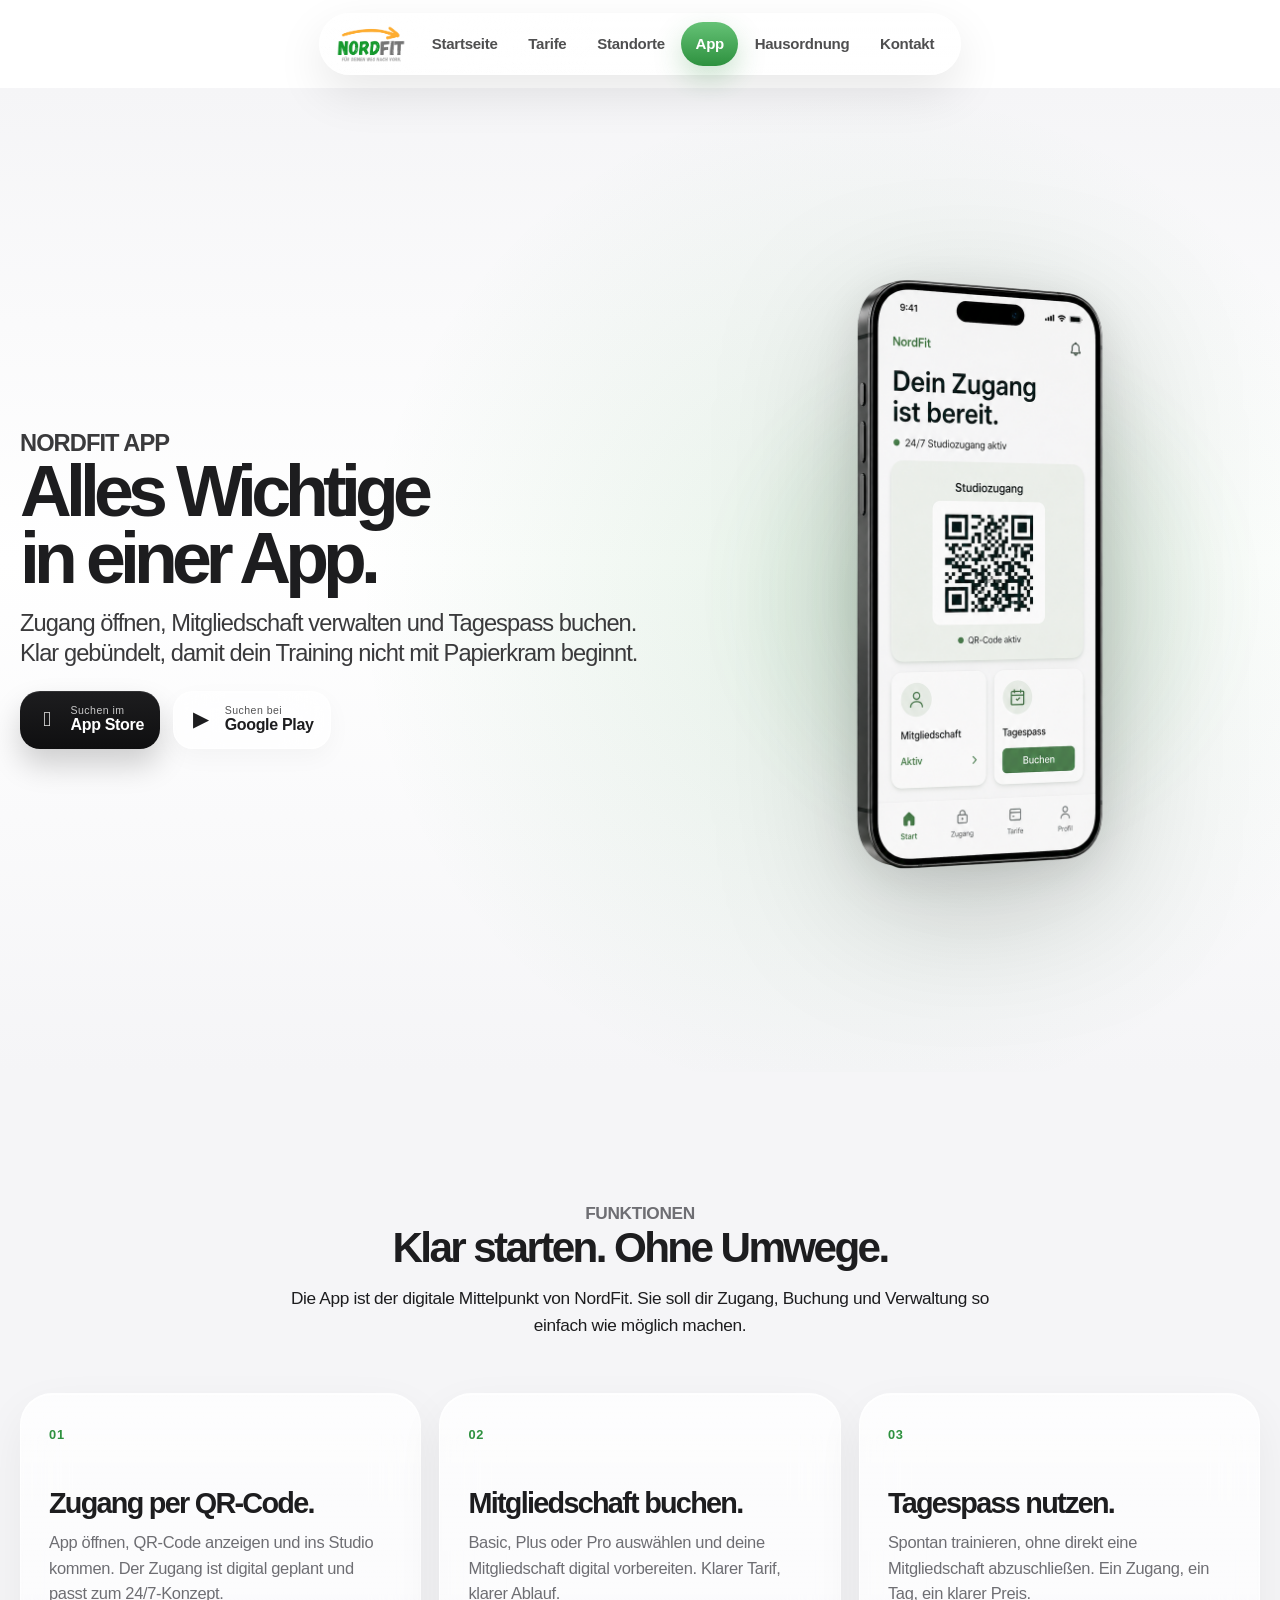
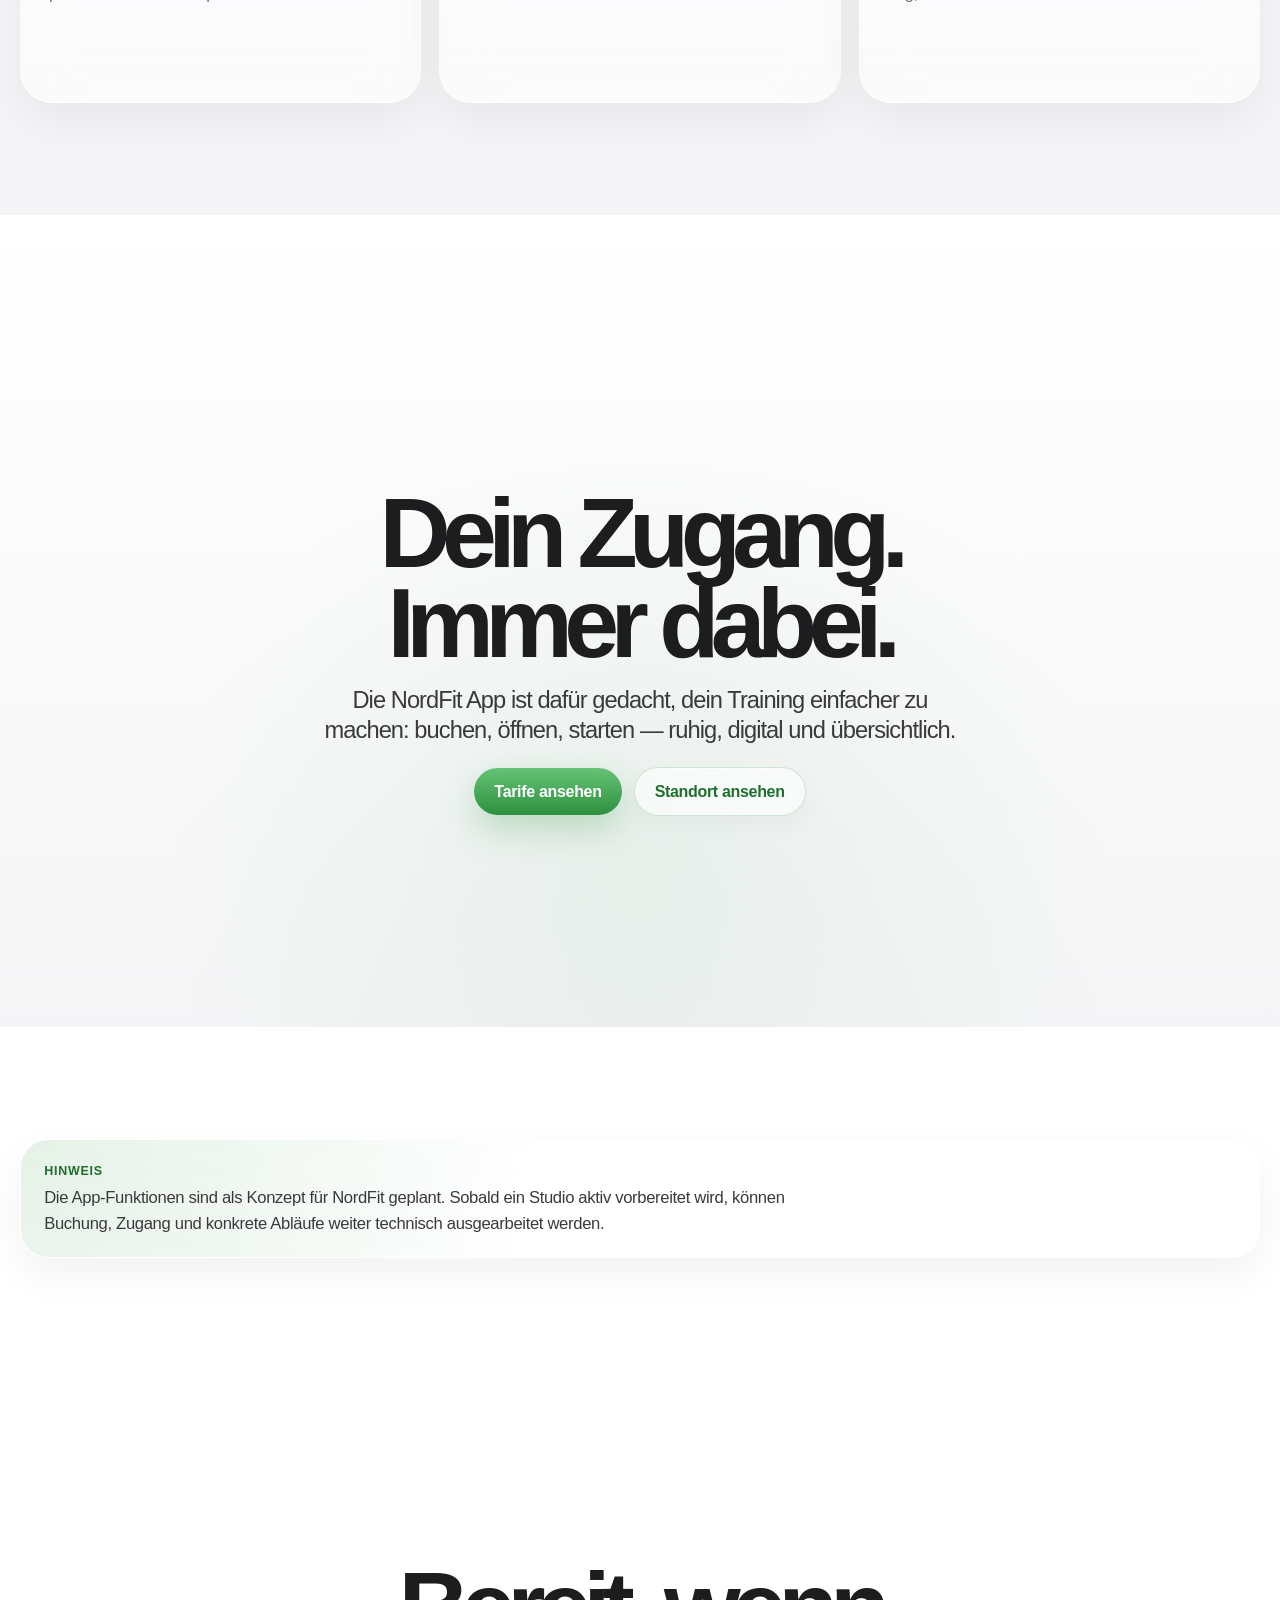
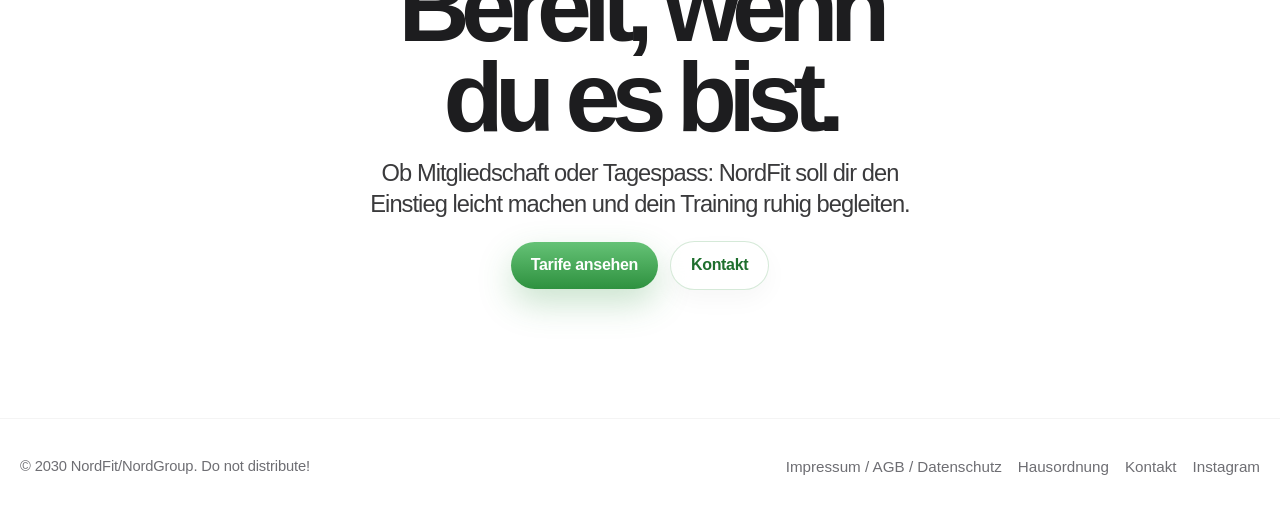
==== app.html @ 8d9a8891 "Update app.html" ====
<!DOCTYPE html>
<html lang="de">
<head>
  <meta charset="UTF-8" />
  <meta name="viewport" content="width=device-width, initial-scale=1.0" />

  <title>NordFit – App</title>
  <meta
    name="description"
    content="Die NordFit App bündelt Zugang, Mitgliedschaften und Tagespass. QR-Code öffnen, Studio betreten und Training starten."
  />

  <link rel="stylesheet" href="css/style.css" />
</head>

<body>
  <header class="site-header">
    <div class="container">
      <div class="site-header-inner">
        <a href="index.html" class="logo" aria-label="NordFit Startseite">
          <img src="images/nordfit-logo.png" alt="NordFit Logo" />
        </a>

        <nav class="site-nav" aria-label="Hauptnavigation">
          <ul>
            <li><a href="index.html" class="nav-link">Startseite</a></li>
            <li><a href="mitgliedschaften.html" class="nav-link">Tarife</a></li>
            <li><a href="standorte.html" class="nav-link">Standorte</a></li>
            <li><a href="app.html" class="nav-link active">App</a></li>
            <li><a href="hausordnung.html" class="nav-link">Hausordnung</a></li>
            <li><a href="kontakt.html" class="nav-link">Kontakt</a></li>
          </ul>
        </nav>

        <button
          id="burger"
          class="burger"
          type="button"
          aria-label="Menü öffnen"
          aria-expanded="false"
        >
          <span class="burger-lines" aria-hidden="true">
            <span></span>
            <span></span>
            <span></span>
          </span>
        </button>
      </div>
    </div>
  </header>

  <main>
    <section class="app-showcase-section">
      <div class="container app-showcase-container">
        <div class="app-showcase-copy">
          <p class="eyebrow">NordFit App</p>

          <h1 class="section-title large-title">
            Alles Wichtige in einer App.
          </h1>

          <p>
            Zugang öffnen, Mitgliedschaft verwalten und Tagespass buchen.
            Klar gebündelt, damit dein Training nicht mit Papierkram beginnt.
          </p>

          <div class="app-store-row">
            <a
              class="store-badge store-badge-dark"
              href="https://search.itunes.apple.com/WebObjects/MZSearch.woa/wa/search?media=software&term=NordFit"
              target="_blank"
              rel="noopener noreferrer"
              aria-label="NordFit im App Store suchen"
            >
              <span class="store-badge-icon" aria-hidden="true"></span>
              <span class="store-badge-text">
                <span class="store-badge-small">Suchen im</span>
                <span class="store-badge-big">App Store</span>
              </span>
            </a>

            <a
              class="store-badge store-badge-light"
              href="https://play.google.com/store/search?q=NordFit&c=apps"
              target="_blank"
              rel="noopener noreferrer"
              aria-label="NordFit bei Google Play suchen"
            >
              <span class="store-badge-icon" aria-hidden="true">▶</span>
              <span class="store-badge-text">
                <span class="store-badge-small">Suchen bei</span>
                <span class="store-badge-big">Google Play</span>
              </span>
            </a>
          </div>
        </div>

        <div class="app-showcase-visual" aria-hidden="true">
          <img
            src="images/app-screen.png"
            alt=""
            class="app-showcase-image"
          />
        </div>
      </div>
    </section>

    <section class="section section-light">
      <div class="container">
        <div class="section-intro center">
          <p class="eyebrow">Funktionen</p>

          <h2 class="section-title">
            Klar starten. Ohne Umwege.
          </h2>

          <p>
            Die App ist der digitale Mittelpunkt von NordFit. Sie soll dir Zugang,
            Buchung und Verwaltung so einfach wie möglich machen.
          </p>
        </div>

        <div class="feature-grid">
          <article class="card feature-card">
            <div>
              <span class="feature-number">01</span>

              <h3>Zugang per QR-Code.</h3>

              <p>
                App öffnen, QR-Code anzeigen und ins Studio kommen. Der Zugang ist
                digital geplant und passt zum 24/7-Konzept.
              </p>
            </div>
          </article>

          <article class="card feature-card">
            <div>
              <span class="feature-number">02</span>

              <h3>Mitgliedschaft buchen.</h3>

              <p>
                Basic, Plus oder Pro auswählen und deine Mitgliedschaft digital
                vorbereiten. Klarer Tarif, klarer Ablauf.
              </p>
            </div>
          </article>

          <article class="card feature-card">
            <div>
              <span class="feature-number">03</span>

              <h3>Tagespass nutzen.</h3>

              <p>
                Spontan trainieren, ohne direkt eine Mitgliedschaft abzuschließen.
                Ein Zugang, ein Tag, ein klarer Preis.
              </p>
            </div>
          </article>
        </div>
      </div>
    </section>

    <section class="product-hero product-hero-light">
      <div class="product-copy">
        <h2>Dein Zugang. Immer dabei.</h2>

        <p>
          Die NordFit App ist dafür gedacht, dein Training einfacher zu machen:
          buchen, öffnen, starten — ruhig, digital und übersichtlich.
        </p>

        <div class="product-actions">
          <a href="mitgliedschaften.html" class="product-link product-link-primary">
            Tarife ansehen
          </a>

          <a href="standorte.html" class="product-link product-link-secondary">
            Standort ansehen
          </a>
        </div>
      </div>
    </section>

    <section class="section">
      <div class="container">
        <div class="info-note">
          <p class="info-note-label">Hinweis</p>

          <p class="info-note-text">
            Die App-Funktionen sind als Konzept für NordFit geplant. Sobald ein Studio
            aktiv vorbereitet wird, können Buchung, Zugang und konkrete Abläufe weiter
            technisch ausgearbeitet werden.
          </p>
        </div>
      </div>
    </section>

    <section class="product-hero product-hero-final">
      <div class="product-copy">
        <h2>Bereit, wenn du es bist.</h2>

        <p>
          Ob Mitgliedschaft oder Tagespass: NordFit soll dir den Einstieg leicht machen
          und dein Training ruhig begleiten.
        </p>

        <div class="product-actions">
          <a href="mitgliedschaften.html" class="product-link product-link-primary">
            Tarife ansehen
          </a>

          <a href="kontakt.html" class="product-link product-link-secondary">
            Kontakt
          </a>
        </div>
      </div>
    </section>
  </main>

  <footer class="site-footer">
    <div class="container">
      <div class="footer-shell">
        <div class="flex footer-row">
          <p class="muted">© 2030 NordFit/NordGroup. Do not distribute!</p>

          <div class="flex footer-links">
            <a href="impressum.html">Impressum / AGB / Datenschutz</a>
            <a href="hausordnung.html">Hausordnung</a>
            <a href="kontakt.html">Kontakt</a>
            <a href="https://instagram.com/nordfit.business" target="_blank" rel="noopener noreferrer">Instagram</a>
          </div>
        </div>
      </div>
    </div>
  </footer>

  <script src="js/main.js"></script>
</body>
</html>
---- css/style.css ----
:root {
  --nf-green: #2e913f;
  --nf-green-dark: #1f6f2e;
  --nf-green-light: #65c276;

  --bg: #ffffff;
  --bg-soft: #f5f5f7;
  --bg-soft-2: #fbfbfd;

  --text: #1d1d1f;
  --text-soft: #3a3a3c;
  --muted: #6e6e73;
  --white: #ffffff;

  --line: rgba(0, 0, 0, 0.08);
  --line-soft: rgba(0, 0, 0, 0.045);

  --shadow-xs: 0 8px 24px rgba(0, 0, 0, 0.035);
  --shadow-sm: 0 18px 48px rgba(0, 0, 0, 0.06);
  --shadow-md: 0 34px 84px rgba(0, 0, 0, 0.1);

  --radius-xl: 44px;
  --radius-lg: 32px;
  --radius-md: 24px;
  --radius-sm: 18px;
  --radius-pill: 999px;

  --max-width: 1240px;

  --ease: cubic-bezier(0.22, 1, 0.36, 1);
  --fast: 0.18s var(--ease);
  --medium: 0.32s var(--ease);
  --slow: 0.62s var(--ease);
}

*,
*::before,
*::after {
  box-sizing: border-box;
  margin: 0;
  padding: 0;
}

html {
  scroll-behavior: smooth;
  -webkit-text-size-adjust: 100%;
}

html,
body {
  overflow-x: clip;
}

body {
  min-height: 100vh;
  color: var(--text);
  background: var(--bg);
  font-family: -apple-system, BlinkMacSystemFont, "SF Pro Display", "SF Pro Text", "Helvetica Neue", Arial, sans-serif;
  font-size: 16px;
  line-height: 1.52;
  -webkit-font-smoothing: antialiased;
  text-rendering: optimizeLegibility;
}

body.nav-open,
body.modal-open {
  overflow: hidden;
}

img {
  display: block;
  max-width: 100%;
}

a {
  color: inherit;
  text-decoration: none;
}

button,
input,
textarea,
select {
  font: inherit;
}

button {
  border: 0;
  background: none;
  cursor: pointer;
  -webkit-tap-highlight-color: transparent;
}

ul {
  list-style: none;
}

::selection {
  color: var(--text);
  background: rgba(46, 145, 63, 0.16);
}

.container {
  width: min(100% - 2rem, var(--max-width));
  margin-inline: auto;
}

.section {
  padding: 7rem 0;
}

.section-tight {
  padding-top: 1.25rem;
}

.section-no-top {
  padding-top: 0;
}

.section-light {
  background: var(--bg-soft);
}

.section-final-cta {
  padding-top: 5rem;
}

.section-compact-bottom {
  padding-bottom: 2.5rem;
}

.flex {
  display: flex;
}

.grid,
.grid-2 {
  display: grid;
  gap: 1.25rem;
}

.grid-2 {
  grid-template-columns: repeat(2, minmax(0, 1fr));
}

.muted {
  color: var(--muted);
}

.copy-stack {
  display: grid;
  gap: 1rem;
  max-width: 68ch;
  margin-top: 1.1rem;
}

.clean-list-offset {
  margin-top: 1.35rem;
}

/* Header */

.site-header {
  position: sticky;
  top: 0;
  z-index: 9000;
  padding: 0.82rem 0;
}

.site-header-inner {
  position: relative;
  isolation: isolate;
  width: fit-content;
  max-width: min(100%, 980px);
  margin-inline: auto;
  display: flex;
  align-items: center;
  justify-content: center;
  gap: 0.72rem;
  min-height: 62px;
  padding: 0.5rem 0.72rem 0.5rem 0.9rem;
  border-radius: var(--radius-pill);
  background:
    linear-gradient(180deg, rgba(255, 255, 255, 0.72), rgba(255, 255, 255, 0.46));
  border: 1px solid rgba(255, 255, 255, 0.78);
  box-shadow:
    inset 0 1px 0 rgba(255, 255, 255, 0.92),
    inset 0 -1px 0 rgba(255, 255, 255, 0.28),
    0 18px 48px rgba(0, 0, 0, 0.095);
  backdrop-filter: blur(42px) saturate(190%);
  -webkit-backdrop-filter: blur(42px) saturate(190%);
  transition:
    background var(--medium),
    box-shadow var(--medium),
    border-color var(--medium);
}

.site-header-inner::before {
  content: "";
  position: absolute;
  inset: 1px;
  z-index: -1;
  border-radius: inherit;
  background:
    radial-gradient(circle at 18% 0%, rgba(255, 255, 255, 0.82), transparent 30%),
    linear-gradient(180deg, rgba(255, 255, 255, 0.28), rgba(255, 255, 255, 0.04));
  pointer-events: none;
}

.site-header-inner.scrolled {
  background:
    linear-gradient(180deg, rgba(255, 255, 255, 0.86), rgba(255, 255, 255, 0.62));
  border-color: rgba(255, 255, 255, 0.86);
  box-shadow:
    inset 0 1px 0 rgba(255, 255, 255, 0.94),
    inset 0 -1px 0 rgba(255, 255, 255, 0.32),
    0 20px 56px rgba(0, 0, 0, 0.12);
}

.logo {
  display: inline-flex;
  align-items: center;
  justify-content: center;
  flex: 0 0 auto;
  padding-left: 0.12rem;
}

.logo img {
  width: auto;
  height: 38px;
  object-fit: contain;
}

.site-nav,
.burger {
  position: relative;
  z-index: 5;
}

.site-nav ul {
  display: flex;
  align-items: center;
  gap: 0.12rem;
}

.site-nav a {
  display: inline-flex;
  align-items: center;
  min-height: 40px;
  padding: 0.64rem 0.9rem;
  border-radius: var(--radius-pill);
  color: rgba(29, 29, 31, 0.78);
  font-size: 0.94rem;
  font-weight: 620;
  letter-spacing: -0.018em;
  transition:
    background var(--fast),
    color var(--fast),
    border-color var(--fast);
}

.site-nav a:hover {
  color: var(--text);
  background: rgba(255, 255, 255, 0.5);
}

.nav-link.active,
.nav-link.active:hover,
.nav-link.active:focus-visible {
  color: var(--white) !important;
  background: linear-gradient(180deg, var(--nf-green-light), var(--nf-green)) !important;
  box-shadow: 0 12px 28px rgba(46, 145, 63, 0.25) !important;
}

.burger {
  width: 42px;
  height: 42px;
  display: none;
  align-items: center;
  justify-content: center;
  flex: 0 0 auto;
  border-radius: var(--radius-pill);
  background:
    linear-gradient(180deg, rgba(255, 255, 255, 0.78), rgba(255, 255, 255, 0.48));
  border: 1px solid rgba(255, 255, 255, 0.78);
  box-shadow:
    inset 0 1px 0 rgba(255, 255, 255, 0.86),
    0 14px 34px rgba(0, 0, 0, 0.08);
  backdrop-filter: blur(42px) saturate(190%);
  -webkit-backdrop-filter: blur(42px) saturate(190%);
  transition:
    background var(--medium),
    box-shadow var(--medium);
}

.burger:hover {
  background:
    linear-gradient(180deg, rgba(255, 255, 255, 0.92), rgba(255, 255, 255, 0.64));
}

.burger-lines {
  position: relative;
  width: 18px;
  height: 14px;
  display: block;
}

.burger-lines span {
  position: absolute;
  left: 50%;
  width: 18px;
  height: 1.7px;
  border-radius: var(--radius-pill);
  background: rgba(29, 29, 31, 0.9);
  transform: translateX(-50%);
  transform-origin: center;
  transition:
    top 0.36s var(--ease),
    transform 0.36s var(--ease),
    opacity 0.24s var(--ease),
    width 0.36s var(--ease);
}

.burger-lines span:nth-child(1) {
  top: 2px;
}

.burger-lines span:nth-child(2) {
  top: 6.5px;
  width: 18px;
}

.burger-lines span:nth-child(3) {
  top: 11px;
}

.burger.is-active .burger-lines span:nth-child(1) {
  top: 6.5px;
  transform: translateX(-50%) rotate(45deg);
}

.burger.is-active .burger-lines span:nth-child(2) {
  opacity: 0;
  width: 0;
}

.burger.is-active .burger-lines span:nth-child(3) {
  top: 6.5px;
  transform: translateX(-50%) rotate(-45deg);
}

/* Startseite */

.home-product-page {
  display: grid;
  gap: 12px;
  background: #ffffff;
}

.product-hero {
  position: relative;
  overflow: hidden;
  min-height: calc(100vh - 88px);
  display: grid;
  place-items: center;
  padding: 7.5rem 1.5rem 3.5rem;
  text-align: center;
  isolation: isolate;
}

.product-copy {
  position: relative;
  z-index: 3;
  max-width: 880px;
  margin-inline: auto;
}

.product-copy h1,
.product-copy h2,
.app-showcase-copy h2 {
  color: var(--text);
  font-size: clamp(3.15rem, 7.7vw, 7.55rem);
  line-height: 0.91;
  letter-spacing: -0.087em;
  text-wrap: balance;
}

.product-copy p,
.app-showcase-copy p {
  max-width: 760px;
  margin: 1rem auto 0;
  color: var(--text-soft);
  font-size: clamp(1.15rem, 1.85vw, 1.55rem);
  line-height: 1.28;
  letter-spacing: -0.04em;
  text-wrap: balance;
}

.product-actions {
  display: inline-flex;
  align-items: center;
  justify-content: center;
  gap: 0.75rem;
  flex-wrap: wrap;
  margin-top: 1.35rem;
}

.product-link {
  display: inline-flex;
  align-items: center;
  justify-content: center;
  min-height: 44px;
  padding: 0.72rem 1.25rem;
  border-radius: var(--radius-pill);
  font-size: 1rem;
  font-weight: 680;
  letter-spacing: -0.02em;
  transition:
    background-color var(--fast),
    color var(--fast),
    border-color var(--fast),
    opacity var(--fast);
}

.product-link-primary {
  color: #ffffff;
  background: linear-gradient(180deg, var(--nf-green-light), var(--nf-green));
  box-shadow: 0 14px 34px rgba(46, 145, 63, 0.26);
}

.product-link-primary:hover {
  opacity: 0.92;
}

.product-link-secondary {
  color: var(--nf-green-dark);
  background: rgba(255, 255, 255, 0.62);
  border: 1px solid rgba(46, 145, 63, 0.2);
  box-shadow:
    inset 0 1px 0 rgba(255, 255, 255, 0.65),
    0 10px 24px rgba(0, 0, 0, 0.035);
  backdrop-filter: blur(22px) saturate(160%);
  -webkit-backdrop-filter: blur(22px) saturate(160%);
}

.product-link-secondary:hover {
  background: rgba(255, 255, 255, 0.82);
}

.product-link-light {
  color: #ffffff;
  border-color: rgba(255, 255, 255, 0.32);
  background: rgba(255, 255, 255, 0.11);
}

.product-link-light:hover {
  background: rgba(255, 255, 255, 0.18);
}

.product-hero-main {
  min-height: calc(100vh - 88px);
  background:
    radial-gradient(circle at 50% 78%, rgba(46, 145, 63, 0.13), transparent 32rem),
    linear-gradient(180deg, #fbfbfd 0%, #ffffff 50%, #f5f5f7 100%);
}

.product-hero-light {
  background:
    radial-gradient(circle at 50% 82%, rgba(46, 145, 63, 0.08), transparent 30rem),
    linear-gradient(180deg, #ffffff 0%, #f5f5f7 100%);
}

.product-hero-dark {
  background:
    radial-gradient(circle at 50% 78%, rgba(46, 145, 63, 0.28), transparent 34rem),
    linear-gradient(180deg, #111312 0%, #171a18 56%, #0c0d0c 100%);
}

.product-copy-light h1,
.product-copy-light h2 {
  color: #ffffff;
}

.product-copy-light p {
  color: rgba(255, 255, 255, 0.74);
}

.product-hero-final {
  min-height: 72vh;
  background: #ffffff;
}

/* Startseiten-Bild */

.home-hero-image-wrap {
  position: relative;
  z-index: 2;
  width: min(100% - 2rem, 1180px);
  margin: 4.15rem auto 0;
  border-radius: 46px;
  overflow: hidden;
  background: var(--bg-soft);
  border: 1px solid rgba(255, 255, 255, 0.78);
  box-shadow:
    0 34px 90px rgba(0, 0, 0, 0.12),
    0 0 0 1px rgba(0, 0, 0, 0.035);
}

.home-hero-image-wrap::after {
  content: "";
  position: absolute;
  inset: 0;
  pointer-events: none;
  background:
    linear-gradient(180deg, rgba(255, 255, 255, 0.06), transparent 22%),
    radial-gradient(circle at 50% 0%, rgba(255, 255, 255, 0.08), transparent 34rem);
}

.home-hero-image {
  width: 100%;
  height: clamp(360px, 45vw, 620px);
  object-fit: cover;
  object-position: center;
}

/* App Showcase */

.app-showcase-section {
  position: relative;
  overflow: hidden;
  min-height: 92vh;
  display: flex;
  align-items: center;
  padding: 7rem 0;
  background:
    radial-gradient(circle at 68% 52%, rgba(46, 145, 63, 0.12), transparent 32rem),
    linear-gradient(180deg, #f5f5f7 0%, #ffffff 48%, #f5f5f7 100%);
}

.app-showcase-container {
  display: grid;
  grid-template-columns: minmax(0, 0.95fr) minmax(340px, 0.85fr);
  align-items: center;
  gap: clamp(2rem, 5vw, 5.5rem);
}

.app-showcase-copy {
  max-width: 680px;
  text-align: left;
}

.app-showcase-copy p {
  margin-left: 0;
  margin-right: 0;
}

.app-showcase-actions {
  justify-content: flex-start;
}

.app-showcase-visual {
  position: relative;
  min-height: 660px;
  display: flex;
  align-items: center;
  justify-content: center;
}

.app-showcase-visual::before {
  content: "";
  position: absolute;
  left: 50%;
  top: 52%;
  width: min(48vw, 560px);
  height: min(48vw, 560px);
  transform: translate(-50%, -50%);
  border-radius: 999px;
  background:
    radial-gradient(circle, rgba(46, 145, 63, 0.14), transparent 68%);
  filter: blur(18px);
  pointer-events: none;
}

.app-showcase-image {
  position: relative;
  z-index: 1;
  width: min(42vw, 520px);
  max-height: 760px;
  object-fit: contain;
  filter:
    drop-shadow(0 38px 70px rgba(0, 0, 0, 0.18))
    drop-shadow(0 10px 22px rgba(0, 0, 0, 0.1));
}

/* Typo für Unterseiten */

.hero-title {
  font-size: clamp(3.4rem, 8vw, 7.2rem);
  line-height: 0.91;
  letter-spacing: -0.082em;
  text-wrap: balance;
}

.small-hero {
  font-size: clamp(3rem, 6.2vw, 6rem);
}

.hero-subtitle {
  max-width: 760px;
  margin: 1.35rem auto 0;
  color: var(--muted);
  font-size: clamp(1.1rem, 1.55vw, 1.38rem);
  line-height: 1.45;
  letter-spacing: -0.026em;
  text-wrap: balance;
}

.section-title {
  font-size: clamp(2.1rem, 3.3vw, 3.25rem);
  line-height: 1;
  letter-spacing: -0.062em;
  text-wrap: balance;
}

.large-title {
  font-size: clamp(2.65rem, 5.6vw, 5.65rem);
  line-height: 0.93;
  letter-spacing: -0.082em;
}

.eyebrow {
  margin-bottom: 0.85rem;
  color: var(--muted);
  font-size: 0.78rem;
  font-weight: 840;
  letter-spacing: 0.06em;
  text-transform: uppercase;
}

/* Buttons */

.btn {
  display: inline-flex;
  align-items: center;
  justify-content: center;
  min-height: 50px;
  padding: 0.92rem 1.36rem;
  border-radius: var(--radius-pill);
  font-weight: 730;
  letter-spacing: -0.018em;
  transition:
    background-color var(--fast),
    color var(--fast),
    border-color var(--fast),
    opacity var(--fast);
}

.btn-primary {
  color: var(--white);
  background: linear-gradient(180deg, var(--nf-green-light), var(--nf-green));
  box-shadow: 0 16px 34px rgba(46, 145, 63, 0.25);
}

.btn-primary:hover {
  opacity: 0.92;
}

.btn-secondary {
  color: var(--nf-green-dark);
  background: rgba(46, 145, 63, 0.075);
  border: 1px solid rgba(46, 145, 63, 0.15);
}

.btn-secondary:hover {
  color: var(--nf-green-dark);
  background: rgba(46, 145, 63, 0.115);
  border-color: rgba(46, 145, 63, 0.24);
}

/* Unterseiten Layout */

.home-hero-section {
  padding-top: 5rem;
}

.home-hero {
  max-width: 1040px;
  margin: 0 auto;
  padding: 6rem 1rem 3.4rem;
  text-align: center;
}

.hero-actions {
  display: flex;
  flex-wrap: wrap;
  justify-content: center;
  gap: 0.82rem;
  margin-top: 2rem;
}

.section-intro {
  max-width: 940px;
  margin: 0 auto 3.35rem;
}

.section-intro.center {
  text-align: center;
}

.section-intro p {
  max-width: 710px;
  margin: 1rem auto 0;
  font-size: clamp(1.04rem, 1.35vw, 1.19rem);
  line-height: 1.56;
  letter-spacing: -0.02em;
}

/* Glass + Cards */

.glass,
.card {
  position: relative;
  overflow: hidden;
  border-radius: var(--radius-lg);
  border: 1px solid rgba(255, 255, 255, 0.72);
  background:
    linear-gradient(180deg, rgba(255, 255, 255, 0.78), rgba(255, 255, 255, 0.56));
  box-shadow:
    inset 0 1px 0 rgba(255, 255, 255, 0.82),
    0 18px 48px rgba(0, 0, 0, 0.06);
  backdrop-filter: blur(28px) saturate(170%);
  -webkit-backdrop-filter: blur(28px) saturate(170%);
}

.card {
  padding: 1.75rem;
  transition:
    box-shadow var(--medium),
    border-color var(--fast);
}

.section-block,
.contact-form-shell,
.legal-actions-card,
.legal-shell,
.location-card,
.map-card,
.app-detail-card {
  padding: 1.75rem;
}

/* Feature Cards */

.feature-grid {
  display: grid;
  grid-template-columns: repeat(3, minmax(0, 1fr));
  gap: 1.15rem;
}

.feature-card {
  min-height: 310px;
  display: flex;
  flex-direction: column;
  justify-content: space-between;
}

.feature-number {
  display: inline-flex;
  width: fit-content;
  margin-bottom: 2.8rem;
  color: var(--nf-green);
  font-size: 0.8rem;
  font-weight: 850;
  letter-spacing: 0.06em;
}

.feature-card h3 {
  margin-bottom: 0.72rem;
  font-size: clamp(1.65rem, 2.25vw, 2.35rem);
  line-height: 1.02;
  letter-spacing: -0.06em;
}

.feature-card p {
  color: var(--muted);
  font-size: 1.03rem;
  line-height: 1.55;
  letter-spacing: -0.02em;
}

/* Info note */

.info-note {
  position: relative;
  overflow: hidden;
  padding: 1.35rem 1.45rem;
  border-radius: 28px;
  background:
    linear-gradient(180deg, rgba(255, 255, 255, 0.82), rgba(255, 255, 255, 0.58));
  border: 1px solid rgba(255, 255, 255, 0.72);
  box-shadow:
    inset 0 1px 0 rgba(255, 255, 255, 0.86),
    0 16px 42px rgba(0, 0, 0, 0.055);
  backdrop-filter: blur(24px) saturate(160%);
  -webkit-backdrop-filter: blur(24px) saturate(160%);
}

.info-note::before {
  content: "";
  position: absolute;
  inset: 0;
  background:
    radial-gradient(circle at 0% 0%, rgba(46, 145, 63, 0.12), transparent 42%);
  pointer-events: none;
}

.info-note-label,
.info-note-text {
  position: relative;
  z-index: 1;
}

.info-note-label {
  margin-bottom: 0.3rem;
  color: var(--nf-green-dark);
  font-size: 0.78rem;
  font-weight: 850;
  letter-spacing: 0.06em;
  text-transform: uppercase;
}

.info-note-text {
  max-width: 82ch;
  color: var(--text-soft);
  font-size: 1.04rem;
  letter-spacing: -0.02em;
}

/* Mitgliedschaften / Pricing */

.pricing-page-section {
  padding-top: 6.2rem;
  padding-bottom: 4.8rem;
  background:
    radial-gradient(circle at 50% 16%, rgba(46, 145, 63, 0.08), transparent 28rem),
    linear-gradient(180deg, #fbfbfd 0%, #ffffff 55%, #f5f5f7 100%);
}

.pricing-page-intro {
  margin-bottom: clamp(3.2rem, 6vw, 5rem);
}

.pricing-main-title {
  max-width: 760px;
  margin-inline: auto;
}

.pricing-section {
  padding-top: 2rem;
}

.pricing-grid,
.pricing-grid-fixed {
  display: grid;
  grid-template-columns: repeat(3, minmax(0, 1fr));
  align-items: stretch;
  gap: 1.15rem;
}

.pricing-card {
  min-height: 620px;
  display: flex;
  flex-direction: column;
  padding: 1.55rem;
}

.pricing-card-inner {
  min-height: 100%;
  display: flex;
  flex-direction: column;
}

.pricing-card-top {
  display: flex;
  flex-direction: column;
}

.pricing-card-label-row {
  min-height: 31px;
  display: flex;
  align-items: flex-start;
  justify-content: space-between;
  gap: 0.75rem;
  margin-bottom: 0.3rem;
}

.pricing-card-label-row .eyebrow {
  margin-bottom: 0;
}

.plan-tag {
  display: inline-flex;
  align-items: center;
  justify-content: center;
  white-space: nowrap;
  padding: 0.36rem 0.62rem;
  border-radius: var(--radius-pill);
  color: var(--nf-green-dark);
  background: rgba(46, 145, 63, 0.08);
  border: 1px solid rgba(46, 145, 63, 0.15);
  font-size: 0.72rem;
  font-weight: 820;
  letter-spacing: -0.01em;
}

.pricing-card h2,
.pricing-card h3 {
  max-width: 12ch;
  margin-bottom: 1.2rem;
  color: var(--text);
  font-size: clamp(1.85rem, 2.6vw, 2.7rem);
  line-height: 1.02;
  letter-spacing: -0.065em;
  text-wrap: balance;
}

.price-wrap {
  display: grid;
  gap: 0.16rem;
}

.price-line {
  margin: 0.28rem 0 0.2rem;
  color: var(--text);
  font-size: clamp(2.75rem, 4.2vw, 4.25rem);
  line-height: 0.92;
  letter-spacing: -0.08em;
  white-space: nowrap;
}

.duration-pill {
  width: fit-content;
  margin: 1.25rem 0 1.35rem;
  padding: 0.58rem 0.82rem;
  border-radius: var(--radius-pill);
  color: var(--nf-green-dark);
  background: rgba(46, 145, 63, 0.09);
  border: 1px solid rgba(46, 145, 63, 0.22);
  font-size: 0.88rem;
  font-weight: 800;
  letter-spacing: -0.015em;
}

.duration-pill-featured {
  color: #ffffff;
  background: linear-gradient(180deg, var(--nf-green-light), var(--nf-green));
  border-color: rgba(46, 145, 63, 0.16);
  box-shadow: 0 12px 26px rgba(46, 145, 63, 0.22);
}

.pricing-check-list {
  display: grid;
  gap: 0.75rem;
  margin-top: 0.2rem;
}

.pricing-check-list li {
  position: relative;
  padding-left: 1.65rem;
  color: var(--text-soft);
  font-size: 1rem;
  line-height: 1.35;
  letter-spacing: -0.02em;
}

.pricing-check-list li::before {
  content: "✓";
  position: absolute;
  left: 0;
  top: 0.02rem;
  width: 1.05rem;
  height: 1.05rem;
  display: inline-flex;
  align-items: center;
  justify-content: center;
  border-radius: 999px;
  color: #ffffff;
  background: var(--nf-green);
  font-size: 0.7rem;
  font-weight: 900;
}

.pricing-card-bottom {
  display: grid;
  gap: 1.15rem;
  margin-top: auto;
  padding-top: 1.8rem;
}

.pricing-card-bottom .btn,
.pricing-card-action .btn {
  width: 100%;
}

.featured-pricing {
  position: relative;
  border-color: rgba(46, 145, 63, 0.26);
  box-shadow:
    0 24px 64px rgba(46, 145, 63, 0.12),
    inset 0 1px 0 rgba(255, 255, 255, 0.86);
  transform: translateY(-12px);
}

.featured-pricing:hover {
  transform: translateY(-12px);
}

.pricing-badge {
  position: absolute;
  top: 1rem;
  right: 1rem;
  z-index: 2;
  display: inline-flex;
  padding: 0.45rem 0.75rem;
  border-radius: var(--radius-pill);
  color: var(--white);
  font-size: 0.76rem;
  font-weight: 850;
  letter-spacing: 0.02em;
  background: linear-gradient(180deg, var(--nf-green-light), var(--nf-green));
  box-shadow: 0 10px 24px rgba(46, 145, 63, 0.22);
}

.pricing-note {
  margin-top: 2rem;
}

/* Tagespass */

.daypass-section {
  padding-top: 0;
  padding-bottom: 4.8rem;
  background: #f5f5f7;
}

.daypass-shell {
  position: relative;
  display: flex;
  align-items: stretch;
  justify-content: space-between;
  gap: 1.2rem;
  padding: clamp(1.35rem, 3vw, 2rem);
}

.daypass-shell::after {
  display: none;
}

.daypass-copy {
  max-width: 680px;
}

.daypass-copy p.muted {
  margin-top: 0.75rem;
}

.daypass-price-box {
  min-width: 260px;
  display: grid;
  align-content: center;
  gap: 1rem;
  padding: 1.15rem;
  border-radius: 28px;
  background: rgba(255, 255, 255, 0.72);
  border: 1px solid rgba(255, 255, 255, 0.74);
}

.daypass-badge {
  width: fit-content;
  padding: 0.44rem 0.72rem;
  border-radius: var(--radius-pill);
  color: var(--nf-green-dark);
  background: rgba(46, 145, 63, 0.09);
  border: 1px solid rgba(46, 145, 63, 0.16);
  font-size: 0.78rem;
  font-weight: 830;
  letter-spacing: -0.01em;
}

.daypass-price-box .btn {
  width: 100%;
}

.pricing-final-section {
  min-height: 68vh;
}

.pricing-final-section .product-copy h2 {
  max-width: 980px;
  margin-inline: auto;
}

/* Standorte */

.locations-page-section {
  padding-top: 6.2rem;
  padding-bottom: 5.2rem;
  background:
    radial-gradient(circle at 50% 16%, rgba(46, 145, 63, 0.08), transparent 30rem),
    linear-gradient(180deg, #fbfbfd 0%, #ffffff 48%, #f5f5f7 100%);
}

.locations-page-intro {
  margin-bottom: clamp(2.6rem, 5vw, 4.2rem);
}

.locations-main-title {
  max-width: 820px;
  margin-inline: auto;
}

.location-picker {
  display: flex;
  gap: 0.75rem;
  overflow-x: auto;
  overflow-y: visible;
  padding: 1.15rem max(1rem, calc((100vw - var(--max-width)) / 2 + 1rem)) 1.65rem;
  margin: -1rem calc(50% - 50vw) clamp(2.2rem, 4vw, 3.4rem);
  scroll-snap-type: x proximity;
  scroll-padding-inline: max(1rem, calc((100vw - 220px) / 2));
  scrollbar-width: none;
  -webkit-overflow-scrolling: touch;
}

.location-picker::-webkit-scrollbar {
  display: none;
}

.location-choice {
  flex: 0 0 auto;
  min-width: 220px;
  display: grid;
  gap: 0.28rem;
  text-align: left;
  scroll-snap-align: center;
  padding: 1rem 1.05rem;
  border-radius: 24px;
  color: var(--text);
  background:
    linear-gradient(180deg, rgba(255, 255, 255, 0.76), rgba(255, 255, 255, 0.54));
  border: 1px solid rgba(255, 255, 255, 0.78);
  box-shadow:
    inset 0 1px 0 rgba(255, 255, 255, 0.78),
    0 14px 34px rgba(0, 0, 0, 0.05);
  backdrop-filter: blur(24px) saturate(160%);
  -webkit-backdrop-filter: blur(24px) saturate(160%);
  transition:
    background var(--fast),
    border-color var(--fast),
    box-shadow var(--medium),
    transform var(--fast),
    opacity var(--fast),
    filter var(--fast);
}

.location-choice:hover {
  transform: translateY(-1px);
  background:
    linear-gradient(180deg, rgba(255, 255, 255, 0.92), rgba(255, 255, 255, 0.68));
  box-shadow:
    inset 0 1px 0 rgba(255, 255, 255, 0.84),
    0 18px 42px rgba(0, 0, 0, 0.07);
}

.location-choice.is-active {
  color: #ffffff;
  background: linear-gradient(180deg, var(--nf-green-light), var(--nf-green));
  border-color: rgba(46, 145, 63, 0.32);
  box-shadow:
    inset 0 1px 0 rgba(255, 255, 255, 0.24),
    0 20px 46px rgba(46, 145, 63, 0.22);
}

.location-choice.is-planned,
.location-choice[aria-disabled="true"] {
  cursor: not-allowed;
  opacity: 0.48;
  filter: grayscale(1);
  transform: none;
  box-shadow:
    inset 0 1px 0 rgba(255, 255, 255, 0.68),
    0 10px 26px rgba(0, 0, 0, 0.035);
}

.location-choice.is-planned:hover,
.location-choice[aria-disabled="true"]:hover {
  transform: none;
  background:
    linear-gradient(180deg, rgba(255, 255, 255, 0.76), rgba(255, 255, 255, 0.54));
  box-shadow:
    inset 0 1px 0 rgba(255, 255, 255, 0.68),
    0 10px 26px rgba(0, 0, 0, 0.035);
}

.location-choice span {
  font-size: 1.02rem;
  font-weight: 760;
  letter-spacing: -0.028em;
}

.location-choice small {
  color: var(--muted);
  font-size: 0.82rem;
  font-weight: 650;
  letter-spacing: -0.01em;
}

.location-choice.is-active small {
  color: rgba(255, 255, 255, 0.78);
}

.location-choice.is-planned span,
.location-choice.is-planned small,
.location-choice[aria-disabled="true"] span,
.location-choice[aria-disabled="true"] small {
  color: rgba(29, 29, 31, 0.42);
}

.location-showcase {
  display: grid;
  grid-template-columns: minmax(0, 1.02fr) minmax(360px, 0.88fr);
  gap: 1.25rem;
  align-items: stretch;
}

.location-image-panel {
  position: relative;
  min-height: 610px;
  overflow: hidden;
  border-radius: 40px;
  background:
    radial-gradient(circle at 50% 0%, rgba(46, 145, 63, 0.12), transparent 28rem),
    linear-gradient(180deg, #f5f5f7, #ffffff);
  border: 1px solid rgba(255, 255, 255, 0.78);
  box-shadow:
    0 30px 80px rgba(0, 0, 0, 0.11),
    0 0 0 1px rgba(0, 0, 0, 0.035);
}

.location-image-panel img {
  width: 100%;
  height: 100%;
  min-height: inherit;
  object-fit: cover;
  object-position: center;
}

.location-image-panel::after {
  content: "";
  position: absolute;
  inset: 0;
  pointer-events: none;
  background:
    linear-gradient(180deg, rgba(255, 255, 255, 0.05), transparent 24%),
    linear-gradient(0deg, rgba(0, 0, 0, 0.22), transparent 34%);
}

.location-image-label {
  position: absolute;
  left: 1.15rem;
  bottom: 1.15rem;
  z-index: 2;
  display: inline-flex;
  padding: 0.58rem 0.9rem;
  border-radius: var(--radius-pill);
  color: var(--text);
  background: rgba(255, 255, 255, 0.72);
  border: 1px solid rgba(255, 255, 255, 0.78);
  box-shadow: 0 12px 30px rgba(0, 0, 0, 0.11);
  backdrop-filter: blur(20px) saturate(160%);
  -webkit-backdrop-filter: blur(20px) saturate(160%);
  font-size: 0.84rem;
  font-weight: 780;
  letter-spacing: -0.015em;
}

.location-info-panel {
  min-height: 610px;
  display: flex;
  flex-direction: column;
  justify-content: center;
  padding: clamp(1.35rem, 3vw, 2.1rem);
}

.location-info-head {
  display: flex;
  align-items: center;
  justify-content: space-between;
  gap: 1rem;
  margin-bottom: 1.3rem;
}

.location-status-pill {
  width: fit-content;
  display: inline-flex;
  align-items: center;
  justify-content: center;
  white-space: nowrap;
  padding: 0.48rem 0.78rem;
  border-radius: var(--radius-pill);
  color: var(--nf-green-dark);
  background: rgba(46, 145, 63, 0.09);
  border: 1px solid rgba(46, 145, 63, 0.18);
  font-size: 0.78rem;
  font-weight: 830;
  letter-spacing: -0.01em;
}

.location-info-panel h2 {
  color: var(--text);
  font-size: clamp(2.5rem, 4.8vw, 4.85rem);
  line-height: 0.94;
  letter-spacing: -0.082em;
  text-wrap: balance;
}

.location-info-panel h3 {
  max-width: 12ch;
  margin-top: 1.05rem;
  color: var(--text);
  font-size: clamp(1.6rem, 2.4vw, 2.2rem);
  line-height: 1.05;
  letter-spacing: -0.06em;
  text-wrap: balance;
}

.location-info-panel > p {
  margin-top: 1rem;
  color: var(--text-soft);
  font-size: 1.04rem;
  line-height: 1.55;
  letter-spacing: -0.02em;
}

.location-facts {
  display: grid;
  gap: 0.65rem;
  margin-top: 1.6rem;
}

.location-facts div {
  display: grid;
  gap: 0.22rem;
  padding: 0.9rem 1rem;
  border-radius: 20px;
  background: rgba(255, 255, 255, 0.66);
  border: 1px solid rgba(0, 0, 0, 0.04);
}

.location-facts span {
  color: var(--muted);
  font-size: 0.76rem;
  font-weight: 820;
  letter-spacing: 0.055em;
  text-transform: uppercase;
}

.location-facts strong {
  color: var(--text);
  font-size: 0.99rem;
  line-height: 1.32;
  letter-spacing: -0.02em;
}

.location-actions {
  justify-content: flex-start;
  margin-top: 1.6rem;
}

.location-map-section {
  margin-top: 1.25rem;
}

.map-card {
  padding: clamp(1.25rem, 2.6vw, 1.75rem);
}

.map-card-head {
  display: flex;
  align-items: flex-start;
  justify-content: space-between;
  gap: 1rem;
  margin-bottom: 1rem;
}

.map-card-head .eyebrow {
  margin-bottom: 0.45rem;
}

.map-card-head h2 {
  color: var(--text);
  font-size: clamp(1.8rem, 3vw, 2.7rem);
  line-height: 1;
  letter-spacing: -0.06em;
}

.location-map-frame {
  height: clamp(360px, 42vw, 560px);
  border-radius: 30px;
}

.location-map-frame iframe {
  height: 100%;
  min-height: inherit;
}

.locations-final-section {
  min-height: 68vh;
}

/* Location / images / map */

.location-content-grid,
.contact-hero-grid,
.legal-grid,
.app-page-hero-grid,
.app-content-grid {
  align-items: start;
}

.image-frame {
  position: relative;
  width: 100%;
  min-height: 300px;
  overflow: hidden;
  border-radius: var(--radius-lg);
  background:
    radial-gradient(circle at 50% 0%, rgba(46, 145, 63, 0.12), transparent 28rem),
    linear-gradient(180deg, #f5f5f7, #ffffff);
  border: 1px solid rgba(0, 0, 0, 0.045);
  box-shadow: var(--shadow-xs);
}

.image-frame-large {
  min-height: 560px;
}

.image-frame img {
  width: 100%;
  height: 100%;
  min-height: inherit;
  object-fit: cover;
}

.image-frame-label {
  position: absolute;
  left: 1rem;
  bottom: 1rem;
  z-index: 2;
  display: inline-flex;
  padding: 0.48rem 0.82rem;
  border-radius: var(--radius-pill);
  color: var(--nf-green-dark);
  font-size: 0.78rem;
  font-weight: 840;
  letter-spacing: 0.025em;
  background: rgba(255, 255, 255, 0.76);
  border: 1px solid rgba(255, 255, 255, 0.76);
  backdrop-filter: blur(20px);
  -webkit-backdrop-filter: blur(20px);
}

.map-frame {
  overflow: hidden;
  border-radius: 28px;
  border: 1px solid rgba(255, 255, 255, 0.72);
  box-shadow: var(--shadow-xs);
  background: var(--bg-soft);
}

iframe {
  width: 100%;
  border: 0;
  display: block;
}

/* Store badges */

.app-store-row {
  display: flex;
  flex-wrap: wrap;
  gap: 0.82rem;
  margin-top: 1.4rem;
}

.app-store-row.centered {
  justify-content: center;
  margin-top: 2rem;
}

.store-badge {
  display: inline-flex;
  align-items: center;
  gap: 0.78rem;
  min-height: 58px;
  padding: 0.78rem 1rem;
  border-radius: 20px;
  transition:
    background-color var(--fast),
    border-color var(--fast),
    opacity var(--fast);
}

.store-badge-dark {
  color: var(--white);
  background: linear-gradient(180deg, #1d1d1f, #0f0f10);
  box-shadow:
    inset 0 1px 0 rgba(255, 255, 255, 0.09),
    0 16px 30px rgba(0, 0, 0, 0.18);
}

.store-badge-light {
  color: var(--text);
  background: rgba(255, 255, 255, 0.74);
  border: 1px solid rgba(255, 255, 255, 0.76);
  box-shadow: var(--shadow-xs);
  backdrop-filter: blur(22px) saturate(160%);
  -webkit-backdrop-filter: blur(22px) saturate(160%);
}

.store-badge-light:hover {
  border-color: rgba(46, 145, 63, 0.22);
}

.store-badge-icon {
  width: 22px;
  flex-shrink: 0;
  display: inline-flex;
  justify-content: center;
  font-size: 1.3rem;
  line-height: 1;
}

.store-badge-text {
  display: flex;
  flex-direction: column;
  line-height: 1.04;
}

.store-badge-small {
  color: inherit;
  font-size: 0.66rem;
  letter-spacing: 0.045em;
  opacity: 0.76;
}

.store-badge-big {
  margin-top: 0.08rem;
  font-size: 1rem;
  font-weight: 780;
  letter-spacing: -0.02em;
}

.app-screen-stage {
  position: relative;
  z-index: 2;
  min-height: 620px;
  display: flex;
  align-items: center;
  justify-content: center;
  padding: 2rem;
}

/* Contact */

.contact-form-shell {
  max-width: 930px;
  margin-inline: auto;
}

.contact-info-stack,
.legal-info-list,
.house-rules-stack {
  display: grid;
  gap: 0.9rem;
}

.contact-info-item,
.legal-info-row {
  padding: 1rem 1.05rem;
  border-radius: 20px;
  background: rgba(255, 255, 255, 0.72);
  border: 1px solid rgba(0, 0, 0, 0.045);
}

.contact-info-label,
.legal-label {
  display: block;
  margin-bottom: 0.38rem;
  color: var(--muted);
  font-size: 0.78rem;
  font-weight: 840;
  letter-spacing: 0.058em;
  text-transform: uppercase;
}

.contact-info-item a,
.legal-info-row a,
.feature-card a {
  color: var(--nf-green-dark);
  font-weight: 730;
  word-break: break-word;
}

.contact-info-item a:hover,
.legal-info-row a:hover,
.feature-card a:hover,
.footer-links a:hover {
  color: var(--nf-green);
}

.form-grid {
  display: grid;
  grid-template-columns: repeat(2, minmax(0, 1fr));
  gap: 1rem;
}

.form-field {
  min-width: 0;
  display: flex;
  flex-direction: column;
}

.form-field-full {
  grid-column: 1 / -1;
}

.form-field label {
  margin-bottom: 0.45rem;
  font-weight: 710;
  letter-spacing: -0.02em;
}

input,
textarea,
select {
  width: 100%;
  min-width: 0;
  color: var(--text);
  background: rgba(255, 255, 255, 0.82);
  border: 1px solid rgba(0, 0, 0, 0.13);
  border-radius: 18px;
  padding: 1rem;
  transition:
    border-color var(--fast),
    box-shadow var(--fast),
    background var(--fast);
}

textarea {
  resize: vertical;
  min-height: 150px;
}

input:focus,
textarea:focus,
select:focus {
  outline: none;
  border-color: rgba(46, 145, 63, 0.42);
  box-shadow: 0 0 0 4px rgba(46, 145, 63, 0.12);
  background: #ffffff;
}

.required-star,
.required-note {
  color: #b42318;
  font-weight: 760;
}

.required-note {
  margin-top: 0.38rem;
  font-size: 0.92rem;
}

.contact-form-footer {
  display: flex;
  align-items: center;
  justify-content: space-between;
  gap: 1rem;
  flex-wrap: wrap;
  margin-top: 1.25rem;
}

/* Legal */

.legal-grid {
  display: grid;
  grid-template-columns: minmax(0, 1.25fr) minmax(280px, 0.75fr);
  gap: 1.25rem;
}

.legal-action-buttons {
  display: flex;
  flex-direction: column;
  gap: 0.85rem;
  margin-top: 1.3rem;
}

.legal-action-buttons .btn {
  width: 100%;
}

.legal-missing-info {
  margin-top: 1rem;
}

/* Rules */

.rules-layout {
  display: grid;
  gap: 1.25rem;
}

.rules-intro-card {
  padding: 1.75rem;
}

.rules-grid {
  display: grid;
  grid-template-columns: repeat(2, minmax(0, 1fr));
  gap: 1.05rem;
}

.rule-card {
  padding: 1.35rem;
  min-height: 260px;
  display: flex;
  flex-direction: column;
}

.rule-number {
  width: fit-content;
  display: inline-flex;
  margin-bottom: 2.1rem;
  color: var(--nf-green);
  font-size: 0.8rem;
  font-weight: 860;
  letter-spacing: 0.06em;
}

.rule-card h3 {
  margin-bottom: 0.8rem;
  font-size: clamp(1.45rem, 2.2vw, 2rem);
  line-height: 1.05;
  letter-spacing: -0.055em;
}

.rule-card ul {
  display: grid;
  gap: 0.58rem;
  margin-top: auto;
}

.rule-card li {
  position: relative;
  padding-left: 1rem;
  color: var(--muted);
  font-size: 0.98rem;
  line-height: 1.48;
  letter-spacing: -0.015em;
}

.rule-card li::before {
  content: "";
  position: absolute;
  left: 0;
  top: 0.68em;
  width: 5px;
  height: 5px;
  border-radius: 999px;
  background: var(--nf-green);
}

/* Modal */

.modal {
  position: fixed;
  inset: 0;
  z-index: 10000;
  display: none;
  align-items: center;
  justify-content: center;
  padding: 1rem;
  background: rgba(10, 14, 20, 0.38);
  backdrop-filter: blur(14px);
  -webkit-backdrop-filter: blur(14px);
}

.modal.show {
  display: flex;
}

.modal-box {
  position: relative;
  width: min(100%, 760px);
  max-height: min(86vh, 820px);
  overflow-y: auto;
  padding: 2rem;
  border-radius: 30px;
  background: #ffffff;
  border: 1px solid var(--line);
  box-shadow: 0 44px 120px rgba(0, 0, 0, 0.18);
}

.modal-close {
  position: sticky;
  top: 0;
  float: right;
  z-index: 10;
  width: 42px;
  height: 42px;
  margin-left: auto;
  border-radius: var(--radius-pill);
  color: var(--text);
  background: #ffffff;
  box-shadow: var(--shadow-xs);
}

.modal-text-stack {
  display: grid;
  gap: 1rem;
  margin-top: 1rem;
  color: var(--text);
}

.modal-text-stack ol,
.modal-text-stack ul {
  display: grid;
  gap: 0.55rem;
  padding-left: 1.2rem;
}

.modal-text-stack ol {
  list-style: decimal;
}

.modal-text-stack ul {
  list-style: disc;
}

/* Gallery legacy support */

.area-stack {
  display: grid;
  gap: 3.3rem;
}

.area-section {
  display: grid;
  gap: 0.9rem;
}

.area-copy h3 {
  font-size: clamp(1.8rem, 2.8vw, 2.6rem);
  line-height: 1.04;
  letter-spacing: -0.045em;
}

.gallery-shell {
  display: grid;
  grid-template-columns: auto auto 1fr;
  align-items: center;
  gap: 0.85rem;
}

.gallery-shell .gallery-arrow-left {
  order: 1;
}

.gallery-shell .gallery-arrow-right {
  order: 2;
}

.gallery-shell .gallery-row {
  order: 3;
  grid-column: 1 / -1;
}

.gallery-row {
  display: flex;
  gap: 1.2rem;
  overflow-x: auto;
  padding: 0.15rem 0.5rem 1.2rem;
  scroll-snap-type: x mandatory;
  scroll-behavior: smooth;
  scrollbar-width: none;
  -webkit-overflow-scrolling: touch;
  cursor: grab;
  user-select: none;
}

.gallery-row.is-dragging {
  cursor: grabbing;
  scroll-snap-type: none;
  scroll-behavior: auto;
}

.gallery-row::-webkit-scrollbar {
  display: none;
}

.gallery-card {
  flex: 0 0 min(36vw, 430px);
  min-width: 310px;
  scroll-snap-align: start;
  scroll-snap-stop: always;
  transition: none;
}

.gallery-button {
  width: 100%;
  display: block;
  text-align: left;
}

.gallery-image {
  position: relative;
  min-height: 340px;
  overflow: hidden;
  border-radius: 30px;
  background: var(--bg-soft);
  border: 1px solid var(--line-soft);
  box-shadow: var(--shadow-sm);
}

.gallery-image img {
  width: 100%;
  height: 100%;
  min-height: inherit;
  object-fit: cover;
}

.gallery-placeholder {
  position: absolute;
  inset: 0;
  display: grid;
  place-items: center;
  padding: 1.1rem;
  text-align: center;
  color: var(--muted);
  font-weight: 740;
  line-height: 1.45;
  letter-spacing: -0.01em;
}

.gallery-arrow {
  width: 46px;
  height: 46px;
  display: inline-flex;
  align-items: center;
  justify-content: center;
  border-radius: var(--radius-pill);
  color: var(--nf-green-dark);
  font-size: 1.35rem;
  line-height: 1;
  background: rgba(255, 255, 255, 0.72);
  border: 1px solid rgba(255, 255, 255, 0.72);
  box-shadow:
    inset 0 1px 0 rgba(255, 255, 255, 0.78),
    0 14px 28px rgba(0, 0, 0, 0.1);
  backdrop-filter: blur(22px) saturate(170%);
  -webkit-backdrop-filter: blur(22px) saturate(170%);
  transition:
    background-color var(--fast),
    opacity var(--fast);
}

.gallery-arrow:hover {
  background: rgba(255, 255, 255, 0.9);
}

.gallery-arrow:disabled,
.gallery-arrow.is-disabled {
  opacity: 0.34;
  pointer-events: none;
}

/* Footer */

.site-footer {
  margin-top: 0;
  padding: 2.25rem 0 2.75rem;
  border-top: 1px solid var(--line-soft);
  background: #ffffff;
}

.footer-row {
  align-items: center;
  justify-content: space-between;
  gap: 1rem;
  flex-wrap: wrap;
}

.footer-row > .muted {
  max-width: 460px;
  font-size: 0.92rem;
  line-height: 1.45;
  letter-spacing: -0.01em;
}

.footer-links {
  gap: 1rem;
  flex-wrap: wrap;
  row-gap: 0.6rem;
}

.footer-links a {
  color: var(--muted);
  font-size: 0.95rem;
}

/* Reveal */

.reveal,
.reveal.visible {
  opacity: 1;
  transform: none;
}

/* Animation */

@keyframes mobileMenuBackdropIn {
  from {
    opacity: 0;
    filter: blur(4px);
  }

  to {
    opacity: 1;
    filter: blur(0);
  }
}

@keyframes mobileNavIn {
  from {
    opacity: 0;
    transform: translateY(-10px);
  }

  to {
    opacity: 1;
    transform: translateY(0);
  }
}

@keyframes mobileLinkIn {
  from {
    opacity: 0;
    transform: translateY(12px);
  }

  to {
    opacity: 1;
    transform: translateY(0);
  }
}

/* Responsive */

@media (max-width: 1100px) {
  .pricing-grid,
  .pricing-grid-fixed {
    grid-template-columns: 1fr;
    max-width: 640px;
    margin-inline: auto;
  }

  .pricing-card,
  .featured-pricing,
  .featured-pricing:hover {
    min-height: auto;
    transform: none;
  }

  .pricing-card h2,
  .pricing-card h3 {
    max-width: 16ch;
  }

  .feature-grid {
    grid-template-columns: 1fr;
  }

  .feature-card {
    min-height: 240px;
  }

  .legal-grid {
    grid-template-columns: 1fr;
  }

  .location-showcase {
    grid-template-columns: 1fr;
  }

  .location-image-panel,
  .location-info-panel {
    min-height: 520px;
  }

  .product-copy h1,
  .product-copy h2,
  .app-showcase-copy h2 {
    font-size: clamp(3rem, 9vw, 6.4rem);
  }

  .app-showcase-container {
    grid-template-columns: 1fr;
    text-align: center;
  }

  .app-showcase-copy {
    margin-inline: auto;
    text-align: center;
  }

  .app-showcase-copy p {
    margin-left: auto;
    margin-right: auto;
  }

  .app-showcase-actions {
    justify-content: center;
  }

  .app-showcase-visual {
    min-height: 620px;
  }

  .app-showcase-image {
    width: min(70vw, 520px);
  }
}

/* Apple-artiges Mobile-Menü */

@media (max-width: 980px) {
  body.nav-open::before {
    content: "";
    position: fixed;
    inset: 0;
    z-index: 8998;
    background: rgba(251, 251, 253, 0.86);
    backdrop-filter: blur(22px) saturate(160%);
    -webkit-backdrop-filter: blur(22px) saturate(160%);
    animation: mobileMenuBackdropIn 0.34s var(--ease) both;
  }

  .grid-2,
  .contact-hero-grid,
  .app-page-hero-grid,
  .location-content-grid,
  .app-content-grid {
    grid-template-columns: 1fr;
  }

  .site-header {
    position: sticky;
    top: 0;
    z-index: 10000;
    padding: 0.72rem 0;
  }

  .site-header-inner {
    width: 100%;
    max-width: 100%;
    min-height: 58px;
    display: flex;
    align-items: center;
    justify-content: space-between;
    flex-wrap: nowrap;
    gap: 0.7rem;
    padding: 0.55rem 0.66rem 0.55rem 0.78rem;
    border-radius: 24px;
    background:
      linear-gradient(180deg, rgba(255, 255, 255, 0.78), rgba(255, 255, 255, 0.54));
    border: 1px solid rgba(255, 255, 255, 0.76);
    box-shadow:
      inset 0 1px 0 rgba(255, 255, 255, 0.88),
      0 16px 40px rgba(0, 0, 0, 0.065);
    backdrop-filter: blur(28px) saturate(175%);
    -webkit-backdrop-filter: blur(28px) saturate(175%);
  }

  .site-header-inner::before {
    display: none;
  }

  .logo {
    position: relative;
    z-index: 10004;
    padding-left: 0;
  }

  .logo img {
    height: 32px;
  }

  .burger {
    position: relative;
    z-index: 10004;
    width: 42px;
    height: 42px;
    display: inline-flex;
    border-radius: 50%;
    background:
      linear-gradient(180deg, rgba(255, 255, 255, 0.88), rgba(255, 255, 255, 0.62));
    border: 1px solid rgba(255, 255, 255, 0.76);
    box-shadow:
      inset 0 1px 0 rgba(255, 255, 255, 0.9),
      0 12px 26px rgba(0, 0, 0, 0.075);
    backdrop-filter: blur(24px) saturate(170%);
    -webkit-backdrop-filter: blur(24px) saturate(170%);
  }

  .burger:hover,
  .burger.is-active {
    background:
      linear-gradient(180deg, rgba(255, 255, 255, 0.96), rgba(255, 255, 255, 0.74));
    box-shadow:
      inset 0 1px 0 rgba(255, 255, 255, 0.95),
      0 14px 30px rgba(0, 0, 0, 0.09);
  }

  .burger-lines {
    width: 18px;
    height: 14px;
  }

  .burger-lines span {
    height: 1.65px;
    width: 17px;
    background: rgba(29, 29, 31, 0.86);
  }

  .burger-lines span:nth-child(1) {
    top: 2px;
  }

  .burger-lines span:nth-child(2) {
    top: 6.5px;
    width: 17px;
  }

  .burger-lines span:nth-child(3) {
    top: 11px;
  }

  .burger.is-active .burger-lines span:nth-child(1) {
    top: 6.5px;
    transform: translateX(-50%) rotate(45deg);
  }

  .burger.is-active .burger-lines span:nth-child(2) {
    opacity: 0;
    width: 0;
    transform: translateX(-50%) scaleX(0);
  }

  .burger.is-active .burger-lines span:nth-child(3) {
    top: 6.5px;
    transform: translateX(-50%) rotate(-45deg);
  }

  .site-nav {
    position: fixed;
    inset: 0;
    z-index: 9999;
    width: 100%;
    height: 100vh;
    max-height: none;
    display: block;
    margin: 0;
    padding: 7.2rem 2rem 2.4rem;
    opacity: 0;
    visibility: hidden;
    pointer-events: none;
    transform: translateY(-12px);
    transition:
      opacity 0.34s var(--ease),
      visibility 0.34s var(--ease),
      transform 0.34s var(--ease);
    background: rgba(251, 251, 253, 0.9);
    backdrop-filter: blur(28px) saturate(165%);
    -webkit-backdrop-filter: blur(28px) saturate(165%);
  }

  .site-nav.open {
    opacity: 1;
    visibility: visible;
    pointer-events: auto;
    transform: translateY(0);
    animation: mobileNavIn 0.34s var(--ease) both;
  }

  .site-nav ul {
    width: min(100%, 430px);
    display: flex;
    flex-direction: column;
    align-items: stretch;
    gap: 0.1rem;
    padding: 0;
    margin: 0 auto;
    border: 0;
    border-radius: 0;
    background: transparent;
    box-shadow: none;
    backdrop-filter: none;
    -webkit-backdrop-filter: none;
    overflow: visible;
  }

  .site-nav ul::before {
    display: none;
  }

  .site-nav li {
    display: block;
    opacity: 0;
    transform: translateY(12px);
  }

  .site-nav.open li {
    animation: mobileLinkIn 0.46s var(--ease) forwards;
  }

  .site-nav.open li:nth-child(1) { animation-delay: 0.03s; }
  .site-nav.open li:nth-child(2) { animation-delay: 0.06s; }
  .site-nav.open li:nth-child(3) { animation-delay: 0.09s; }
  .site-nav.open li:nth-child(4) { animation-delay: 0.12s; }
  .site-nav.open li:nth-child(5) { animation-delay: 0.15s; }
  .site-nav.open li:nth-child(6) { animation-delay: 0.18s; }

  .site-nav a {
    position: relative;
    width: 100%;
    min-height: auto;
    display: flex;
    align-items: center;
    justify-content: flex-start;
    padding: 0.42rem 0;
    border-radius: 0;
    color: #1d1d1f;
    background: transparent;
    box-shadow: none;
    font-size: clamp(1.85rem, 7vw, 2.55rem);
    font-weight: 760;
    line-height: 1.16;
    letter-spacing: -0.06em;
    transition:
      color 0.22s var(--ease),
      transform 0.22s var(--ease),
      opacity 0.22s var(--ease);
  }

  .site-nav a:hover,
  .site-nav a:focus-visible {
    color: var(--nf-green-dark);
    background: transparent;
    outline: none;
    transform: translateX(6px);
  }

  .site-nav a::after {
    content: "";
    position: absolute;
    right: 0.1rem;
    top: 50%;
    width: 8px;
    height: 8px;
    border-top: 2px solid currentColor;
    border-right: 2px solid currentColor;
    opacity: 0;
    transform: translateY(-50%) rotate(45deg) translateX(-6px);
    transition:
      opacity 0.22s var(--ease),
      transform 0.22s var(--ease);
  }

  .site-nav a:hover::after,
  .site-nav a:focus-visible::after {
    opacity: 0.45;
    transform: translateY(-50%) rotate(45deg) translateX(0);
  }

  .site-nav .nav-link.active,
  .site-nav .nav-link.active:hover,
  .site-nav .nav-link.active:focus-visible {
    color: var(--nf-green-dark) !important;
    background: transparent !important;
    box-shadow: none !important;
  }

  .site-nav .nav-link.active::before {
    content: "";
    position: absolute;
    left: -1rem;
    top: 50%;
    width: 5px;
    height: 5px;
    border-radius: 999px;
    background: var(--nf-green);
    transform: translateY(-50%);
  }
}

@media (max-width: 768px) {
  .container {
    width: min(100% - 1.2rem, var(--max-width));
  }

  .product-hero {
    min-height: 86vh;
    padding: 6.5rem 1rem 3rem;
  }

  .product-hero-main {
    min-height: 88vh;
  }

  .product-copy h1,
  .product-copy h2,
  .app-showcase-copy h2 {
    font-size: clamp(2.85rem, 13vw, 4.35rem);
    letter-spacing: -0.08em;
  }

  .product-copy p,
  .app-showcase-copy p {
    max-width: 36ch;
    font-size: clamp(1.06rem, 4.2vw, 1.28rem);
    line-height: 1.34;
  }

  .product-actions {
    width: 100%;
    gap: 0.65rem;
  }

  .product-link {
    min-height: 42px;
    padding: 0.7rem 1.08rem;
    font-size: 0.96rem;
  }

  .home-hero-image-wrap {
    width: min(100%, 1180px);
    margin-top: 2.7rem;
    border-radius: 32px;
  }

  .home-hero-image {
    height: 330px;
  }

  .app-showcase-section {
    min-height: auto;
    padding: 6.5rem 0 5.5rem;
  }

  .app-showcase-container {
    gap: 2.4rem;
  }

  .app-showcase-visual {
    min-height: 520px;
  }

  .app-showcase-image {
    width: min(88vw, 390px);
  }

  .section {
    padding-top: 5.8rem;
    padding-bottom: 5.8rem;
  }

  .section-tight {
    padding-top: 1rem;
  }

  .section-no-top {
    padding-top: 0;
  }

  .home-hero {
    padding: 4rem 0 2.4rem;
  }

  .hero-title {
    font-size: clamp(2.65rem, 13.5vw, 3.9rem);
    letter-spacing: -0.075em;
  }

  .small-hero {
    font-size: clamp(2.38rem, 11vw, 3.48rem);
  }

  .hero-subtitle {
    max-width: 39ch;
  }

  .hero-actions {
    gap: 0.8rem;
    margin-top: 1.75rem;
  }

  .hero-actions .btn,
  .contact-form-footer .btn,
  .legal-action-buttons .btn {
    width: 100%;
  }

  .card,
  .section-block,
  .contact-form-shell,
  .legal-actions-card,
  .pricing-card,
  .daypass-shell,
  .location-card,
  .map-card,
  .app-detail-card,
  .legal-shell,
  .rule-card,
  .rules-intro-card {
    border-radius: 28px;
  }

  .card,
  .section-block,
  .contact-form-shell,
  .legal-actions-card,
  .pricing-card,
  .location-card,
  .map-card,
  .app-detail-card,
  .legal-shell,
  .rules-intro-card {
    padding: 1.25rem;
  }

  .pricing-page-section {
    padding-top: 4.8rem;
    padding-bottom: 3.4rem;
  }

  .pricing-page-intro {
    margin-bottom: 2.7rem;
  }

  .pricing-card {
    min-height: auto;
  }

  .pricing-card-label-row {
    min-height: auto;
    margin-bottom: 0.5rem;
  }

  .pricing-card h2,
  .pricing-card h3 {
    max-width: 15ch;
    font-size: clamp(1.65rem, 8vw, 2.25rem);
  }

  .price-line {
    font-size: clamp(2.8rem, 14vw, 4rem);
  }

  .duration-pill {
    margin-top: 1rem;
    margin-bottom: 1.15rem;
  }

  .pricing-check-list {
    gap: 0.7rem;
  }

  .pricing-card-bottom {
    padding-top: 1.45rem;
  }

  .locations-page-section {
    padding-top: 4.8rem;
    padding-bottom: 3.8rem;
  }

  .locations-page-intro {
    margin-bottom: 2.35rem;
  }

  .location-picker {
    width: auto;
    margin: -0.8rem calc(50% - 50vw) 2rem;
    padding: 1rem max(1.2rem, calc((100vw - 205px) / 2)) 1.45rem;
    scroll-padding-inline: max(1.2rem, calc((100vw - 205px) / 2));
  }

  .location-choice {
    min-width: 205px;
    padding: 0.92rem;
    border-radius: 22px;
  }

  .location-showcase {
    gap: 1rem;
  }

  .location-image-panel {
    min-height: 360px;
    border-radius: 30px;
  }

  .location-info-panel {
    min-height: auto;
    padding: 1.25rem;
  }

  .location-info-head {
    align-items: flex-start;
    flex-direction: column;
    gap: 0.55rem;
  }

  .location-info-panel h2 {
    font-size: clamp(2.25rem, 12vw, 3.65rem);
  }

  .location-info-panel h3 {
    max-width: 14ch;
    font-size: clamp(1.45rem, 7vw, 2rem);
  }

  .location-facts {
    margin-top: 1.35rem;
  }

  .location-actions {
    width: 100%;
  }

  .location-actions .product-link {
    flex: 1 1 100%;
  }

  .map-card-head {
    flex-direction: column;
    gap: 0.65rem;
  }

  .location-map-frame {
    height: 360px;
    border-radius: 24px;
  }

  .locations-final-section {
    min-height: 58vh;
  }

  .daypass-shell,
  .contact-form-footer,
  .footer-row {
    flex-direction: column;
    align-items: flex-start;
  }

  .daypass-shell {
    gap: 1rem;
  }

  .daypass-price-box {
    width: 100%;
    min-width: 0;
  }

  .pricing-final-section {
    min-height: 58vh;
  }

  .form-grid {
    grid-template-columns: 1fr;
  }

  .form-field-full {
    grid-column: auto;
  }

  .image-frame-large {
    min-height: 350px;
  }

  .app-screen-stage {
    min-height: 430px;
    padding: 1rem;
  }

  .store-badge {
    width: 100%;
    justify-content: flex-start;
  }

  .gallery-row {
    gap: 0.9rem;
    padding: 0.15rem 0.5rem 0.85rem;
  }

  .gallery-card {
    flex: 0 0 78vw;
    min-width: 78vw;
  }

  .gallery-image {
    min-height: 230px;
    border-radius: 24px;
  }

  .modal-box {
    padding: 1.35rem;
    border-radius: 24px;
  }

  .site-footer {
    padding-bottom: 2.3rem;
  }

  .footer-row > .muted {
    max-width: 100%;
  }
}

@media (max-width: 480px) {
  .container {
    width: min(100% - 1rem, var(--max-width));
  }

  .site-header-inner {
    min-height: 56px;
    padding: 0.52rem 0.62rem 0.52rem 0.7rem;
    border-radius: 22px;
  }

  .logo img {
    height: 31px;
  }

  .burger {
    width: 40px;
    height: 40px;
  }

  .site-nav {
    padding: 6.8rem 1.75rem 2.25rem;
  }

  .site-nav ul {
    width: 100%;
  }

  .site-nav a {
    font-size: clamp(1.72rem, 8.4vw, 2.25rem);
    padding: 0.44rem 0;
  }

  .product-hero {
    min-height: 82vh;
  }

  .product-copy h1,
  .product-copy h2,
  .app-showcase-copy h2 {
    font-size: clamp(2.52rem, 13.5vw, 3.55rem);
  }

  .home-hero-image {
    height: 275px;
  }

  .app-showcase-visual {
    min-height: 460px;
  }

  .app-showcase-image {
    width: min(92vw, 330px);
  }

  .pricing-card {
    padding: 1.12rem;
  }

  .pricing-badge {
    top: 0.82rem;
    right: 0.82rem;
  }

  .plan-tag {
    padding: 0.32rem 0.54rem;
    font-size: 0.68rem;
  }

  .locations-main-title,
  .section-title,
  .large-title {
    font-size: clamp(1.95rem, 9.5vw, 2.7rem);
  }

  .location-choice {
    min-width: 190px;
  }

  .location-choice span {
    font-size: 0.96rem;
  }

  .location-choice small {
    font-size: 0.78rem;
  }

  .location-image-panel {
    min-height: 300px;
    border-radius: 28px;
  }

  .location-image-label {
    left: 0.85rem;
    bottom: 0.85rem;
  }

  .location-info-panel h2 {
    font-size: clamp(2rem, 12vw, 3.1rem);
  }

  .location-info-panel h3 {
    font-size: clamp(1.35rem, 7.4vw, 1.85rem);
  }

  .location-facts div {
    padding: 0.82rem 0.9rem;
  }

  .map-card {
    padding: 1rem;
  }

  .location-map-frame {
    height: 320px;
  }

  .daypass-price-box {
    border-radius: 24px;
  }

  .image-frame {
    min-height: 230px;
  }

  .image-frame-large {
    min-height: 310px;
  }

  .gallery-card {
    flex: 0 0 84vw;
    min-width: 84vw;
  }

  .gallery-image {
    min-height: 210px;
  }

  .gallery-placeholder {
    font-size: 0.94rem;
  }
}
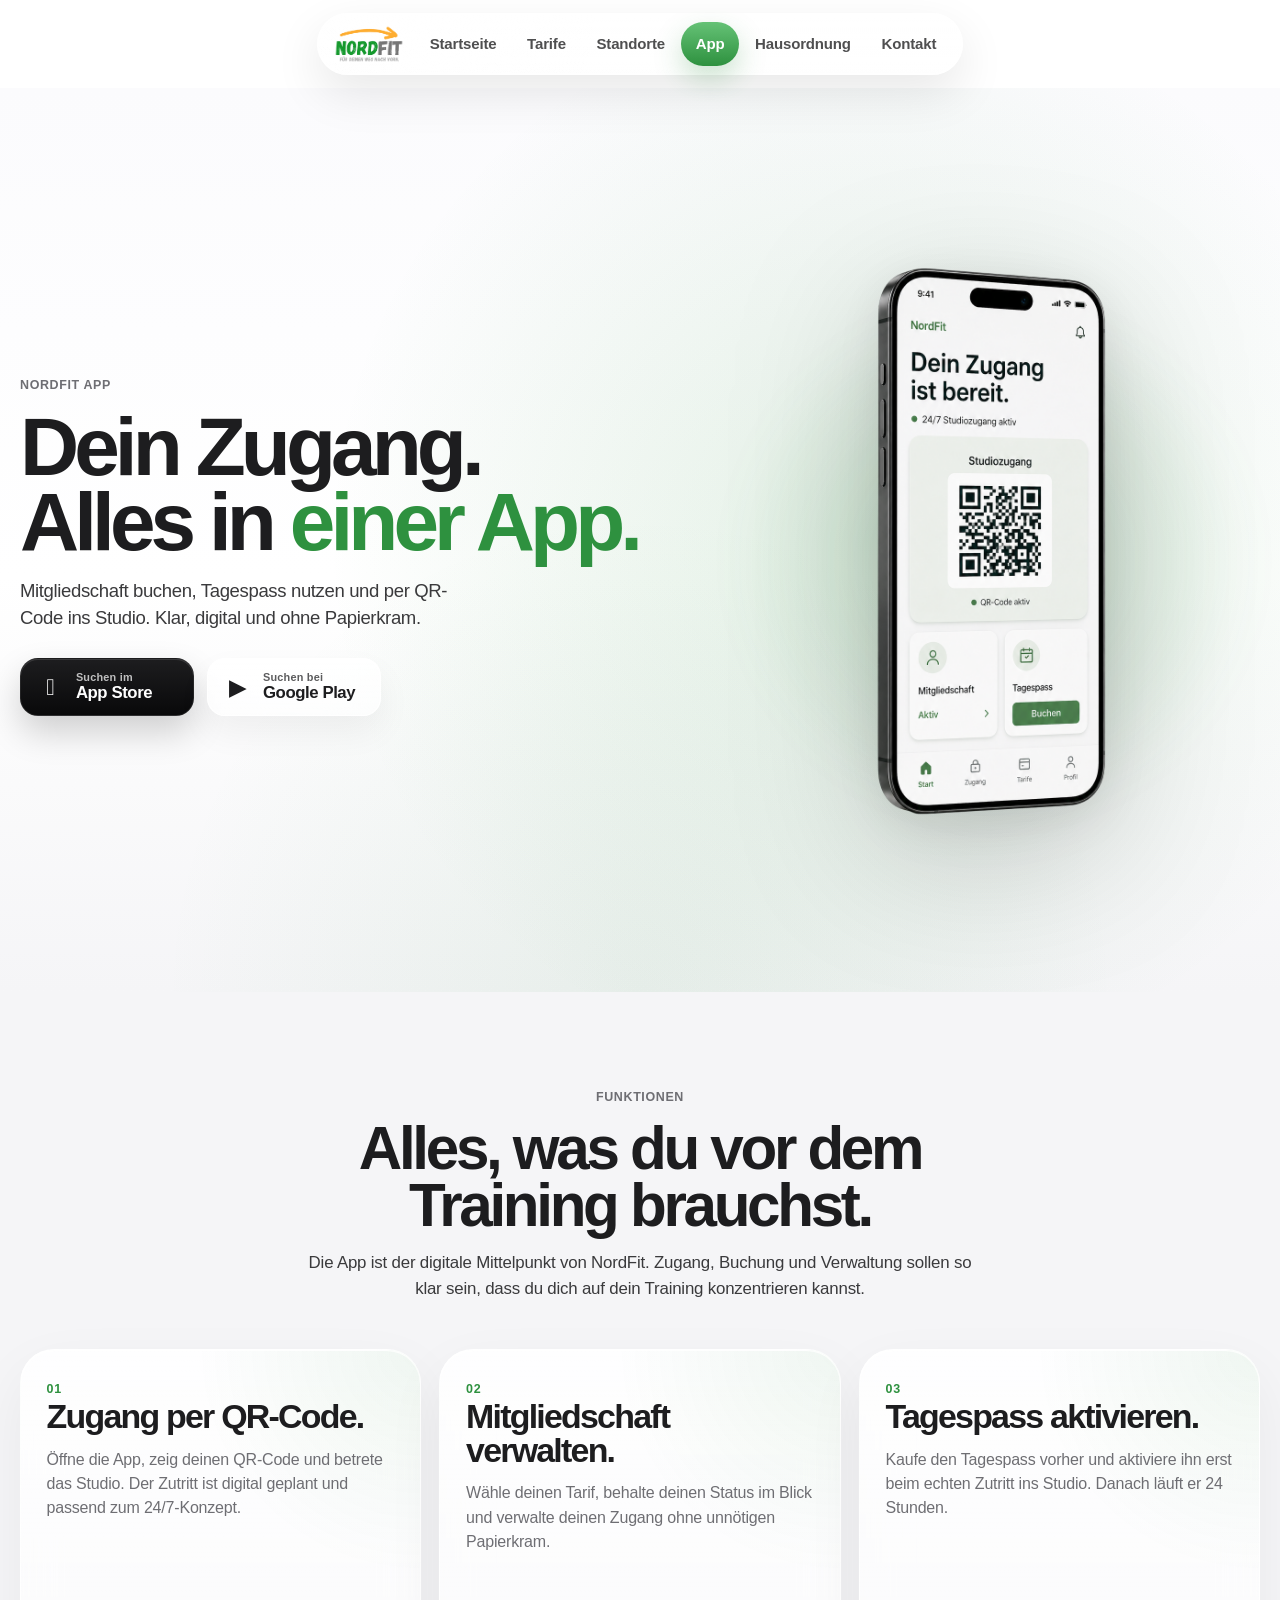
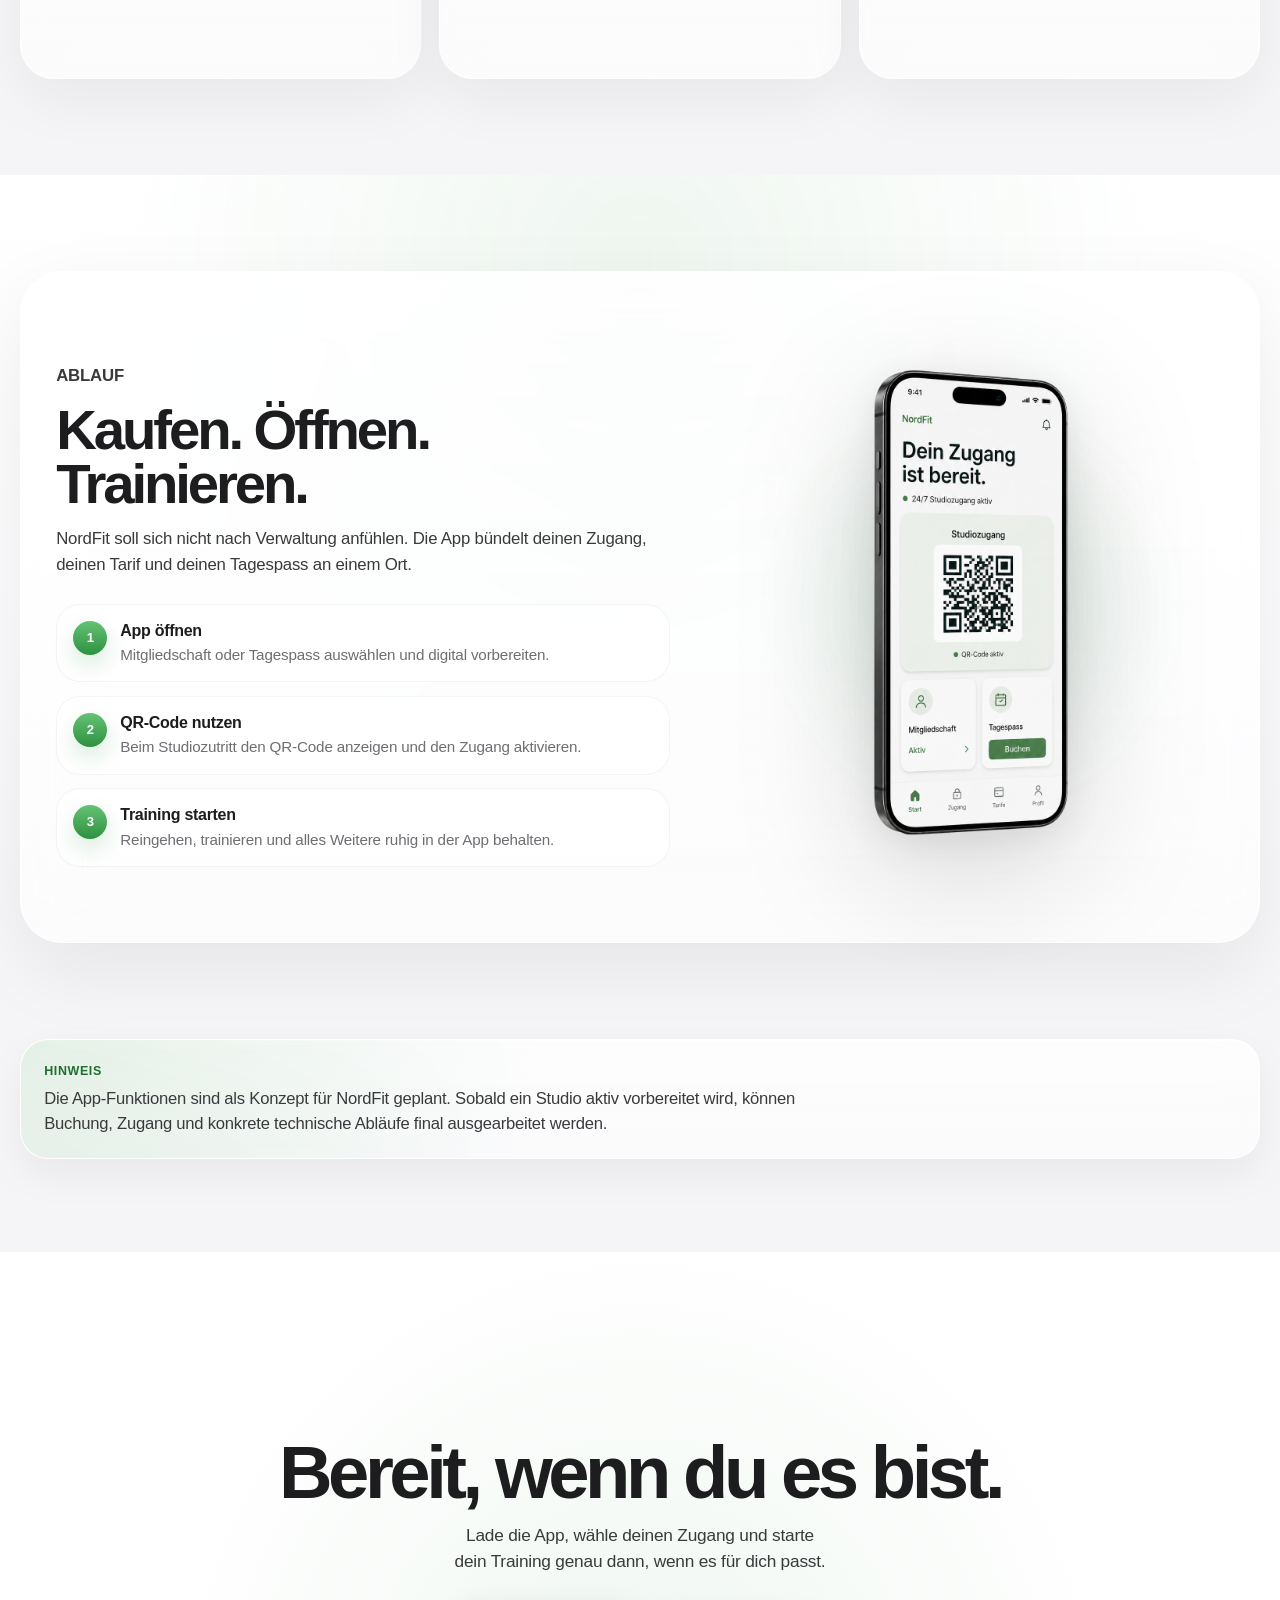
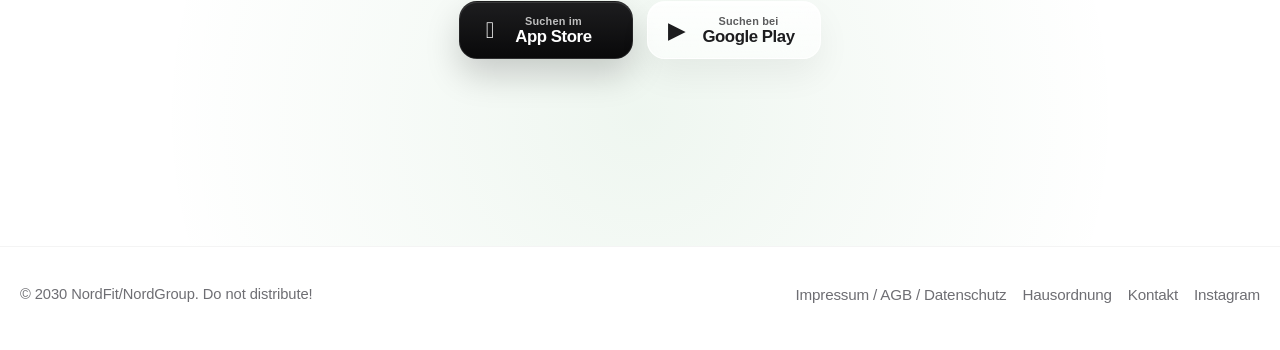
==== commit d0ed1581: "Update app.html" ====
--- a/app.html
+++ b/app.html
@@ -11,6 +11,583 @@
   />
 
   <link rel="stylesheet" href="css/style.css" />
+
+  <style>
+    .app-page {
+      background: #ffffff;
+    }
+
+    .app-hero {
+      position: relative;
+      overflow: hidden;
+      padding: 6.6rem 0 5.8rem;
+      min-height: calc(100vh - 88px);
+      display: flex;
+      align-items: center;
+      background:
+        radial-gradient(circle at 68% 50%, rgba(46, 145, 63, 0.13), transparent 34rem),
+        radial-gradient(circle at 50% 100%, rgba(46, 145, 63, 0.07), transparent 30rem),
+        linear-gradient(180deg, #fbfbfd 0%, #ffffff 54%, #f5f5f7 100%);
+    }
+
+    .app-hero-grid {
+      display: grid;
+      grid-template-columns: minmax(0, 0.95fr) minmax(340px, 0.8fr);
+      align-items: center;
+      gap: clamp(2.2rem, 6vw, 6rem);
+    }
+
+    .app-hero-copy {
+      max-width: 710px;
+    }
+
+    .app-hero-title {
+      color: var(--text);
+      font-size: clamp(3.1rem, 6.4vw, 6.7rem);
+      line-height: 0.92;
+      letter-spacing: -0.06em;
+      font-weight: 760;
+      text-wrap: balance;
+    }
+
+    .app-hero-title span {
+      color: var(--nf-green);
+    }
+
+    .app-hero-text {
+      max-width: 620px;
+      margin-top: 1.15rem;
+      color: var(--text-soft);
+      font-size: clamp(1.08rem, 1.45vw, 1.28rem);
+      line-height: 1.45;
+      letter-spacing: -0.02em;
+      text-wrap: balance;
+    }
+
+    .app-store-row-clean {
+      display: flex;
+      flex-wrap: wrap;
+      gap: 0.82rem;
+      margin-top: 1.65rem;
+    }
+
+    .store-badge-clean {
+      min-width: 174px;
+      min-height: 58px;
+      display: inline-flex;
+      align-items: center;
+      gap: 0.72rem;
+      padding: 0.72rem 0.96rem;
+      border-radius: 18px;
+      transition:
+        transform var(--fast),
+        opacity var(--fast),
+        box-shadow var(--fast),
+        border-color var(--fast);
+    }
+
+    .store-badge-clean:hover {
+      transform: translateY(-1px);
+    }
+
+    .store-badge-clean-dark {
+      color: #ffffff;
+      background:
+        linear-gradient(180deg, #1d1d1f, #09090a);
+      border: 1px solid rgba(255, 255, 255, 0.08);
+      box-shadow:
+        inset 0 1px 0 rgba(255, 255, 255, 0.12),
+        0 16px 34px rgba(0, 0, 0, 0.18);
+    }
+
+    .store-badge-clean-light {
+      color: var(--text);
+      background:
+        linear-gradient(180deg, rgba(255, 255, 255, 0.88), rgba(255, 255, 255, 0.62));
+      border: 1px solid rgba(255, 255, 255, 0.78);
+      box-shadow:
+        inset 0 1px 0 rgba(255, 255, 255, 0.9),
+        0 16px 34px rgba(0, 0, 0, 0.055);
+      backdrop-filter: blur(24px) saturate(170%);
+      -webkit-backdrop-filter: blur(24px) saturate(170%);
+    }
+
+    .store-badge-clean-icon {
+      width: 28px;
+      flex: 0 0 28px;
+      display: inline-flex;
+      align-items: center;
+      justify-content: center;
+      font-size: 1.45rem;
+      line-height: 1;
+    }
+
+    .store-badge-clean-text {
+      display: grid;
+      gap: 0.04rem;
+      line-height: 1.05;
+    }
+
+    .store-badge-clean-small {
+      font-size: 0.68rem;
+      font-weight: 650;
+      letter-spacing: 0.02em;
+      opacity: 0.72;
+    }
+
+    .store-badge-clean-big {
+      font-size: 1.05rem;
+      font-weight: 820;
+      letter-spacing: -0.026em;
+    }
+
+    .app-hero-visual {
+      position: relative;
+      min-height: 620px;
+      display: grid;
+      place-items: center;
+      isolation: isolate;
+    }
+
+    .app-hero-visual::before {
+      content: "";
+      position: absolute;
+      left: 50%;
+      top: 52%;
+      width: min(42vw, 540px);
+      height: min(42vw, 540px);
+      transform: translate(-50%, -50%);
+      border-radius: 999px;
+      background:
+        radial-gradient(circle, rgba(46, 145, 63, 0.16), rgba(46, 145, 63, 0.08) 42%, transparent 70%);
+      filter: blur(18px);
+      z-index: -1;
+    }
+
+    .app-phone {
+      width: min(38vw, 470px);
+      max-height: 720px;
+      object-fit: contain;
+      filter:
+        drop-shadow(0 38px 72px rgba(0, 0, 0, 0.18))
+        drop-shadow(0 10px 22px rgba(0, 0, 0, 0.08));
+    }
+
+    .app-feature-section {
+      position: relative;
+      padding: 6rem 0;
+      background: #f5f5f7;
+    }
+
+    .app-section-intro {
+      max-width: 860px;
+      margin: 0 auto 3rem;
+      text-align: center;
+    }
+
+    .app-section-title {
+      color: var(--text);
+      font-size: clamp(2.45rem, 4.7vw, 5rem);
+      line-height: 0.95;
+      letter-spacing: -0.055em;
+      font-weight: 760;
+      text-wrap: balance;
+    }
+
+    .app-section-intro p:not(.eyebrow) {
+      max-width: 690px;
+      margin: 1rem auto 0;
+      color: var(--text-soft);
+      font-size: clamp(1.02rem, 1.32vw, 1.16rem);
+      line-height: 1.5;
+      letter-spacing: -0.012em;
+    }
+
+    .app-feature-grid {
+      display: grid;
+      grid-template-columns: repeat(3, minmax(0, 1fr));
+      gap: 1.15rem;
+    }
+
+    .app-feature-card {
+      min-height: 330px;
+      display: flex;
+      flex-direction: column;
+      justify-content: space-between;
+      padding: clamp(1.35rem, 2vw, 1.75rem);
+      border-radius: 34px;
+      background:
+        radial-gradient(circle at 100% 0%, rgba(46, 145, 63, 0.07), transparent 14rem),
+        linear-gradient(180deg, rgba(255, 255, 255, 0.9), rgba(255, 255, 255, 0.64));
+      border: 1px solid rgba(255, 255, 255, 0.76);
+      box-shadow:
+        inset 0 1px 0 rgba(255, 255, 255, 0.88),
+        0 22px 60px rgba(0, 0, 0, 0.055);
+      backdrop-filter: blur(24px) saturate(170%);
+      -webkit-backdrop-filter: blur(24px) saturate(170%);
+    }
+
+    .app-feature-number {
+      width: fit-content;
+      margin-bottom: 2.4rem;
+      color: var(--nf-green);
+      font-size: 0.78rem;
+      font-weight: 860;
+      letter-spacing: 0.06em;
+    }
+
+    .app-feature-card h3 {
+      color: var(--text);
+      font-size: clamp(1.85rem, 2.65vw, 2.65rem);
+      line-height: 1;
+      letter-spacing: -0.052em;
+      font-weight: 760;
+      text-wrap: balance;
+    }
+
+    .app-feature-card p {
+      margin-top: 0.85rem;
+      color: var(--muted);
+      font-size: 1rem;
+      line-height: 1.52;
+      letter-spacing: -0.012em;
+    }
+
+    .app-flow-section {
+      padding: 6rem 0;
+      background:
+        radial-gradient(circle at 50% 10%, rgba(46, 145, 63, 0.075), transparent 32rem),
+        linear-gradient(180deg, #ffffff 0%, #fbfbfd 52%, #f5f5f7 100%);
+    }
+
+    .app-flow-shell {
+      display: grid;
+      grid-template-columns: minmax(0, 0.88fr) minmax(340px, 0.72fr);
+      gap: clamp(1.25rem, 4vw, 4rem);
+      align-items: center;
+      padding: clamp(1.35rem, 3vw, 2.2rem);
+      border-radius: 42px;
+      background:
+        linear-gradient(180deg, rgba(255, 255, 255, 0.86), rgba(255, 255, 255, 0.62));
+      border: 1px solid rgba(255, 255, 255, 0.78);
+      box-shadow:
+        inset 0 1px 0 rgba(255, 255, 255, 0.9),
+        0 28px 80px rgba(0, 0, 0, 0.07);
+      backdrop-filter: blur(28px) saturate(170%);
+      -webkit-backdrop-filter: blur(28px) saturate(170%);
+    }
+
+    .app-flow-copy h2 {
+      color: var(--text);
+      font-size: clamp(2.35rem, 4.4vw, 4.8rem);
+      line-height: 0.95;
+      letter-spacing: -0.055em;
+      font-weight: 760;
+      text-wrap: balance;
+    }
+
+    .app-flow-copy > p {
+      max-width: 650px;
+      margin-top: 1rem;
+      color: var(--text-soft);
+      font-size: 1.05rem;
+      line-height: 1.55;
+      letter-spacing: -0.012em;
+    }
+
+    .app-flow-list {
+      display: grid;
+      gap: 0.85rem;
+      margin-top: 1.6rem;
+    }
+
+    .app-flow-item {
+      display: grid;
+      grid-template-columns: 34px 1fr;
+      gap: 0.82rem;
+      align-items: start;
+      padding: 1rem;
+      border-radius: 24px;
+      background: rgba(255, 255, 255, 0.68);
+      border: 1px solid rgba(0, 0, 0, 0.045);
+    }
+
+    .app-flow-dot {
+      width: 34px;
+      height: 34px;
+      display: inline-flex;
+      align-items: center;
+      justify-content: center;
+      border-radius: 999px;
+      color: #ffffff;
+      background: linear-gradient(180deg, var(--nf-green-light), var(--nf-green));
+      box-shadow: 0 10px 22px rgba(46, 145, 63, 0.18);
+      font-size: 0.82rem;
+      font-weight: 850;
+    }
+
+    .app-flow-item strong {
+      display: block;
+      color: var(--text);
+      font-size: 1rem;
+      line-height: 1.25;
+      letter-spacing: -0.018em;
+      font-weight: 760;
+    }
+
+    .app-flow-item span:not(.app-flow-dot) {
+      display: block;
+      margin-top: 0.2rem;
+      color: var(--muted);
+      font-size: 0.95rem;
+      line-height: 1.42;
+      letter-spacing: -0.01em;
+    }
+
+    .app-flow-visual {
+      min-height: 520px;
+      display: grid;
+      place-items: center;
+      position: relative;
+    }
+
+    .app-flow-visual::before {
+      content: "";
+      position: absolute;
+      width: min(100%, 420px);
+      height: min(100%, 420px);
+      border-radius: 999px;
+      background: radial-gradient(circle, rgba(46, 145, 63, 0.13), transparent 70%);
+      filter: blur(14px);
+    }
+
+    .app-flow-visual img {
+      position: relative;
+      z-index: 1;
+      width: min(82%, 400px);
+      max-height: 600px;
+      object-fit: contain;
+      filter:
+        drop-shadow(0 34px 68px rgba(0, 0, 0, 0.16))
+        drop-shadow(0 8px 18px rgba(0, 0, 0, 0.08));
+    }
+
+    .app-note-section {
+      padding: 0 0 5.8rem;
+      background: #f5f5f7;
+    }
+
+    .app-final-cta {
+      min-height: 66vh;
+      padding: 6rem 1.2rem;
+      display: grid;
+      place-items: center;
+      text-align: center;
+      background:
+        radial-gradient(circle at 50% 78%, rgba(46, 145, 63, 0.08), transparent 30rem),
+        #ffffff;
+    }
+
+    .app-final-copy {
+      max-width: 900px;
+      margin-inline: auto;
+    }
+
+    .app-final-copy h2 {
+      color: var(--text);
+      font-size: clamp(2.8rem, 5.8vw, 6rem);
+      line-height: 0.93;
+      letter-spacing: -0.06em;
+      font-weight: 760;
+      text-wrap: balance;
+    }
+
+    .app-final-copy p {
+      max-width: 650px;
+      margin: 1rem auto 0;
+      color: var(--text-soft);
+      font-size: clamp(1.04rem, 1.35vw, 1.2rem);
+      line-height: 1.5;
+      letter-spacing: -0.012em;
+      text-wrap: balance;
+    }
+
+    .app-final-copy .app-store-row-clean {
+      justify-content: center;
+    }
+
+    @media (max-width: 1100px) {
+      .app-hero-grid,
+      .app-flow-shell {
+        grid-template-columns: 1fr;
+        text-align: center;
+      }
+
+      .app-hero-copy,
+      .app-flow-copy {
+        margin-inline: auto;
+      }
+
+      .app-hero-text,
+      .app-flow-copy > p {
+        margin-left: auto;
+        margin-right: auto;
+      }
+
+      .app-store-row-clean {
+        justify-content: center;
+      }
+
+      .app-hero-visual {
+        min-height: 540px;
+      }
+
+      .app-phone {
+        width: min(70vw, 440px);
+      }
+
+      .app-feature-grid {
+        grid-template-columns: 1fr;
+        max-width: 680px;
+        margin-inline: auto;
+      }
+
+      .app-feature-card {
+        min-height: 260px;
+      }
+    }
+
+    @media (max-width: 768px) {
+      .app-hero {
+        min-height: auto;
+        padding: 5.2rem 0 4.4rem;
+      }
+
+      .app-hero-grid {
+        gap: 2.4rem;
+      }
+
+      .app-hero-title {
+        font-size: clamp(2.55rem, 12vw, 4.1rem);
+        letter-spacing: -0.055em;
+      }
+
+      .app-hero-text {
+        max-width: 34ch;
+        font-size: 1.04rem;
+      }
+
+      .app-store-row-clean {
+        width: 100%;
+        display: grid;
+        gap: 0.7rem;
+        margin-top: 1.45rem;
+      }
+
+      .store-badge-clean {
+        width: min(100%, 420px);
+        min-height: 58px;
+        margin-inline: auto;
+        border-radius: 18px;
+      }
+
+      .store-badge-clean-big {
+        font-size: 1.02rem;
+      }
+
+      .app-hero-visual {
+        min-height: 455px;
+        overflow: hidden;
+      }
+
+      .app-hero-visual::before {
+        width: 430px;
+        height: 430px;
+      }
+
+      .app-phone {
+        width: min(88vw, 350px);
+        transform: translateY(0.5rem);
+      }
+
+      .app-feature-section,
+      .app-flow-section {
+        padding: 4.6rem 0;
+      }
+
+      .app-section-title,
+      .app-flow-copy h2 {
+        font-size: clamp(2.25rem, 10vw, 3.55rem);
+      }
+
+      .app-section-intro {
+        margin-bottom: 2.2rem;
+      }
+
+      .app-feature-card,
+      .app-flow-shell {
+        border-radius: 30px;
+      }
+
+      .app-flow-shell {
+        padding: 1.15rem;
+      }
+
+      .app-flow-list {
+        text-align: left;
+      }
+
+      .app-flow-visual {
+        min-height: 430px;
+      }
+
+      .app-flow-visual img {
+        width: min(88vw, 330px);
+      }
+
+      .app-note-section {
+        padding-bottom: 4.6rem;
+      }
+
+      .app-final-cta {
+        min-height: 58vh;
+        padding: 4.8rem 1rem;
+      }
+
+      .app-final-copy h2 {
+        font-size: clamp(2.55rem, 12vw, 4.1rem);
+      }
+    }
+
+    @media (max-width: 480px) {
+      .app-hero {
+        padding-top: 4.8rem;
+      }
+
+      .store-badge-clean {
+        min-height: 56px;
+        padding: 0.68rem 0.9rem;
+      }
+
+      .store-badge-clean-icon {
+        width: 26px;
+        flex-basis: 26px;
+        font-size: 1.35rem;
+      }
+
+      .app-hero-visual {
+        min-height: 410px;
+      }
+
+      .app-phone {
+        width: min(92vw, 315px);
+      }
+
+      .app-feature-card {
+        min-height: 240px;
+      }
+    }
+  </style>
 </head>
 
 <body>
@@ -49,113 +626,114 @@
     </div>
   </header>
 
-  <main>
-    <section class="app-showcase-section">
-      <div class="container app-showcase-container">
-        <div class="app-showcase-copy">
+  <main class="app-page">
+    <section class="app-hero">
+      <div class="container app-hero-grid">
+        <div class="app-hero-copy">
           <p class="eyebrow">NordFit App</p>
 
-          <h1 class="section-title large-title">
-            Alles Wichtige in einer App.
+          <h1 class="app-hero-title">
+            Dein Zugang.<br />
+            Alles in <span>einer App.</span>
           </h1>
 
-          <p>
-            Zugang öffnen, Mitgliedschaft verwalten und Tagespass buchen.
-            Klar gebündelt, damit dein Training nicht mit Papierkram beginnt.
+          <p class="app-hero-text">
+            Mitgliedschaft buchen, Tagespass nutzen und per QR-Code ins Studio.
+            Klar, digital und ohne Papierkram.
           </p>
 
-          <div class="app-store-row">
+          <div class="app-store-row-clean">
             <a
-              class="store-badge store-badge-dark"
+              class="store-badge-clean store-badge-clean-dark"
               href="https://search.itunes.apple.com/WebObjects/MZSearch.woa/wa/search?media=software&term=NordFit"
               target="_blank"
               rel="noopener noreferrer"
               aria-label="NordFit im App Store suchen"
             >
-              <span class="store-badge-icon" aria-hidden="true"></span>
-              <span class="store-badge-text">
-                <span class="store-badge-small">Suchen im</span>
-                <span class="store-badge-big">App Store</span>
+              <span class="store-badge-clean-icon" aria-hidden="true"></span>
+              <span class="store-badge-clean-text">
+                <span class="store-badge-clean-small">Suchen im</span>
+                <span class="store-badge-clean-big">App Store</span>
               </span>
             </a>
 
             <a
-              class="store-badge store-badge-light"
+              class="store-badge-clean store-badge-clean-light"
               href="https://play.google.com/store/search?q=NordFit&c=apps"
               target="_blank"
               rel="noopener noreferrer"
               aria-label="NordFit bei Google Play suchen"
             >
-              <span class="store-badge-icon" aria-hidden="true">▶</span>
-              <span class="store-badge-text">
-                <span class="store-badge-small">Suchen bei</span>
-                <span class="store-badge-big">Google Play</span>
+              <span class="store-badge-clean-icon" aria-hidden="true">▶</span>
+              <span class="store-badge-clean-text">
+                <span class="store-badge-clean-small">Suchen bei</span>
+                <span class="store-badge-clean-big">Google Play</span>
               </span>
             </a>
           </div>
         </div>
 
-        <div class="app-showcase-visual" aria-hidden="true">
+        <div class="app-hero-visual" aria-hidden="true">
           <img
             src="images/app-screen.png"
             alt=""
-            class="app-showcase-image"
+            class="app-phone"
           />
         </div>
       </div>
     </section>
 
-    <section class="section section-light">
+    <section class="app-feature-section">
       <div class="container">
-        <div class="section-intro center">
+        <div class="app-section-intro">
           <p class="eyebrow">Funktionen</p>
 
-          <h2 class="section-title">
-            Klar starten. Ohne Umwege.
+          <h2 class="app-section-title">
+            Alles, was du vor dem Training brauchst.
           </h2>
 
           <p>
-            Die App ist der digitale Mittelpunkt von NordFit. Sie soll dir Zugang,
-            Buchung und Verwaltung so einfach wie möglich machen.
+            Die App ist der digitale Mittelpunkt von NordFit. Zugang, Buchung und Verwaltung
+            sollen so klar sein, dass du dich auf dein Training konzentrieren kannst.
           </p>
         </div>
 
-        <div class="feature-grid">
-          <article class="card feature-card">
+        <div class="app-feature-grid">
+          <article class="app-feature-card">
             <div>
-              <span class="feature-number">01</span>
+              <span class="app-feature-number">01</span>
 
               <h3>Zugang per QR-Code.</h3>
 
               <p>
-                App öffnen, QR-Code anzeigen und ins Studio kommen. Der Zugang ist
-                digital geplant und passt zum 24/7-Konzept.
+                Öffne die App, zeig deinen QR-Code und betrete das Studio.
+                Der Zutritt ist digital geplant und passend zum 24/7-Konzept.
               </p>
             </div>
           </article>
 
-          <article class="card feature-card">
+          <article class="app-feature-card">
             <div>
-              <span class="feature-number">02</span>
-
-              <h3>Mitgliedschaft buchen.</h3>
+              <span class="app-feature-number">02</span>
+
+              <h3>Mitgliedschaft verwalten.</h3>
 
               <p>
-                Basic, Plus oder Pro auswählen und deine Mitgliedschaft digital
-                vorbereiten. Klarer Tarif, klarer Ablauf.
+                Wähle deinen Tarif, behalte deinen Status im Blick und verwalte
+                deinen Zugang ohne unnötigen Papierkram.
               </p>
             </div>
           </article>
 
-          <article class="card feature-card">
+          <article class="app-feature-card">
             <div>
-              <span class="feature-number">03</span>
-
-              <h3>Tagespass nutzen.</h3>
+              <span class="app-feature-number">03</span>
+
+              <h3>Tagespass aktivieren.</h3>
 
               <p>
-                Spontan trainieren, ohne direkt eine Mitgliedschaft abzuschließen.
-                Ein Zugang, ein Tag, ein klarer Preis.
+                Kaufe den Tagespass vorher und aktiviere ihn erst beim echten Zutritt
+                ins Studio. Danach läuft er 24 Stunden.
               </p>
             </div>
           </article>
@@ -163,57 +741,108 @@
       </div>
     </section>
 
-    <section class="product-hero product-hero-light">
-      <div class="product-copy">
-        <h2>Dein Zugang. Immer dabei.</h2>
-
-        <p>
-          Die NordFit App ist dafür gedacht, dein Training einfacher zu machen:
-          buchen, öffnen, starten — ruhig, digital und übersichtlich.
-        </p>
-
-        <div class="product-actions">
-          <a href="mitgliedschaften.html" class="product-link product-link-primary">
-            Tarife ansehen
-          </a>
-
-          <a href="standorte.html" class="product-link product-link-secondary">
-            Standort ansehen
-          </a>
+    <section class="app-flow-section">
+      <div class="container">
+        <div class="app-flow-shell">
+          <div class="app-flow-copy">
+            <p class="eyebrow">Ablauf</p>
+
+            <h2>
+              Kaufen. Öffnen. Trainieren.
+            </h2>
+
+            <p>
+              NordFit soll sich nicht nach Verwaltung anfühlen. Die App bündelt deinen Zugang,
+              deinen Tarif und deinen Tagespass an einem Ort.
+            </p>
+
+            <div class="app-flow-list">
+              <div class="app-flow-item">
+                <span class="app-flow-dot">1</span>
+                <div>
+                  <strong>App öffnen</strong>
+                  <span>Mitgliedschaft oder Tagespass auswählen und digital vorbereiten.</span>
+                </div>
+              </div>
+
+              <div class="app-flow-item">
+                <span class="app-flow-dot">2</span>
+                <div>
+                  <strong>QR-Code nutzen</strong>
+                  <span>Beim Studiozutritt den QR-Code anzeigen und den Zugang aktivieren.</span>
+                </div>
+              </div>
+
+              <div class="app-flow-item">
+                <span class="app-flow-dot">3</span>
+                <div>
+                  <strong>Training starten</strong>
+                  <span>Reingehen, trainieren und alles Weitere ruhig in der App behalten.</span>
+                </div>
+              </div>
+            </div>
+          </div>
+
+          <div class="app-flow-visual" aria-hidden="true">
+            <img
+              src="images/app-screen.png"
+              alt=""
+            />
+          </div>
         </div>
       </div>
     </section>
 
-    <section class="section">
+    <section class="app-note-section">
       <div class="container">
         <div class="info-note">
           <p class="info-note-label">Hinweis</p>
 
           <p class="info-note-text">
-            Die App-Funktionen sind als Konzept für NordFit geplant. Sobald ein Studio
-            aktiv vorbereitet wird, können Buchung, Zugang und konkrete Abläufe weiter
-            technisch ausgearbeitet werden.
+            Die App-Funktionen sind als Konzept für NordFit geplant. Sobald ein Studio aktiv
+            vorbereitet wird, können Buchung, Zugang und konkrete technische Abläufe final
+            ausgearbeitet werden.
           </p>
         </div>
       </div>
     </section>
 
-    <section class="product-hero product-hero-final">
-      <div class="product-copy">
+    <section class="app-final-cta">
+      <div class="app-final-copy">
         <h2>Bereit, wenn du es bist.</h2>
 
         <p>
-          Ob Mitgliedschaft oder Tagespass: NordFit soll dir den Einstieg leicht machen
-          und dein Training ruhig begleiten.
+          Lade die App, wähle deinen Zugang und starte dein Training genau dann,
+          wenn es für dich passt.
         </p>
 
-        <div class="product-actions">
-          <a href="mitgliedschaften.html" class="product-link product-link-primary">
-            Tarife ansehen
+        <div class="app-store-row-clean">
+          <a
+            class="store-badge-clean store-badge-clean-dark"
+            href="https://search.itunes.apple.com/WebObjects/MZSearch.woa/wa/search?media=software&term=NordFit"
+            target="_blank"
+            rel="noopener noreferrer"
+            aria-label="NordFit im App Store suchen"
+          >
+            <span class="store-badge-clean-icon" aria-hidden="true"></span>
+            <span class="store-badge-clean-text">
+              <span class="store-badge-clean-small">Suchen im</span>
+              <span class="store-badge-clean-big">App Store</span>
+            </span>
           </a>
 
-          <a href="kontakt.html" class="product-link product-link-secondary">
-            Kontakt
+          <a
+            class="store-badge-clean store-badge-clean-light"
+            href="https://play.google.com/store/search?q=NordFit&c=apps"
+            target="_blank"
+            rel="noopener noreferrer"
+            aria-label="NordFit bei Google Play suchen"
+          >
+            <span class="store-badge-clean-icon" aria-hidden="true">▶</span>
+            <span class="store-badge-clean-text">
+              <span class="store-badge-clean-small">Suchen bei</span>
+              <span class="store-badge-clean-big">Google Play</span>
+            </span>
           </a>
         </div>
       </div>
--- a/css/style.css
+++ b/css/style.css
@@ -26,6 +26,8 @@
   --radius-pill: 999px;
 
   --max-width: 1240px;
+
+  --font-main: -apple-system, BlinkMacSystemFont, "Helvetica Neue", Helvetica, Arial, sans-serif;
 
   --ease: cubic-bezier(0.22, 1, 0.36, 1);
   --fast: 0.18s var(--ease);
@@ -55,11 +57,13 @@
   min-height: 100vh;
   color: var(--text);
   background: var(--bg);
-  font-family: -apple-system, BlinkMacSystemFont, "SF Pro Display", "SF Pro Text", "Helvetica Neue", Arial, sans-serif;
+  font-family: var(--font-main);
   font-size: 16px;
   line-height: 1.52;
+  letter-spacing: -0.011em;
   -webkit-font-smoothing: antialiased;
   text-rendering: optimizeLegibility;
+  font-synthesis-weight: none;
 }
 
 body.nav-open,
@@ -252,7 +256,7 @@
   color: rgba(29, 29, 31, 0.78);
   font-size: 0.94rem;
   font-weight: 620;
-  letter-spacing: -0.018em;
+  letter-spacing: -0.012em;
   transition:
     background var(--fast),
     color var(--fast),
@@ -381,7 +385,7 @@
   color: var(--text);
   font-size: clamp(3.15rem, 7.7vw, 7.55rem);
   line-height: 0.91;
-  letter-spacing: -0.087em;
+  letter-spacing: -0.064em;
   text-wrap: balance;
 }
 
@@ -391,8 +395,8 @@
   margin: 1rem auto 0;
   color: var(--text-soft);
   font-size: clamp(1.15rem, 1.85vw, 1.55rem);
-  line-height: 1.28;
-  letter-spacing: -0.04em;
+  line-height: 1.32;
+  letter-spacing: -0.024em;
   text-wrap: balance;
 }
 
@@ -414,7 +418,7 @@
   border-radius: var(--radius-pill);
   font-size: 1rem;
   font-weight: 680;
-  letter-spacing: -0.02em;
+  letter-spacing: -0.014em;
   transition:
     background-color var(--fast),
     color var(--fast),
@@ -597,7 +601,7 @@
 .hero-title {
   font-size: clamp(3.4rem, 8vw, 7.2rem);
   line-height: 0.91;
-  letter-spacing: -0.082em;
+  letter-spacing: -0.062em;
   text-wrap: balance;
 }
 
@@ -611,21 +615,21 @@
   color: var(--muted);
   font-size: clamp(1.1rem, 1.55vw, 1.38rem);
   line-height: 1.45;
-  letter-spacing: -0.026em;
+  letter-spacing: -0.018em;
   text-wrap: balance;
 }
 
 .section-title {
   font-size: clamp(2.1rem, 3.3vw, 3.25rem);
   line-height: 1;
-  letter-spacing: -0.062em;
+  letter-spacing: -0.046em;
   text-wrap: balance;
 }
 
 .large-title {
   font-size: clamp(2.65rem, 5.6vw, 5.65rem);
-  line-height: 0.93;
-  letter-spacing: -0.082em;
+  line-height: 0.94;
+  letter-spacing: -0.06em;
 }
 
 .eyebrow {
@@ -633,7 +637,7 @@
   color: var(--muted);
   font-size: 0.78rem;
   font-weight: 840;
-  letter-spacing: 0.06em;
+  letter-spacing: 0.05em;
   text-transform: uppercase;
 }
 
@@ -647,7 +651,7 @@
   padding: 0.92rem 1.36rem;
   border-radius: var(--radius-pill);
   font-weight: 730;
-  letter-spacing: -0.018em;
+  letter-spacing: -0.012em;
   transition:
     background-color var(--fast),
     color var(--fast),
@@ -712,7 +716,7 @@
   margin: 1rem auto 0;
   font-size: clamp(1.04rem, 1.35vw, 1.19rem);
   line-height: 1.56;
-  letter-spacing: -0.02em;
+  letter-spacing: -0.014em;
 }
 
 /* Glass + Cards */
@@ -771,21 +775,21 @@
   color: var(--nf-green);
   font-size: 0.8rem;
   font-weight: 850;
-  letter-spacing: 0.06em;
+  letter-spacing: 0.05em;
 }
 
 .feature-card h3 {
   margin-bottom: 0.72rem;
   font-size: clamp(1.65rem, 2.25vw, 2.35rem);
-  line-height: 1.02;
-  letter-spacing: -0.06em;
+  line-height: 1.03;
+  letter-spacing: -0.044em;
 }
 
 .feature-card p {
   color: var(--muted);
   font-size: 1.03rem;
   line-height: 1.55;
-  letter-spacing: -0.02em;
+  letter-spacing: -0.014em;
 }
 
 /* Info note */
@@ -825,7 +829,7 @@
   color: var(--nf-green-dark);
   font-size: 0.78rem;
   font-weight: 850;
-  letter-spacing: 0.06em;
+  letter-spacing: 0.05em;
   text-transform: uppercase;
 }
 
@@ -833,7 +837,7 @@
   max-width: 82ch;
   color: var(--text-soft);
   font-size: 1.04rem;
-  letter-spacing: -0.02em;
+  letter-spacing: -0.014em;
 }
 
 /* Mitgliedschaften / Pricing */
@@ -910,7 +914,7 @@
   border: 1px solid rgba(46, 145, 63, 0.15);
   font-size: 0.72rem;
   font-weight: 820;
-  letter-spacing: -0.01em;
+  letter-spacing: -0.006em;
 }
 
 .pricing-card h2,
@@ -919,8 +923,8 @@
   margin-bottom: 1.2rem;
   color: var(--text);
   font-size: clamp(1.85rem, 2.6vw, 2.7rem);
-  line-height: 1.02;
-  letter-spacing: -0.065em;
+  line-height: 1.03;
+  letter-spacing: -0.048em;
   text-wrap: balance;
 }
 
@@ -934,8 +938,9 @@
   color: var(--text);
   font-size: clamp(2.75rem, 4.2vw, 4.25rem);
   line-height: 0.92;
-  letter-spacing: -0.08em;
+  letter-spacing: -0.058em;
   white-space: nowrap;
+  font-variant-numeric: tabular-nums;
 }
 
 .duration-pill {
@@ -948,7 +953,7 @@
   border: 1px solid rgba(46, 145, 63, 0.22);
   font-size: 0.88rem;
   font-weight: 800;
-  letter-spacing: -0.015em;
+  letter-spacing: -0.008em;
 }
 
 .duration-pill-featured {
@@ -970,7 +975,7 @@
   color: var(--text-soft);
   font-size: 1rem;
   line-height: 1.35;
-  letter-spacing: -0.02em;
+  letter-spacing: -0.012em;
 }
 
 .pricing-check-list li::before {
@@ -1026,7 +1031,7 @@
   color: var(--white);
   font-size: 0.76rem;
   font-weight: 850;
-  letter-spacing: 0.02em;
+  letter-spacing: 0.018em;
   background: linear-gradient(180deg, var(--nf-green-light), var(--nf-green));
   box-shadow: 0 10px 24px rgba(46, 145, 63, 0.22);
 }
@@ -1084,7 +1089,7 @@
   border: 1px solid rgba(46, 145, 63, 0.16);
   font-size: 0.78rem;
   font-weight: 830;
-  letter-spacing: -0.01em;
+  letter-spacing: -0.006em;
 }
 
 .daypass-price-box .btn {
@@ -1205,14 +1210,14 @@
 .location-choice span {
   font-size: 1.02rem;
   font-weight: 760;
-  letter-spacing: -0.028em;
+  letter-spacing: -0.018em;
 }
 
 .location-choice small {
   color: var(--muted);
   font-size: 0.82rem;
   font-weight: 650;
-  letter-spacing: -0.01em;
+  letter-spacing: -0.006em;
 }
 
 .location-choice.is-active small {
@@ -1281,7 +1286,7 @@
   -webkit-backdrop-filter: blur(20px) saturate(160%);
   font-size: 0.84rem;
   font-weight: 780;
-  letter-spacing: -0.015em;
+  letter-spacing: -0.01em;
 }
 
 .location-info-panel {
@@ -1313,14 +1318,14 @@
   border: 1px solid rgba(46, 145, 63, 0.18);
   font-size: 0.78rem;
   font-weight: 830;
-  letter-spacing: -0.01em;
+  letter-spacing: -0.006em;
 }
 
 .location-info-panel h2 {
   color: var(--text);
   font-size: clamp(2.5rem, 4.8vw, 4.85rem);
   line-height: 0.94;
-  letter-spacing: -0.082em;
+  letter-spacing: -0.062em;
   text-wrap: balance;
 }
 
@@ -1330,7 +1335,7 @@
   color: var(--text);
   font-size: clamp(1.6rem, 2.4vw, 2.2rem);
   line-height: 1.05;
-  letter-spacing: -0.06em;
+  letter-spacing: -0.044em;
   text-wrap: balance;
 }
 
@@ -1339,7 +1344,7 @@
   color: var(--text-soft);
   font-size: 1.04rem;
   line-height: 1.55;
-  letter-spacing: -0.02em;
+  letter-spacing: -0.014em;
 }
 
 .location-facts {
@@ -1361,7 +1366,7 @@
   color: var(--muted);
   font-size: 0.76rem;
   font-weight: 820;
-  letter-spacing: 0.055em;
+  letter-spacing: 0.045em;
   text-transform: uppercase;
 }
 
@@ -1369,7 +1374,7 @@
   color: var(--text);
   font-size: 0.99rem;
   line-height: 1.32;
-  letter-spacing: -0.02em;
+  letter-spacing: -0.014em;
 }
 
 .location-actions {
@@ -1401,7 +1406,7 @@
   color: var(--text);
   font-size: clamp(1.8rem, 3vw, 2.7rem);
   line-height: 1;
-  letter-spacing: -0.06em;
+  letter-spacing: -0.044em;
 }
 
 .location-map-frame {
@@ -1416,6 +1421,200 @@
 
 .locations-final-section {
   min-height: 68vh;
+}
+
+/* Hausordnung */
+
+.house-hero {
+  min-height: 78vh;
+  padding-top: 8rem;
+  padding-bottom: 7.5rem;
+  background:
+    radial-gradient(circle at 50% 84%, rgba(46, 145, 63, 0.14), transparent 34rem),
+    radial-gradient(circle at 50% 108%, rgba(46, 145, 63, 0.16), transparent 28rem),
+    linear-gradient(180deg, #fbfbfd 0%, #ffffff 48%, #f7f8f7 100%);
+}
+
+.house-hero::after {
+  content: "";
+  position: absolute;
+  left: 50%;
+  bottom: -18rem;
+  width: min(140vw, 1500px);
+  height: 34rem;
+  transform: translateX(-50%);
+  pointer-events: none;
+  background:
+    radial-gradient(ellipse at center, rgba(46, 145, 63, 0.18), rgba(46, 145, 63, 0.09) 34%, transparent 72%);
+  filter: blur(26px);
+  opacity: 0.95;
+  z-index: 1;
+}
+
+.house-hero .product-copy h1 {
+  max-width: 980px;
+  margin-inline: auto;
+}
+
+.house-hero .product-copy p {
+  max-width: 760px;
+}
+
+.house-rules-section {
+  position: relative;
+  isolation: isolate;
+  overflow: hidden;
+  padding-top: 8.2rem;
+  padding-bottom: 6.5rem;
+  background:
+    linear-gradient(180deg, rgba(247, 250, 247, 0.92) 0%, rgba(245, 247, 245, 1) 18%, #ffffff 56%, #f5f5f7 100%);
+}
+
+.house-rules-section::before {
+  content: "";
+  position: absolute;
+  left: 50%;
+  top: -22rem;
+  width: min(150vw, 1600px);
+  height: 48rem;
+  transform: translateX(-50%);
+  z-index: -2;
+  pointer-events: none;
+  background:
+    radial-gradient(ellipse at center, rgba(46, 145, 63, 0.22), rgba(46, 145, 63, 0.12) 35%, rgba(46, 145, 63, 0.04) 58%, transparent 76%);
+  filter: blur(34px);
+}
+
+.house-rules-section::after {
+  content: "";
+  position: absolute;
+  inset: 0;
+  z-index: -1;
+  pointer-events: none;
+  background:
+    radial-gradient(circle at 16% 4%, rgba(46, 145, 63, 0.11), transparent 23rem),
+    radial-gradient(circle at 86% 10%, rgba(46, 145, 63, 0.08), transparent 26rem),
+    linear-gradient(180deg, rgba(255, 255, 255, 0.12), transparent 22rem);
+}
+
+.house-principle-grid {
+  display: grid;
+  grid-template-columns: minmax(0, 1.25fr) minmax(320px, 0.75fr);
+  gap: 1.25rem;
+  align-items: stretch;
+  margin-bottom: 1.25rem;
+}
+
+.house-principle-card,
+.house-applies-card {
+  padding: clamp(1.35rem, 3vw, 2rem);
+  border-radius: 36px;
+}
+
+.house-principle-card {
+  min-height: 340px;
+  display: flex;
+  flex-direction: column;
+  justify-content: flex-end;
+}
+
+.house-principle-card h2 {
+  max-width: 820px;
+  color: var(--text);
+  font-size: clamp(2.2rem, 4.4vw, 4.5rem);
+  line-height: 0.95;
+  letter-spacing: -0.062em;
+  text-wrap: balance;
+}
+
+.house-principle-card p {
+  max-width: 780px;
+  margin-top: 1.15rem;
+  color: var(--text-soft);
+  font-size: 1.08rem;
+  line-height: 1.55;
+  letter-spacing: -0.014em;
+}
+
+.house-applies-card {
+  min-height: 340px;
+  display: flex;
+  flex-direction: column;
+  justify-content: space-between;
+}
+
+.house-applies-list {
+  display: grid;
+  gap: 0.72rem;
+  margin: 1.2rem 0;
+}
+
+.house-applies-list span {
+  display: flex;
+  align-items: center;
+  min-height: 52px;
+  padding: 0.8rem 1rem;
+  border-radius: 18px;
+  color: var(--text);
+  background: rgba(255, 255, 255, 0.68);
+  border: 1px solid rgba(0, 0, 0, 0.045);
+  font-weight: 760;
+  letter-spacing: -0.014em;
+}
+
+.house-applies-card p {
+  color: var(--muted);
+  font-size: 1rem;
+  line-height: 1.55;
+  letter-spacing: -0.01em;
+}
+
+.house-premium-rules {
+  margin-top: 1.25rem;
+}
+
+.house-premium-rules .rule-card {
+  min-height: 390px;
+  overflow: hidden;
+  background:
+    radial-gradient(circle at 100% 0%, rgba(46, 145, 63, 0.07), transparent 14rem),
+    linear-gradient(180deg, rgba(255, 255, 255, 0.86), rgba(255, 255, 255, 0.58));
+}
+
+.house-premium-rules .rule-number {
+  margin-bottom: 2.7rem;
+  color: var(--nf-green);
+  font-size: 0.82rem;
+}
+
+.house-premium-rules .rule-card h3 {
+  max-width: 12ch;
+  font-size: clamp(1.75rem, 2.8vw, 2.5rem);
+}
+
+.house-premium-rules .rule-card li {
+  font-size: 0.98rem;
+}
+
+.house-legal-grid {
+  display: grid;
+  grid-template-columns: repeat(2, minmax(0, 1fr));
+  gap: 1.15rem;
+  margin-top: 1.25rem;
+}
+
+.house-legal-grid .info-note {
+  min-height: 220px;
+  display: flex;
+  flex-direction: column;
+  justify-content: center;
+}
+
+.house-final {
+  min-height: 70vh;
+  background:
+    radial-gradient(circle at 50% 80%, rgba(46, 145, 63, 0.08), transparent 28rem),
+    #ffffff;
 }
 
 /* Location / images / map */
@@ -1463,7 +1662,7 @@
   color: var(--nf-green-dark);
   font-size: 0.78rem;
   font-weight: 840;
-  letter-spacing: 0.025em;
+  letter-spacing: 0.02em;
   background: rgba(255, 255, 255, 0.76);
   border: 1px solid rgba(255, 255, 255, 0.76);
   backdrop-filter: blur(20px);
@@ -1550,7 +1749,7 @@
 .store-badge-small {
   color: inherit;
   font-size: 0.66rem;
-  letter-spacing: 0.045em;
+  letter-spacing: 0.04em;
   opacity: 0.76;
 }
 
@@ -1558,7 +1757,7 @@
   margin-top: 0.08rem;
   font-size: 1rem;
   font-weight: 780;
-  letter-spacing: -0.02em;
+  letter-spacing: -0.014em;
 }
 
 .app-screen-stage {
@@ -1600,7 +1799,7 @@
   color: var(--muted);
   font-size: 0.78rem;
   font-weight: 840;
-  letter-spacing: 0.058em;
+  letter-spacing: 0.048em;
   text-transform: uppercase;
 }
 
@@ -1638,7 +1837,7 @@
 .form-field label {
   margin-bottom: 0.45rem;
   font-weight: 710;
-  letter-spacing: -0.02em;
+  letter-spacing: -0.014em;
 }
 
 input,
@@ -1745,14 +1944,14 @@
   color: var(--nf-green);
   font-size: 0.8rem;
   font-weight: 860;
-  letter-spacing: 0.06em;
+  letter-spacing: 0.05em;
 }
 
 .rule-card h3 {
   margin-bottom: 0.8rem;
   font-size: clamp(1.45rem, 2.2vw, 2rem);
   line-height: 1.05;
-  letter-spacing: -0.055em;
+  letter-spacing: -0.04em;
 }
 
 .rule-card ul {
@@ -1767,7 +1966,7 @@
   color: var(--muted);
   font-size: 0.98rem;
   line-height: 1.48;
-  letter-spacing: -0.015em;
+  letter-spacing: -0.01em;
 }
 
 .rule-card li::before {
@@ -1863,7 +2062,7 @@
 .area-copy h3 {
   font-size: clamp(1.8rem, 2.8vw, 2.6rem);
   line-height: 1.04;
-  letter-spacing: -0.045em;
+  letter-spacing: -0.034em;
 }
 
 .gallery-shell {
@@ -1950,7 +2149,7 @@
   color: var(--muted);
   font-weight: 740;
   line-height: 1.45;
-  letter-spacing: -0.01em;
+  letter-spacing: -0.006em;
 }
 
 .gallery-arrow {
@@ -2005,7 +2204,7 @@
   max-width: 460px;
   font-size: 0.92rem;
   line-height: 1.45;
-  letter-spacing: -0.01em;
+  letter-spacing: -0.006em;
 }
 
 .footer-links {
@@ -2106,6 +2305,16 @@
   .location-image-panel,
   .location-info-panel {
     min-height: 520px;
+  }
+
+  .house-principle-grid,
+  .house-legal-grid {
+    grid-template-columns: 1fr;
+  }
+
+  .house-principle-card,
+  .house-applies-card {
+    min-height: auto;
   }
 
   .product-copy h1,
@@ -2356,7 +2565,7 @@
     font-size: clamp(1.85rem, 7vw, 2.55rem);
     font-weight: 760;
     line-height: 1.16;
-    letter-spacing: -0.06em;
+    letter-spacing: -0.044em;
     transition:
       color 0.22s var(--ease),
       transform 0.22s var(--ease),
@@ -2432,7 +2641,7 @@
   .product-copy h2,
   .app-showcase-copy h2 {
     font-size: clamp(2.85rem, 13vw, 4.35rem);
-    letter-spacing: -0.08em;
+    letter-spacing: -0.056em;
   }
 
   .product-copy p,
@@ -2499,7 +2708,7 @@
 
   .hero-title {
     font-size: clamp(2.65rem, 13.5vw, 3.9rem);
-    letter-spacing: -0.075em;
+    letter-spacing: -0.052em;
   }
 
   .small-hero {
@@ -2667,6 +2876,58 @@
     min-height: 58vh;
   }
 
+  .house-hero {
+    min-height: 72vh;
+    padding-top: 6.2rem;
+    padding-bottom: 6.2rem;
+  }
+
+  .house-hero::after {
+    bottom: -14rem;
+    height: 28rem;
+  }
+
+  .house-rules-section {
+    padding-top: 6.4rem;
+    padding-bottom: 4.8rem;
+  }
+
+  .house-rules-section::before {
+    top: -17rem;
+    height: 38rem;
+    filter: blur(30px);
+  }
+
+  .house-principle-card,
+  .house-applies-card {
+    border-radius: 28px;
+    padding: 1.25rem;
+  }
+
+  .house-principle-card h2 {
+    font-size: clamp(2rem, 11vw, 3.4rem);
+  }
+
+  .house-applies-list span {
+    min-height: 48px;
+  }
+
+  .house-premium-rules .rule-card {
+    min-height: auto;
+  }
+
+  .house-legal-grid {
+    grid-template-columns: 1fr;
+  }
+
+  .house-legal-grid .info-note {
+    min-height: auto;
+  }
+
+  .house-final {
+    min-height: 58vh;
+  }
+
   .daypass-shell,
   .contact-form-footer,
   .footer-row {
@@ -2855,6 +3116,23 @@
     height: 320px;
   }
 
+  .house-principle-card h2 {
+    font-size: clamp(1.9rem, 11.5vw, 2.85rem);
+  }
+
+  .house-principle-card p,
+  .house-applies-card p {
+    font-size: 0.98rem;
+  }
+
+  .house-premium-rules .rule-card h3 {
+    font-size: clamp(1.5rem, 8vw, 2rem);
+  }
+
+  .house-premium-rules .rule-number {
+    margin-bottom: 2rem;
+  }
+
   .daypass-price-box {
     border-radius: 24px;
   }
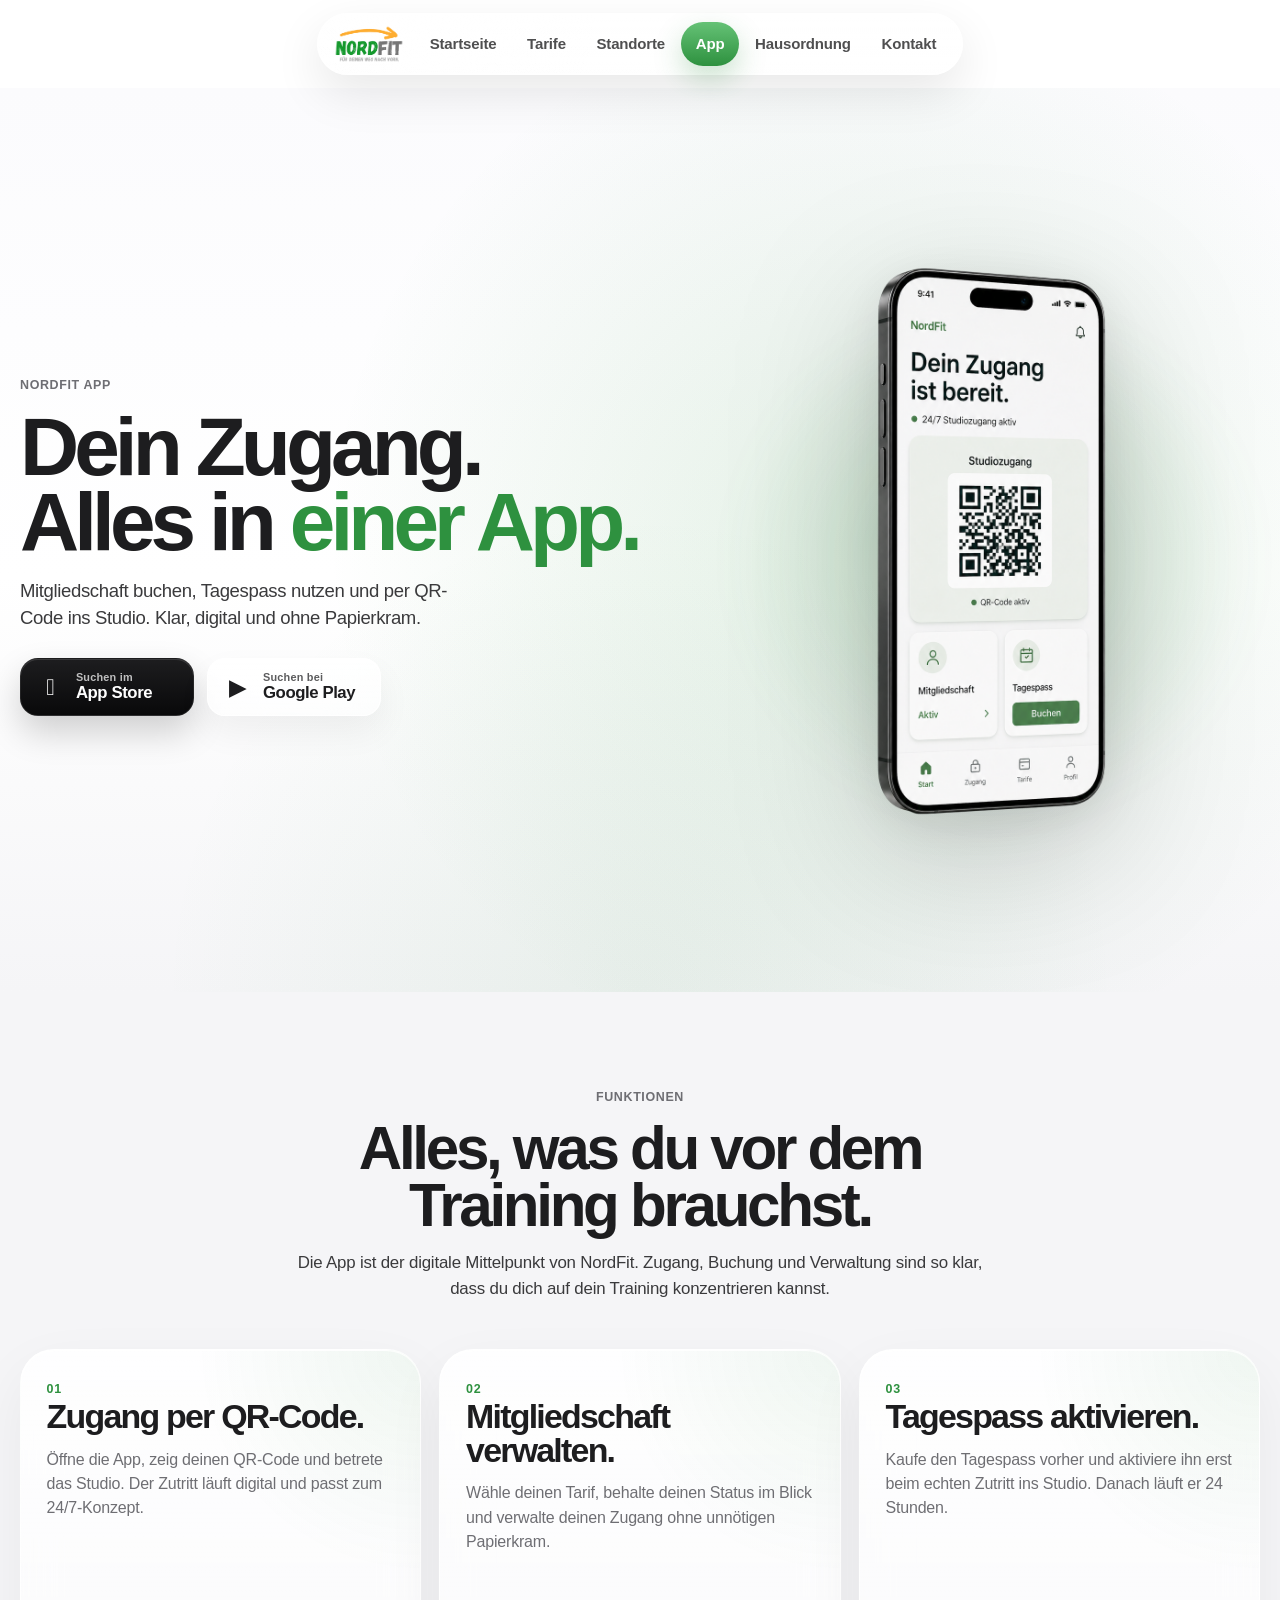
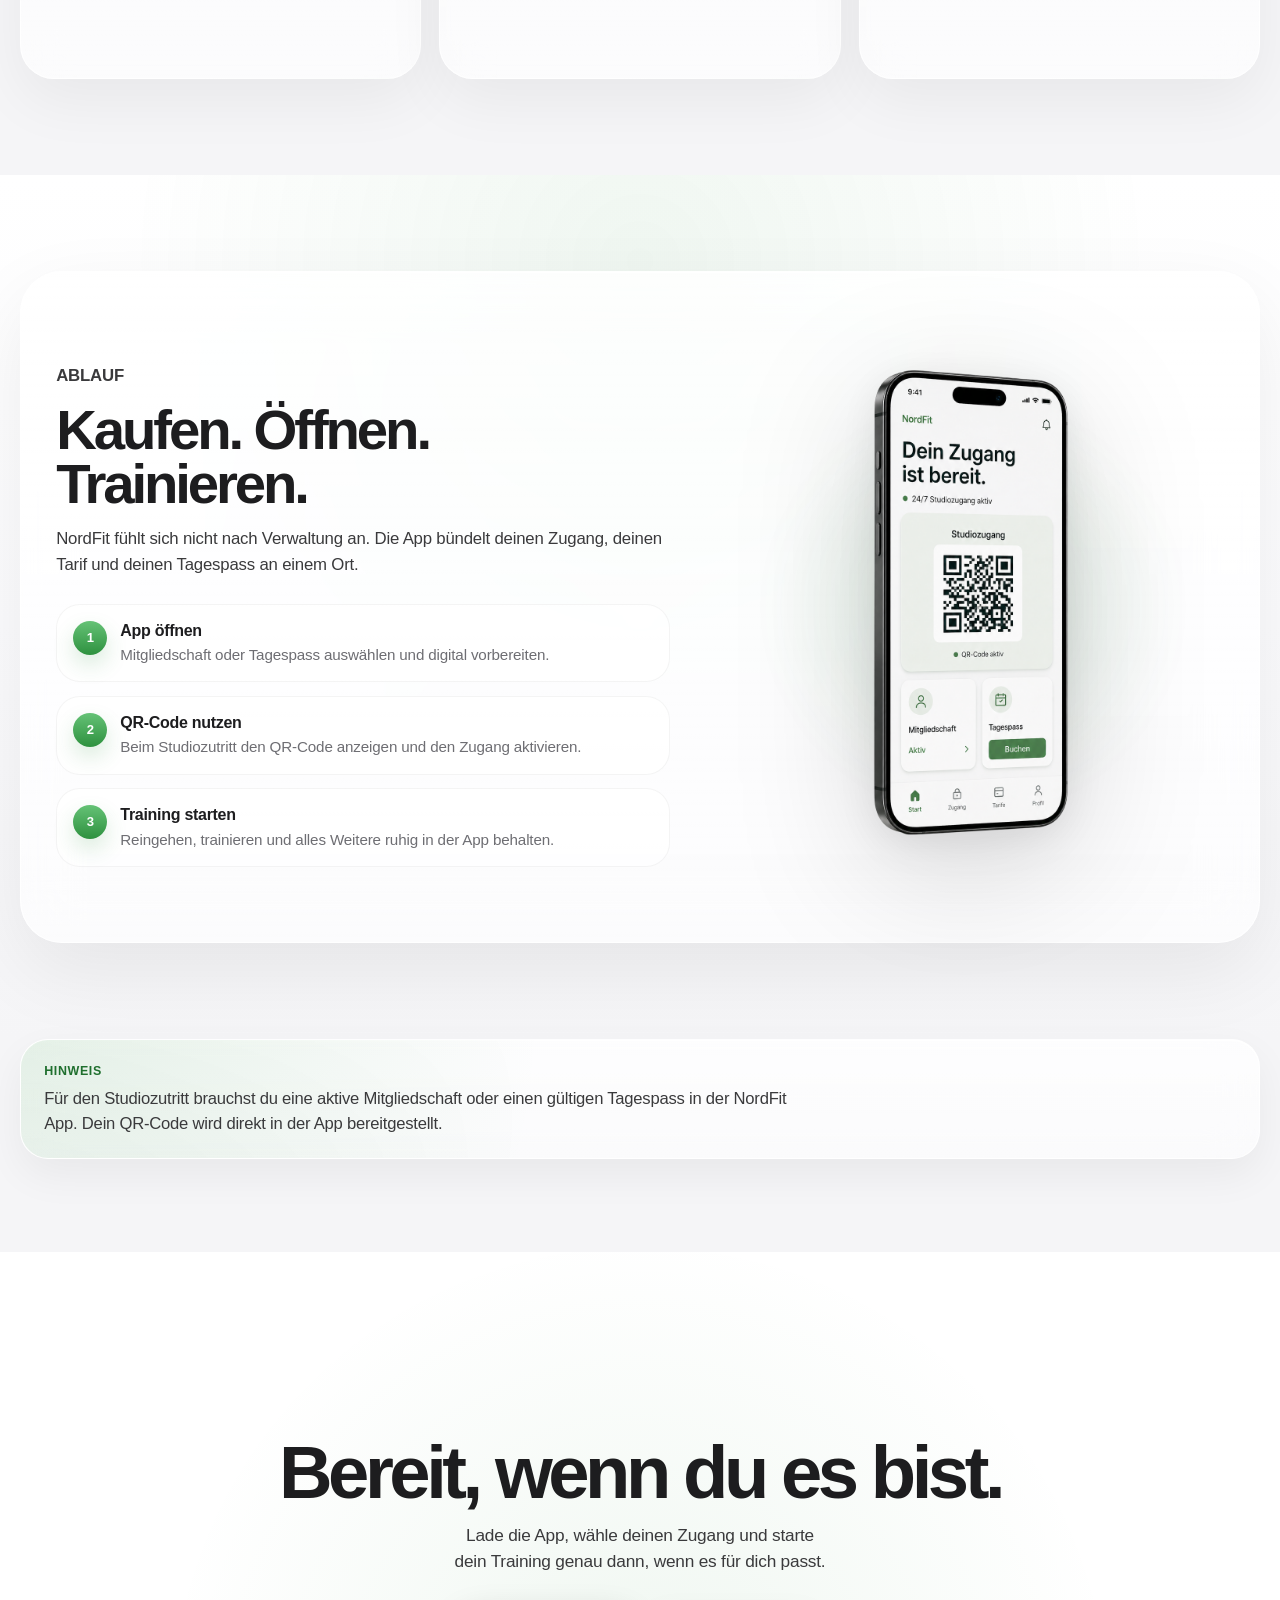
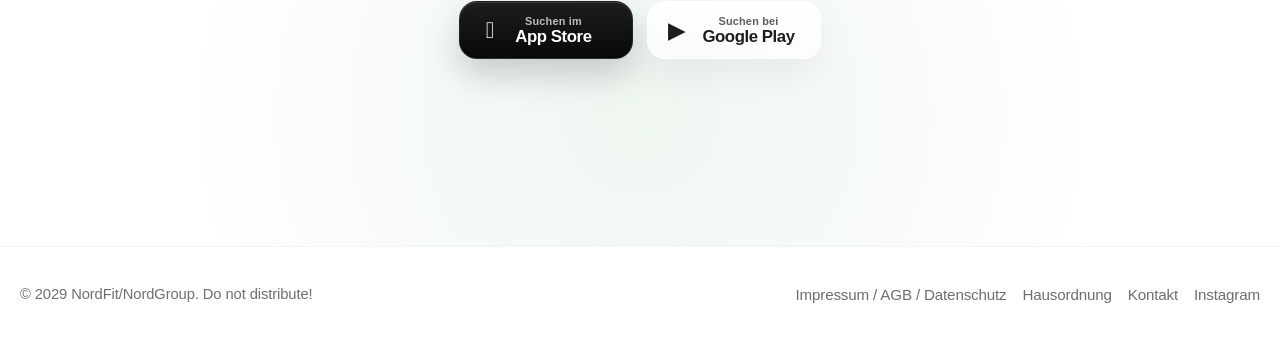
==== commit ee1c14ad: "Update app.html" ====
--- a/app.html
+++ b/app.html
@@ -460,54 +460,93 @@
     @media (max-width: 768px) {
       .app-hero {
         min-height: auto;
-        padding: 5.2rem 0 4.4rem;
+        padding: 5rem 0 0.8rem;
+        align-items: start;
+        overflow: hidden;
+        background:
+          radial-gradient(circle at 50% 76%, rgba(46, 145, 63, 0.14), transparent 22rem),
+          radial-gradient(circle at 50% 100%, rgba(46, 145, 63, 0.12), transparent 28rem),
+          linear-gradient(180deg, #fbfbfd 0%, #ffffff 47%, #eef7ef 100%);
       }
 
       .app-hero-grid {
-        gap: 2.4rem;
+        gap: 0.65rem;
+      }
+
+      .app-hero-copy {
+        text-align: center;
       }
 
       .app-hero-title {
-        font-size: clamp(2.55rem, 12vw, 4.1rem);
-        letter-spacing: -0.055em;
+        max-width: 9.5ch;
+        margin-inline: auto;
+        font-size: clamp(2.72rem, 12.8vw, 4.35rem);
+        line-height: 0.93;
+        letter-spacing: -0.056em;
+      }
+
+      .app-hero-title br {
+        display: none;
       }
 
       .app-hero-text {
         max-width: 34ch;
+        margin-top: 1rem;
         font-size: 1.04rem;
+        line-height: 1.45;
       }
 
       .app-store-row-clean {
+        width: min(100%, 430px);
+        display: grid;
+        grid-template-columns: repeat(2, minmax(0, 1fr));
+        gap: 0.62rem;
+        margin: 1.35rem auto 0;
+      }
+
+      .store-badge-clean {
         width: 100%;
-        display: grid;
-        gap: 0.7rem;
-        margin-top: 1.45rem;
-      }
-
-      .store-badge-clean {
-        width: min(100%, 420px);
-        min-height: 58px;
-        margin-inline: auto;
-        border-radius: 18px;
+        min-width: 0;
+        min-height: 50px;
+        margin-inline: 0;
+        padding: 0.58rem 0.7rem;
+        border-radius: 16px;
+        gap: 0.52rem;
+      }
+
+      .store-badge-clean-icon {
+        width: 22px;
+        flex-basis: 22px;
+        font-size: 1.16rem;
+      }
+
+      .store-badge-clean-small {
+        font-size: 0.58rem;
       }
 
       .store-badge-clean-big {
-        font-size: 1.02rem;
+        font-size: 0.88rem;
       }
 
       .app-hero-visual {
-        min-height: 455px;
-        overflow: hidden;
+        min-height: 355px;
+        margin-top: 1.2rem;
+        overflow: visible;
+        align-items: start;
       }
 
       .app-hero-visual::before {
-        width: 430px;
-        height: 430px;
+        top: 38%;
+        width: 460px;
+        height: 460px;
+        background:
+          radial-gradient(circle, rgba(46, 145, 63, 0.17), rgba(46, 145, 63, 0.09) 44%, transparent 72%);
+        filter: blur(22px);
       }
 
       .app-phone {
-        width: min(88vw, 350px);
-        transform: translateY(0.5rem);
+        width: min(78vw, 310px);
+        transform: translateY(0);
       }
 
       .app-feature-section,
@@ -561,26 +600,45 @@
 
     @media (max-width: 480px) {
       .app-hero {
-        padding-top: 4.8rem;
+        padding-top: 4.5rem;
+      }
+
+      .app-hero-title {
+        font-size: clamp(2.58rem, 12.4vw, 3.9rem);
+      }
+
+      .app-store-row-clean {
+        width: min(100%, 395px);
+        gap: 0.55rem;
       }
 
       .store-badge-clean {
-        min-height: 56px;
-        padding: 0.68rem 0.9rem;
+        min-height: 48px;
+        padding: 0.55rem 0.62rem;
+        border-radius: 15px;
       }
 
       .store-badge-clean-icon {
-        width: 26px;
-        flex-basis: 26px;
-        font-size: 1.35rem;
+        width: 20px;
+        flex-basis: 20px;
+        font-size: 1.05rem;
+      }
+
+      .store-badge-clean-small {
+        font-size: 0.54rem;
+      }
+
+      .store-badge-clean-big {
+        font-size: 0.8rem;
       }
 
       .app-hero-visual {
-        min-height: 410px;
+        min-height: 350px;
+        margin-top: 1.1rem;
       }
 
       .app-phone {
-        width: min(92vw, 315px);
+        width: min(78vw, 295px);
       }
 
       .app-feature-card {
@@ -694,7 +752,7 @@
 
           <p>
             Die App ist der digitale Mittelpunkt von NordFit. Zugang, Buchung und Verwaltung
-            sollen so klar sein, dass du dich auf dein Training konzentrieren kannst.
+            sind so klar, dass du dich auf dein Training konzentrieren kannst.
           </p>
         </div>
 
@@ -707,7 +765,7 @@
 
               <p>
                 Öffne die App, zeig deinen QR-Code und betrete das Studio.
-                Der Zutritt ist digital geplant und passend zum 24/7-Konzept.
+                Der Zutritt läuft digital und passt zum 24/7-Konzept.
               </p>
             </div>
           </article>
@@ -752,7 +810,7 @@
             </h2>
 
             <p>
-              NordFit soll sich nicht nach Verwaltung anfühlen. Die App bündelt deinen Zugang,
+              NordFit fühlt sich nicht nach Verwaltung an. Die App bündelt deinen Zugang,
               deinen Tarif und deinen Tagespass an einem Ort.
             </p>
 
@@ -799,9 +857,8 @@
           <p class="info-note-label">Hinweis</p>
 
           <p class="info-note-text">
-            Die App-Funktionen sind als Konzept für NordFit geplant. Sobald ein Studio aktiv
-            vorbereitet wird, können Buchung, Zugang und konkrete technische Abläufe final
-            ausgearbeitet werden.
+            Für den Studiozutritt brauchst du eine aktive Mitgliedschaft oder einen gültigen
+            Tagespass in der NordFit App. Dein QR-Code wird direkt in der App bereitgestellt.
           </p>
         </div>
       </div>
@@ -853,7 +910,7 @@
     <div class="container">
       <div class="footer-shell">
         <div class="flex footer-row">
-          <p class="muted">© 2030 NordFit/NordGroup. Do not distribute!</p>
+          <p class="muted">© 2029 NordFit/NordGroup. Do not distribute!</p>
 
           <div class="flex footer-links">
             <a href="impressum.html">Impressum / AGB / Datenschutz</a>
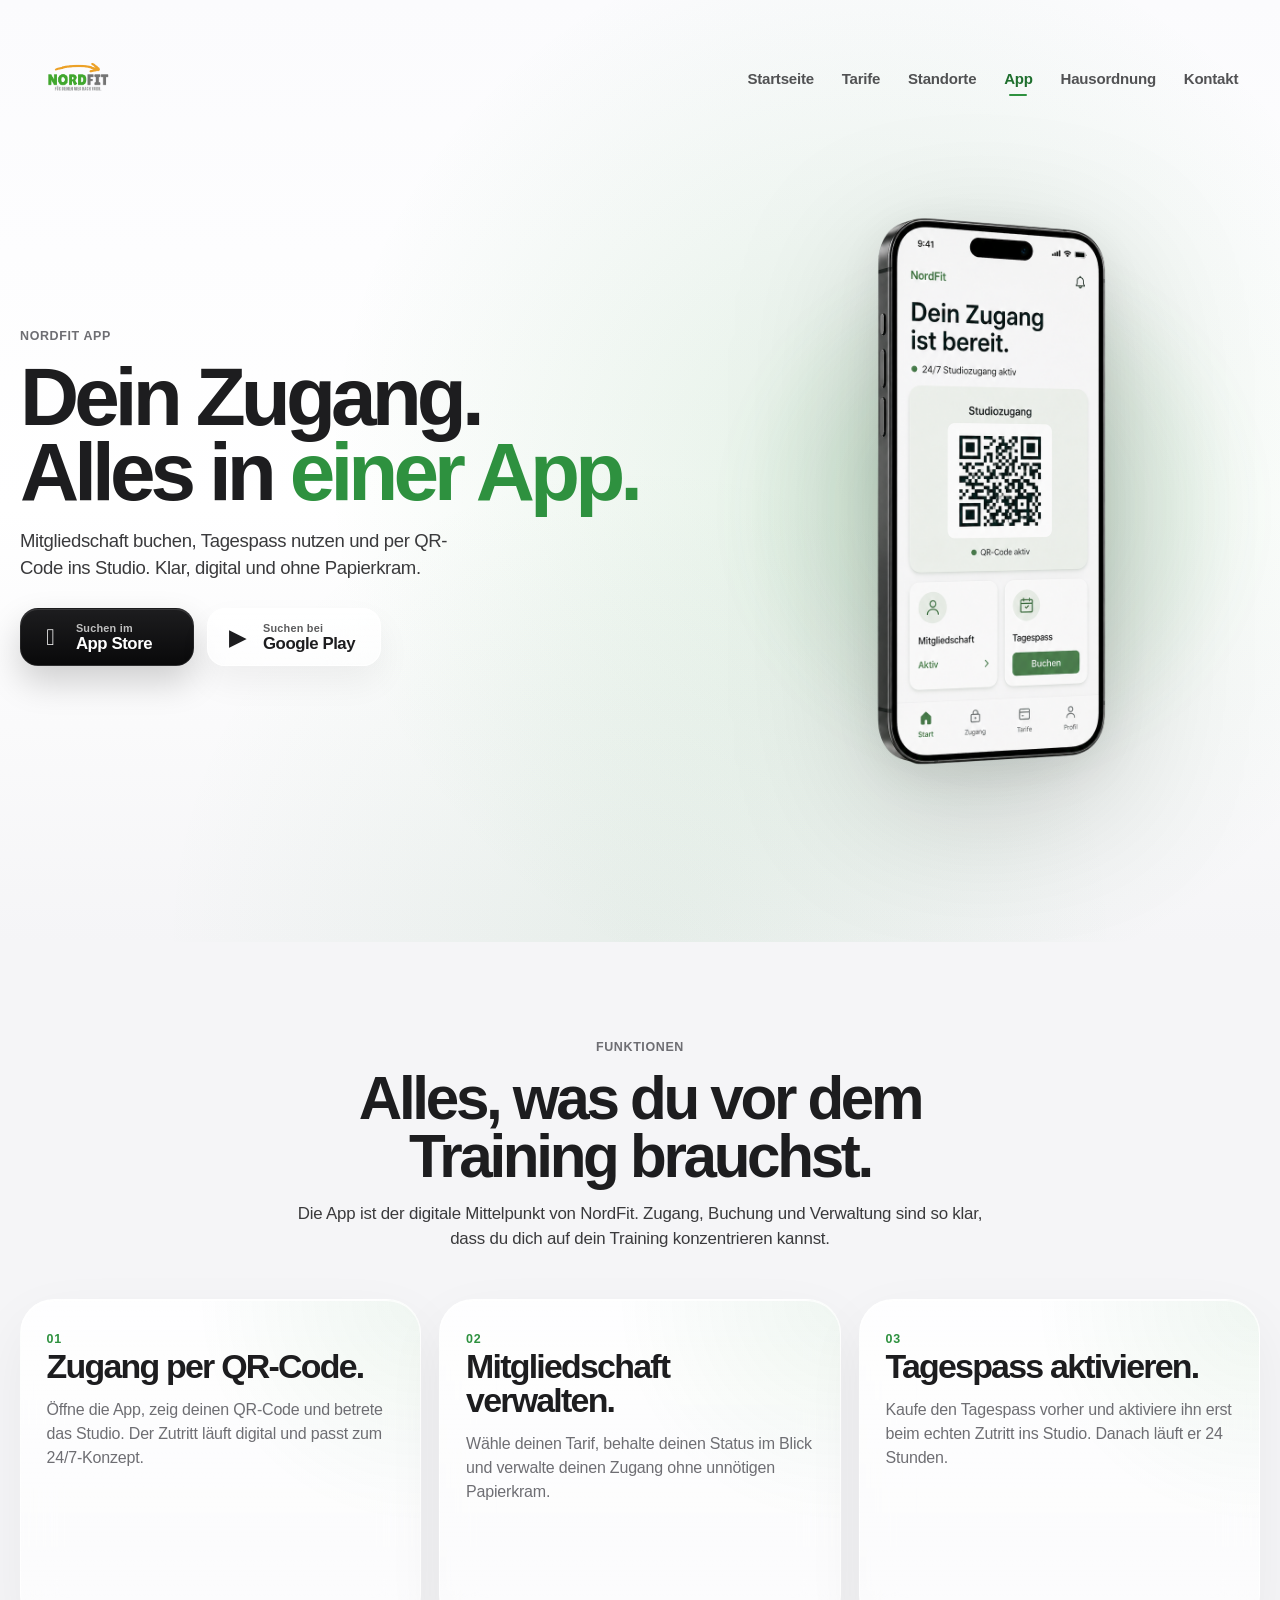
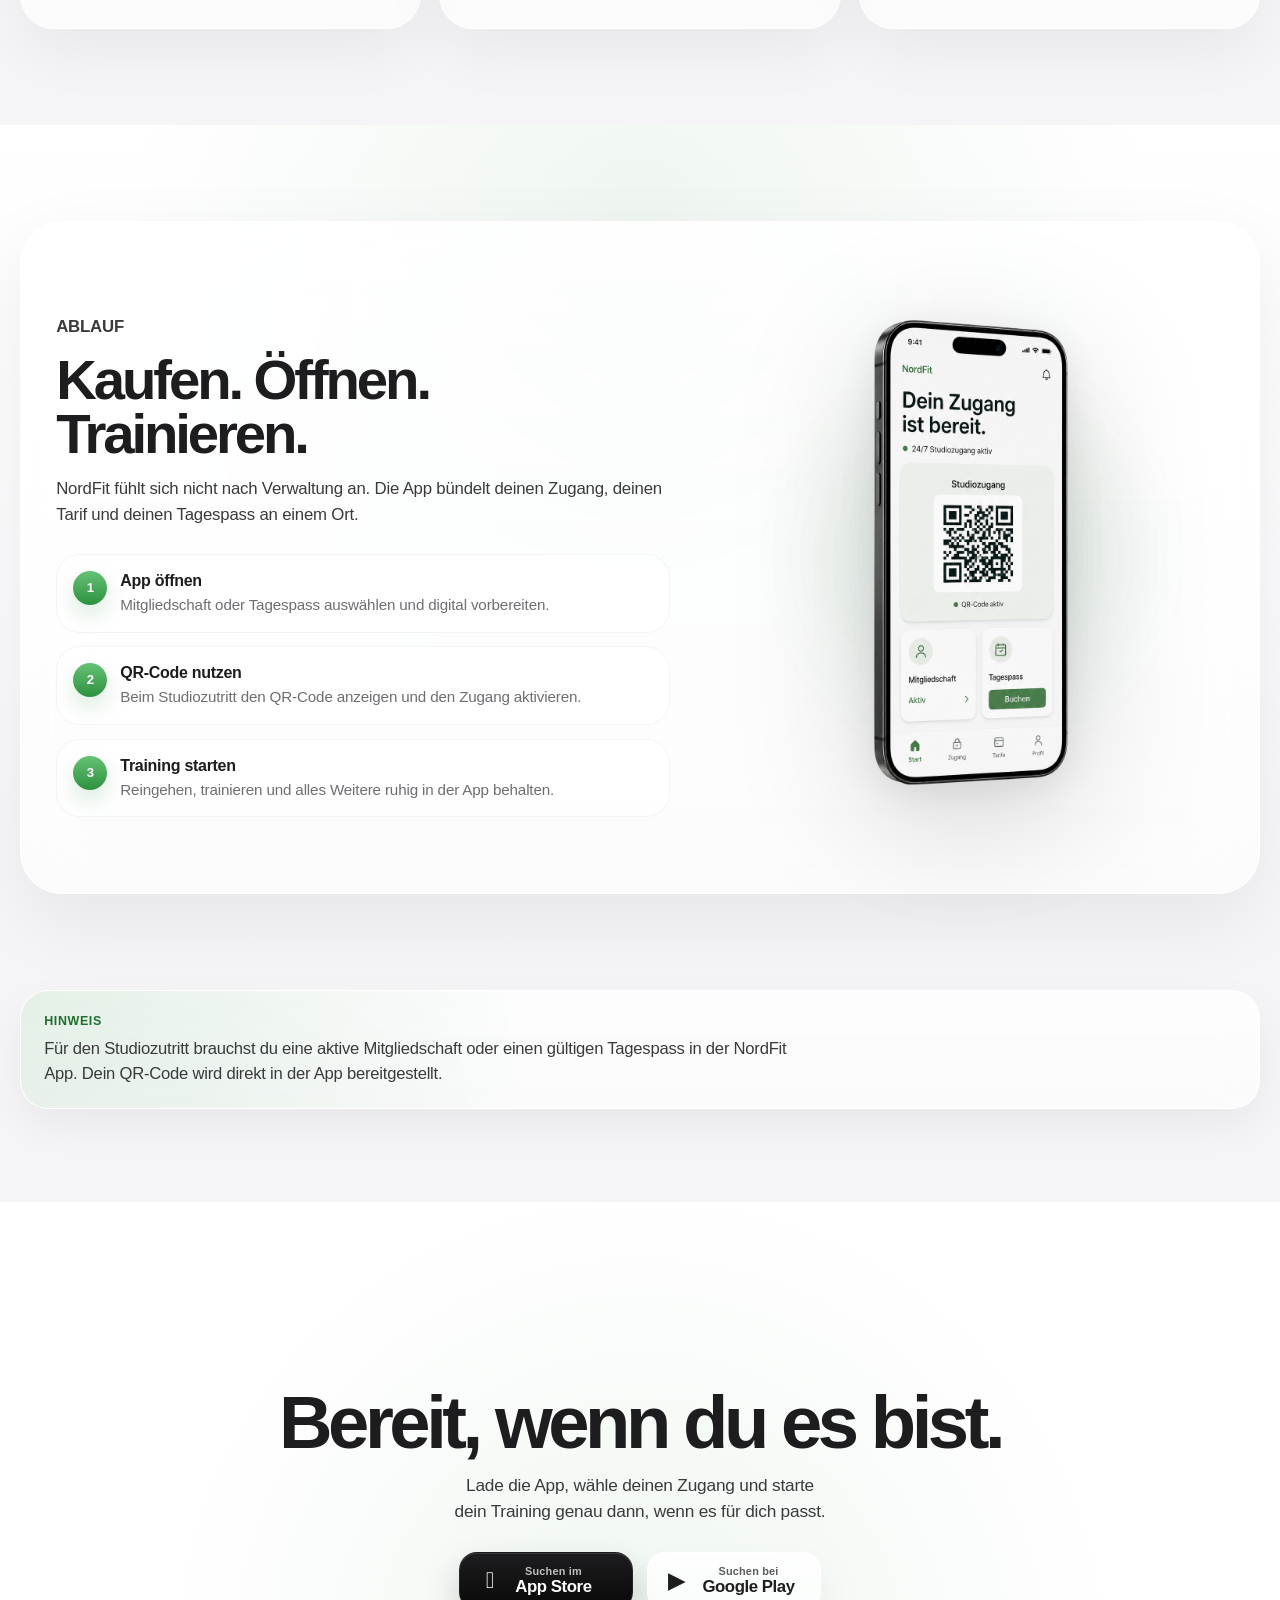
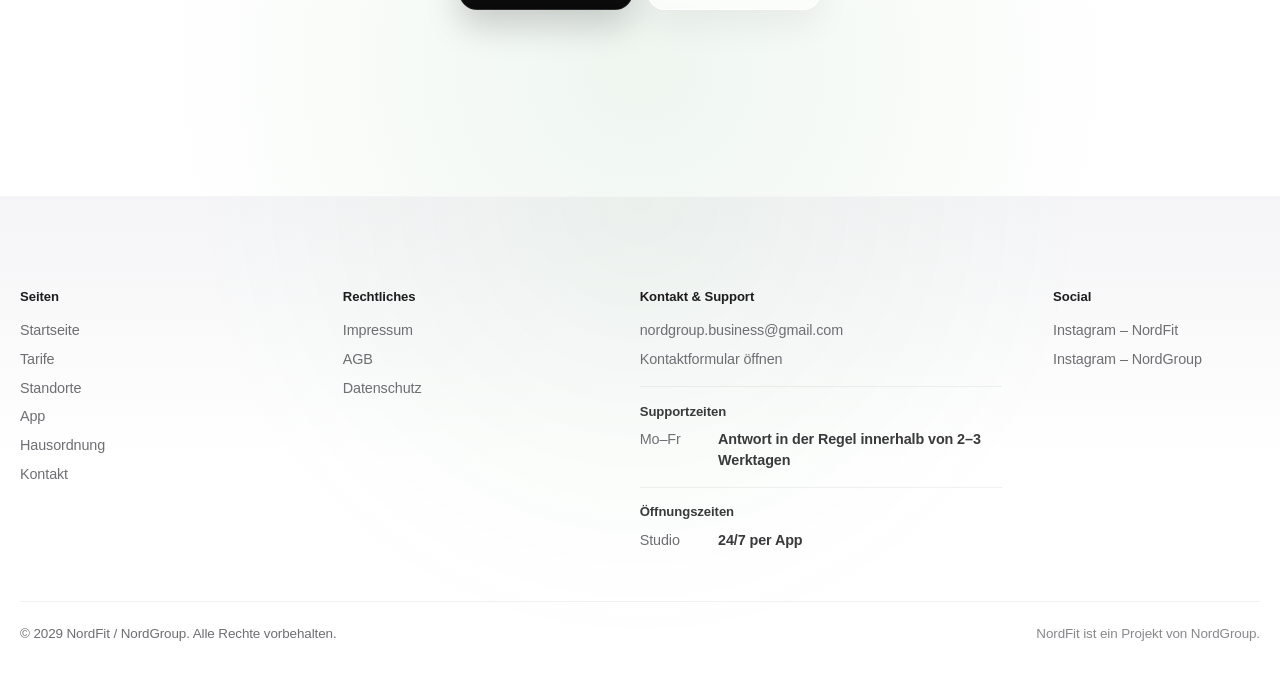
==== commit c55d9b45: "Update app.html" ====
--- a/app.html
+++ b/app.html
@@ -909,15 +909,83 @@
   <footer class="site-footer">
     <div class="container">
       <div class="footer-shell">
-        <div class="flex footer-row">
-          <p class="muted">© 2029 NordFit/NordGroup. Do not distribute!</p>
-
-          <div class="flex footer-links">
-            <a href="impressum.html">Impressum / AGB / Datenschutz</a>
-            <a href="hausordnung.html">Hausordnung</a>
-            <a href="kontakt.html">Kontakt</a>
-            <a href="https://instagram.com/nordfit.business" target="_blank" rel="noopener noreferrer">Instagram</a>
+        <div class="footer-main">
+          <div class="footer-column">
+            <p class="footer-column-title">Seiten</p>
+
+            <nav class="footer-link-list" aria-label="Footer Navigation">
+              <a href="index.html">Startseite</a>
+              <a href="mitgliedschaften.html">Tarife</a>
+              <a href="standorte.html">Standorte</a>
+              <a href="app.html">App</a>
+              <a href="hausordnung.html">Hausordnung</a>
+              <a href="kontakt.html">Kontakt</a>
+            </nav>
           </div>
+
+          <div class="footer-column">
+            <p class="footer-column-title">Rechtliches</p>
+
+            <nav class="footer-link-list" aria-label="Rechtliche Seiten">
+              <a href="impressum.html">Impressum</a>
+              <a href="impressum.html">AGB</a>
+              <a href="impressum.html">Datenschutz</a>
+            </nav>
+          </div>
+
+          <div class="footer-column">
+            <p class="footer-column-title">Kontakt & Support</p>
+
+            <div class="footer-contact-list">
+              <a href="mailto:nordgroup.business@gmail.com">
+                nordgroup.business@gmail.com
+              </a>
+
+              <a href="kontakt.html">
+                Kontaktformular öffnen
+              </a>
+            </div>
+
+            <div class="footer-phone-times" aria-label="Supportzeiten">
+              <p class="footer-phone-title">Supportzeiten</p>
+
+              <div class="footer-phone-row">
+                <span>Mo–Fr</span>
+                <strong>Antwort in der Regel innerhalb von 2–3 Werktagen</strong>
+              </div>
+            </div>
+
+            <div class="footer-phone-times" aria-label="Öffnungszeiten">
+              <p class="footer-phone-title">Öffnungszeiten</p>
+
+              <div class="footer-phone-row">
+                <span>Studio</span>
+                <strong>24/7 per App</strong>
+              </div>
+            </div>
+          </div>
+
+          <div class="footer-column">
+            <p class="footer-column-title">Social</p>
+
+            <nav class="footer-link-list" aria-label="Social Media">
+              <a href="https://instagram.com/nordfit.business" target="_blank" rel="noopener noreferrer">
+                Instagram – NordFit
+              </a>
+
+              <a href="https://instagram.com/nordgroup.business" target="_blank" rel="noopener noreferrer">
+                Instagram – NordGroup
+              </a>
+            </nav>
+          </div>
+        </div>
+
+        <div class="footer-bottom">
+          <p>© 2029 NordFit / NordGroup. Alle Rechte vorbehalten.</p>
+
+          <p class="footer-bottom-note">
+            NordFit ist ein Projekt von NordGroup.
+          </p>
         </div>
       </div>
     </div>
--- a/css/style.css
+++ b/css/style.css
@@ -30,9 +30,9 @@
   --font-main: -apple-system, BlinkMacSystemFont, "Helvetica Neue", Helvetica, Arial, sans-serif;
 
   --ease: cubic-bezier(0.22, 1, 0.36, 1);
-  --fast: 0.18s var(--ease);
-  --medium: 0.32s var(--ease);
-  --slow: 0.62s var(--ease);
+  --fast: 0.16s var(--ease);
+  --medium: 0.22s var(--ease);
+  --slow: 0.42s var(--ease);
 }
 
 *,
@@ -66,6 +66,26 @@
   font-synthesis-weight: none;
 }
 
+body.page-enter {
+  opacity: 0;
+  transform: translateY(6px);
+}
+
+body.page-ready {
+  opacity: 1;
+  transform: none;
+  transition:
+    opacity 0.24s var(--ease);
+}
+
+body.page-leaving {
+  opacity: 0;
+  transform: translateY(5px);
+  transition:
+    opacity 0.16s var(--ease),
+    transform 0.16s var(--ease);
+}
+
 body.nav-open,
 body.modal-open {
   overflow: hidden;
@@ -162,63 +182,66 @@
   margin-top: 1.35rem;
 }
 
+/* Grundabstand wegen festem Header */
+
+main > section:first-child {
+  padding-top: max(9rem, 13vh);
+}
+
 /* Header */
 
 .site-header {
-  position: sticky;
-  top: 0;
+  position: fixed;
+  inset: 0 0 auto;
   z-index: 9000;
-  padding: 0.82rem 0;
+  padding: 1rem 0;
+  background: transparent;
+  pointer-events: none;
+}
+
+.site-header .container {
+  pointer-events: none;
 }
 
 .site-header-inner {
   position: relative;
-  isolation: isolate;
-  width: fit-content;
-  max-width: min(100%, 980px);
+  width: 100%;
+  max-width: var(--max-width);
+  min-height: 64px;
   margin-inline: auto;
   display: flex;
   align-items: center;
-  justify-content: center;
-  gap: 0.72rem;
-  min-height: 62px;
-  padding: 0.5rem 0.72rem 0.5rem 0.9rem;
+  justify-content: space-between;
+  gap: 1.25rem;
+  padding: 0.38rem 0.52rem 0.38rem 0.75rem;
+  border: 1px solid transparent;
   border-radius: var(--radius-pill);
-  background:
-    linear-gradient(180deg, rgba(255, 255, 255, 0.72), rgba(255, 255, 255, 0.46));
-  border: 1px solid rgba(255, 255, 255, 0.78);
-  box-shadow:
-    inset 0 1px 0 rgba(255, 255, 255, 0.92),
-    inset 0 -1px 0 rgba(255, 255, 255, 0.28),
-    0 18px 48px rgba(0, 0, 0, 0.095);
-  backdrop-filter: blur(42px) saturate(190%);
-  -webkit-backdrop-filter: blur(42px) saturate(190%);
+  background: transparent;
+  box-shadow: none;
+  backdrop-filter: blur(0) saturate(100%);
+  -webkit-backdrop-filter: blur(0) saturate(100%);
+  pointer-events: auto;
   transition:
-    background var(--medium),
-    box-shadow var(--medium),
-    border-color var(--medium);
+    background-color 0.16s var(--ease),
+    border-color 0.16s var(--ease),
+    box-shadow 0.16s var(--ease),
+    backdrop-filter 0.16s var(--ease),
+    -webkit-backdrop-filter 0.16s var(--ease);
 }
 
 .site-header-inner::before {
-  content: "";
-  position: absolute;
-  inset: 1px;
-  z-index: -1;
-  border-radius: inherit;
-  background:
-    radial-gradient(circle at 18% 0%, rgba(255, 255, 255, 0.82), transparent 30%),
-    linear-gradient(180deg, rgba(255, 255, 255, 0.28), rgba(255, 255, 255, 0.04));
-  pointer-events: none;
+  display: none;
 }
 
 .site-header-inner.scrolled {
   background:
-    linear-gradient(180deg, rgba(255, 255, 255, 0.86), rgba(255, 255, 255, 0.62));
-  border-color: rgba(255, 255, 255, 0.86);
+    linear-gradient(180deg, rgba(255, 255, 255, 0.82), rgba(255, 255, 255, 0.62));
+  border-color: rgba(255, 255, 255, 0.82);
   box-shadow:
     inset 0 1px 0 rgba(255, 255, 255, 0.94),
-    inset 0 -1px 0 rgba(255, 255, 255, 0.32),
-    0 20px 56px rgba(0, 0, 0, 0.12);
+    0 16px 42px rgba(0, 0, 0, 0.09);
+  backdrop-filter: blur(28px) saturate(175%);
+  -webkit-backdrop-filter: blur(28px) saturate(175%);
 }
 
 .logo {
@@ -226,13 +249,19 @@
   align-items: center;
   justify-content: center;
   flex: 0 0 auto;
-  padding-left: 0.12rem;
+  line-height: 0;
+  transform: translateZ(0);
 }
 
 .logo img {
   width: auto;
-  height: 38px;
+  height: 112px;
+  max-width: none;
   object-fit: contain;
+  image-rendering: auto;
+  transform: translateZ(0);
+  backface-visibility: hidden;
+  -webkit-backface-visibility: hidden;
 }
 
 .site-nav,
@@ -244,36 +273,51 @@
 .site-nav ul {
   display: flex;
   align-items: center;
-  gap: 0.12rem;
+  gap: 0.18rem;
 }
 
 .site-nav a {
+  position: relative;
   display: inline-flex;
   align-items: center;
-  min-height: 40px;
-  padding: 0.64rem 0.9rem;
+  min-height: 38px;
+  padding: 0.54rem 0.78rem;
   border-radius: var(--radius-pill);
-  color: rgba(29, 29, 31, 0.78);
+  color: rgba(29, 29, 31, 0.76);
   font-size: 0.94rem;
-  font-weight: 620;
-  letter-spacing: -0.012em;
+  font-weight: 630;
+  letter-spacing: -0.014em;
   transition:
+    color var(--fast),
     background var(--fast),
-    color var(--fast),
-    border-color var(--fast);
+    opacity var(--fast),
+    transform var(--fast);
 }
 
 .site-nav a:hover {
   color: var(--text);
-  background: rgba(255, 255, 255, 0.5);
+  background: rgba(255, 255, 255, 0.48);
+  transform: translateY(-1px);
 }
 
 .nav-link.active,
 .nav-link.active:hover,
 .nav-link.active:focus-visible {
-  color: var(--white) !important;
-  background: linear-gradient(180deg, var(--nf-green-light), var(--nf-green)) !important;
-  box-shadow: 0 12px 28px rgba(46, 145, 63, 0.25) !important;
+  color: var(--nf-green-dark) !important;
+  background: transparent !important;
+  box-shadow: none !important;
+}
+
+.nav-link.active::after {
+  content: "";
+  position: absolute;
+  left: 50%;
+  bottom: 0.22rem;
+  width: 18px;
+  height: 2px;
+  border-radius: 999px;
+  background: var(--nf-green);
+  transform: translateX(-50%);
 }
 
 .burger {
@@ -283,23 +327,25 @@
   align-items: center;
   justify-content: center;
   flex: 0 0 auto;
-  border-radius: var(--radius-pill);
+  border-radius: 50%;
   background:
-    linear-gradient(180deg, rgba(255, 255, 255, 0.78), rgba(255, 255, 255, 0.48));
+    linear-gradient(180deg, rgba(255, 255, 255, 0.82), rgba(255, 255, 255, 0.6));
   border: 1px solid rgba(255, 255, 255, 0.78);
   box-shadow:
-    inset 0 1px 0 rgba(255, 255, 255, 0.86),
-    0 14px 34px rgba(0, 0, 0, 0.08);
-  backdrop-filter: blur(42px) saturate(190%);
-  -webkit-backdrop-filter: blur(42px) saturate(190%);
+    inset 0 1px 0 rgba(255, 255, 255, 0.9),
+    0 12px 28px rgba(0, 0, 0, 0.07);
+  backdrop-filter: blur(24px) saturate(170%);
+  -webkit-backdrop-filter: blur(24px) saturate(170%);
   transition:
-    background var(--medium),
-    box-shadow var(--medium);
+    background var(--fast),
+    box-shadow var(--fast),
+    transform var(--fast);
 }
 
 .burger:hover {
   background:
-    linear-gradient(180deg, rgba(255, 255, 255, 0.92), rgba(255, 255, 255, 0.64));
+    linear-gradient(180deg, rgba(255, 255, 255, 0.96), rgba(255, 255, 255, 0.72));
+  transform: translateY(-1px);
 }
 
 .burger-lines {
@@ -319,10 +365,10 @@
   transform: translateX(-50%);
   transform-origin: center;
   transition:
-    top 0.36s var(--ease),
-    transform 0.36s var(--ease),
-    opacity 0.24s var(--ease),
-    width 0.36s var(--ease);
+    top 0.22s var(--ease),
+    transform 0.22s var(--ease),
+    opacity 0.16s var(--ease),
+    width 0.22s var(--ease);
 }
 
 .burger-lines span:nth-child(1) {
@@ -370,6 +416,12 @@
   padding: 7.5rem 1.5rem 3.5rem;
   text-align: center;
   isolation: isolate;
+}
+
+.home-first-hero {
+  min-height: 100vh;
+  padding-top: max(10.4rem, 15vh);
+  padding-bottom: 4.5rem;
 }
 
 .product-copy {
@@ -423,7 +475,13 @@
     background-color var(--fast),
     color var(--fast),
     border-color var(--fast),
-    opacity var(--fast);
+    opacity var(--fast),
+    transform var(--fast),
+    box-shadow var(--fast);
+}
+
+.product-link:hover {
+  transform: translateY(-1px);
 }
 
 .product-link-primary {
@@ -434,6 +492,7 @@
 
 .product-link-primary:hover {
   opacity: 0.92;
+  box-shadow: 0 18px 40px rgba(46, 145, 63, 0.3);
 }
 
 .product-link-secondary {
@@ -462,7 +521,7 @@
 }
 
 .product-hero-main {
-  min-height: calc(100vh - 88px);
+  min-height: 100vh;
   background:
     radial-gradient(circle at 50% 78%, rgba(46, 145, 63, 0.13), transparent 32rem),
     linear-gradient(180deg, #fbfbfd 0%, #ffffff 50%, #f5f5f7 100%);
@@ -656,7 +715,13 @@
     background-color var(--fast),
     color var(--fast),
     border-color var(--fast),
-    opacity var(--fast);
+    opacity var(--fast),
+    transform var(--fast),
+    box-shadow var(--fast);
+}
+
+.btn:hover {
+  transform: translateY(-1px);
 }
 
 .btn-primary {
@@ -667,6 +732,7 @@
 
 .btn-primary:hover {
   opacity: 0.92;
+  box-shadow: 0 20px 42px rgba(46, 145, 63, 0.28);
 }
 
 .btn-secondary {
@@ -1707,7 +1773,12 @@
   transition:
     background-color var(--fast),
     border-color var(--fast),
-    opacity var(--fast);
+    opacity var(--fast),
+    transform var(--fast);
+}
+
+.store-badge:hover {
+  transform: translateY(-1px);
 }
 
 .store-badge-dark {
@@ -1813,8 +1884,7 @@
 
 .contact-info-item a:hover,
 .legal-info-row a:hover,
-.feature-card a:hover,
-.footer-links a:hover {
+.feature-card a:hover {
   color: var(--nf-green);
 }
 
@@ -2171,11 +2241,13 @@
   -webkit-backdrop-filter: blur(22px) saturate(170%);
   transition:
     background-color var(--fast),
-    opacity var(--fast);
+    opacity var(--fast),
+    transform var(--fast);
 }
 
 .gallery-arrow:hover {
   background: rgba(255, 255, 255, 0.9);
+  transform: translateY(-1px);
 }
 
 .gallery-arrow:disabled,
@@ -2187,35 +2259,127 @@
 /* Footer */
 
 .site-footer {
+  position: relative;
   margin-top: 0;
-  padding: 2.25rem 0 2.75rem;
-  border-top: 1px solid var(--line-soft);
-  background: #ffffff;
-}
-
-.footer-row {
+  padding: clamp(3.8rem, 7vw, 6.2rem) 0 2.3rem;
+  background:
+    radial-gradient(circle at 50% 0%, rgba(46, 145, 63, 0.055), transparent 28rem),
+    linear-gradient(180deg, #f5f5f7 0%, #ffffff 55%, #ffffff 100%);
+  border-top: 1px solid rgba(0, 0, 0, 0.045);
+}
+
+.footer-shell {
+  display: grid;
+  gap: clamp(2.2rem, 4vw, 3.2rem);
+}
+
+.footer-main {
+  display: grid;
+  grid-template-columns: 1.05fr 0.95fr 1.4fr 0.8fr;
+  gap: clamp(1.8rem, 4vw, 4.2rem);
+  align-items: start;
+}
+
+.footer-column {
+  min-width: 0;
+  display: grid;
+  gap: 0.85rem;
+}
+
+.footer-column-title {
+  color: var(--text);
+  font-size: 0.82rem;
+  font-weight: 760;
+  letter-spacing: -0.006em;
+}
+
+.footer-link-list,
+.footer-contact-list {
+  display: grid;
+  gap: 0.52rem;
+}
+
+.footer-link-list a,
+.footer-contact-list a,
+.footer-contact-list p,
+.footer-bottom p,
+.footer-phone-row,
+.footer-phone-note {
+  color: var(--muted);
+  font-size: 0.9rem;
+  line-height: 1.42;
+  letter-spacing: -0.008em;
+}
+
+.footer-link-list a,
+.footer-contact-list a {
+  width: fit-content;
+  transition:
+    color var(--fast),
+    opacity var(--fast),
+    transform var(--fast);
+}
+
+.footer-link-list a:hover,
+.footer-contact-list a:hover {
+  color: var(--nf-green-dark);
+  transform: translateX(2px);
+}
+
+.footer-phone-times {
+  display: grid;
+  gap: 0.48rem;
+  margin-top: 0.2rem;
+  padding-top: 0.9rem;
+  border-top: 1px solid rgba(0, 0, 0, 0.055);
+}
+
+.footer-phone-title {
+  color: var(--text-soft);
+  font-size: 0.82rem;
+  font-weight: 740;
+  letter-spacing: -0.006em;
+}
+
+.footer-phone-row {
+  display: grid;
+  grid-template-columns: 4.2rem 1fr;
+  gap: 0.7rem;
+  align-items: baseline;
+}
+
+.footer-phone-row span {
+  color: var(--muted);
+}
+
+.footer-phone-row strong {
+  color: var(--text-soft);
+  font-weight: 690;
+}
+
+.footer-phone-note {
+  max-width: 31rem;
+  margin-top: 0.22rem;
+  font-size: 0.84rem;
+  color: rgba(110, 110, 115, 0.86);
+}
+
+.footer-bottom {
+  display: flex;
   align-items: center;
   justify-content: space-between;
   gap: 1rem;
   flex-wrap: wrap;
-}
-
-.footer-row > .muted {
-  max-width: 460px;
-  font-size: 0.92rem;
-  line-height: 1.45;
-  letter-spacing: -0.006em;
-}
-
-.footer-links {
-  gap: 1rem;
-  flex-wrap: wrap;
-  row-gap: 0.6rem;
-}
-
-.footer-links a {
-  color: var(--muted);
-  font-size: 0.95rem;
+  padding-top: 1.35rem;
+  border-top: 1px solid rgba(0, 0, 0, 0.055);
+}
+
+.footer-bottom p {
+  font-size: 0.84rem;
+}
+
+.footer-bottom-note {
+  color: rgba(110, 110, 115, 0.82) !important;
 }
 
 /* Reveal */
@@ -2231,7 +2395,7 @@
 @keyframes mobileMenuBackdropIn {
   from {
     opacity: 0;
-    filter: blur(4px);
+    filter: blur(2px);
   }
 
   to {
@@ -2243,7 +2407,7 @@
 @keyframes mobileNavIn {
   from {
     opacity: 0;
-    transform: translateY(-10px);
+    transform: translateY(-6px);
   }
 
   to {
@@ -2255,7 +2419,7 @@
 @keyframes mobileLinkIn {
   from {
     opacity: 0;
-    transform: translateY(12px);
+    transform: translateY(8px);
   }
 
   to {
@@ -2348,6 +2512,10 @@
 
   .app-showcase-image {
     width: min(70vw, 520px);
+  }
+
+  .footer-main {
+    grid-template-columns: repeat(2, minmax(0, 1fr));
   }
 }
 
@@ -2362,7 +2530,7 @@
     background: rgba(251, 251, 253, 0.86);
     backdrop-filter: blur(22px) saturate(160%);
     -webkit-backdrop-filter: blur(22px) saturate(160%);
-    animation: mobileMenuBackdropIn 0.34s var(--ease) both;
+    animation: mobileMenuBackdropIn 0.2s var(--ease) both;
   }
 
   .grid-2,
@@ -2374,62 +2542,53 @@
   }
 
   .site-header {
-    position: sticky;
-    top: 0;
+    position: fixed;
+    inset: 0 0 auto;
     z-index: 10000;
-    padding: 0.72rem 0;
+    padding: 0.95rem 0;
   }
 
   .site-header-inner {
     width: 100%;
     max-width: 100%;
-    min-height: 58px;
-    display: flex;
-    align-items: center;
-    justify-content: space-between;
-    flex-wrap: nowrap;
-    gap: 0.7rem;
-    padding: 0.55rem 0.66rem 0.55rem 0.78rem;
-    border-radius: 24px;
-    background:
-      linear-gradient(180deg, rgba(255, 255, 255, 0.78), rgba(255, 255, 255, 0.54));
-    border: 1px solid rgba(255, 255, 255, 0.76);
-    box-shadow:
-      inset 0 1px 0 rgba(255, 255, 255, 0.88),
-      0 16px 40px rgba(0, 0, 0, 0.065);
-    backdrop-filter: blur(28px) saturate(175%);
-    -webkit-backdrop-filter: blur(28px) saturate(175%);
-  }
-
-  .site-header-inner::before {
-    display: none;
+    min-height: 54px;
+    padding: 0;
+    border: 0;
+    border-radius: 0;
+    background: transparent;
+    box-shadow: none;
+    backdrop-filter: none;
+    -webkit-backdrop-filter: none;
+  }
+
+  .site-header-inner.scrolled {
+    min-height: 54px;
+    padding: 0;
+    border: 0;
+    border-radius: 0;
+    background: transparent;
+    box-shadow: none;
+    backdrop-filter: none;
+    -webkit-backdrop-filter: none;
   }
 
   .logo {
     position: relative;
     z-index: 10004;
-    padding-left: 0;
   }
 
   .logo img {
-    height: 32px;
+    height: 72px;
+    max-width: none;
+    transform: translateZ(0);
   }
 
   .burger {
     position: relative;
     z-index: 10004;
-    width: 42px;
-    height: 42px;
+    width: 46px;
+    height: 46px;
     display: inline-flex;
-    border-radius: 50%;
-    background:
-      linear-gradient(180deg, rgba(255, 255, 255, 0.88), rgba(255, 255, 255, 0.62));
-    border: 1px solid rgba(255, 255, 255, 0.76);
-    box-shadow:
-      inset 0 1px 0 rgba(255, 255, 255, 0.9),
-      0 12px 26px rgba(0, 0, 0, 0.075);
-    backdrop-filter: blur(24px) saturate(170%);
-    -webkit-backdrop-filter: blur(24px) saturate(170%);
   }
 
   .burger:hover,
@@ -2494,11 +2653,11 @@
     opacity: 0;
     visibility: hidden;
     pointer-events: none;
-    transform: translateY(-12px);
+    transform: translateY(-8px);
     transition:
-      opacity 0.34s var(--ease),
-      visibility 0.34s var(--ease),
-      transform 0.34s var(--ease);
+      opacity 0.2s var(--ease),
+      visibility 0.2s var(--ease),
+      transform 0.2s var(--ease);
     background: rgba(251, 251, 253, 0.9);
     backdrop-filter: blur(28px) saturate(165%);
     -webkit-backdrop-filter: blur(28px) saturate(165%);
@@ -2509,7 +2668,7 @@
     visibility: visible;
     pointer-events: auto;
     transform: translateY(0);
-    animation: mobileNavIn 0.34s var(--ease) both;
+    animation: mobileNavIn 0.2s var(--ease) both;
   }
 
   .site-nav ul {
@@ -2536,19 +2695,19 @@
   .site-nav li {
     display: block;
     opacity: 0;
-    transform: translateY(12px);
+    transform: translateY(8px);
   }
 
   .site-nav.open li {
-    animation: mobileLinkIn 0.46s var(--ease) forwards;
-  }
-
-  .site-nav.open li:nth-child(1) { animation-delay: 0.03s; }
-  .site-nav.open li:nth-child(2) { animation-delay: 0.06s; }
-  .site-nav.open li:nth-child(3) { animation-delay: 0.09s; }
-  .site-nav.open li:nth-child(4) { animation-delay: 0.12s; }
-  .site-nav.open li:nth-child(5) { animation-delay: 0.15s; }
-  .site-nav.open li:nth-child(6) { animation-delay: 0.18s; }
+    animation: mobileLinkIn 0.24s var(--ease) forwards;
+  }
+
+  .site-nav.open li:nth-child(1) { animation-delay: 0.02s; }
+  .site-nav.open li:nth-child(2) { animation-delay: 0.04s; }
+  .site-nav.open li:nth-child(3) { animation-delay: 0.06s; }
+  .site-nav.open li:nth-child(4) { animation-delay: 0.08s; }
+  .site-nav.open li:nth-child(5) { animation-delay: 0.1s; }
+  .site-nav.open li:nth-child(6) { animation-delay: 0.12s; }
 
   .site-nav a {
     position: relative;
@@ -2567,9 +2726,9 @@
     line-height: 1.16;
     letter-spacing: -0.044em;
     transition:
-      color 0.22s var(--ease),
-      transform 0.22s var(--ease),
-      opacity 0.22s var(--ease);
+      color 0.16s var(--ease),
+      transform 0.16s var(--ease),
+      opacity 0.16s var(--ease);
   }
 
   .site-nav a:hover,
@@ -2592,8 +2751,8 @@
     opacity: 0;
     transform: translateY(-50%) rotate(45deg) translateX(-6px);
     transition:
-      opacity 0.22s var(--ease),
-      transform 0.22s var(--ease);
+      opacity 0.16s var(--ease),
+      transform 0.16s var(--ease);
   }
 
   .site-nav a:hover::after,
@@ -2621,9 +2780,17 @@
     background: var(--nf-green);
     transform: translateY(-50%);
   }
+
+  .site-nav .nav-link.active::after {
+    display: none;
+  }
 }
 
 @media (max-width: 768px) {
+  main > section:first-child {
+    padding-top: max(8.6rem, 15vh);
+  }
+
   .container {
     width: min(100% - 1.2rem, var(--max-width));
   }
@@ -2633,8 +2800,14 @@
     padding: 6.5rem 1rem 3rem;
   }
 
+  .home-first-hero {
+    min-height: 100vh;
+    padding-top: max(9.3rem, 16vh);
+    padding-bottom: 3.9rem;
+  }
+
   .product-hero-main {
-    min-height: 88vh;
+    min-height: 100vh;
   }
 
   .product-copy h1,
@@ -2664,7 +2837,7 @@
 
   .home-hero-image-wrap {
     width: min(100%, 1180px);
-    margin-top: 2.7rem;
+    margin-top: 3.2rem;
     border-radius: 32px;
   }
 
@@ -2929,8 +3102,7 @@
   }
 
   .daypass-shell,
-  .contact-form-footer,
-  .footer-row {
+  .contact-form-footer {
     flex-direction: column;
     align-items: flex-start;
   }
@@ -2991,32 +3163,140 @@
   }
 
   .site-footer {
-    padding-bottom: 2.3rem;
-  }
-
-  .footer-row > .muted {
+    padding: 3.4rem 0 2rem;
+    background:
+      radial-gradient(circle at 50% 0%, rgba(46, 145, 63, 0.065), transparent 24rem),
+      linear-gradient(180deg, #f5f5f7 0%, #ffffff 58%, #ffffff 100%);
+  }
+
+  .footer-shell {
+    gap: 1.45rem;
+  }
+
+  .footer-main {
+    grid-template-columns: repeat(2, minmax(0, 1fr));
+    gap: 0.9rem;
+  }
+
+  .footer-column {
+    gap: 0.62rem;
+    padding: 1rem;
+    border-radius: 24px;
+    background:
+      linear-gradient(180deg, rgba(255, 255, 255, 0.76), rgba(255, 255, 255, 0.52));
+    border: 1px solid rgba(255, 255, 255, 0.78);
+    box-shadow:
+      inset 0 1px 0 rgba(255, 255, 255, 0.82),
+      0 12px 34px rgba(0, 0, 0, 0.045);
+    backdrop-filter: blur(22px) saturate(160%);
+    -webkit-backdrop-filter: blur(22px) saturate(160%);
+  }
+
+  .footer-column:nth-child(3) {
+    grid-column: 1 / -1;
+  }
+
+  .footer-column-title {
+    font-size: 0.78rem;
+    font-weight: 820;
+    letter-spacing: 0.035em;
+    text-transform: uppercase;
+  }
+
+  .footer-link-list,
+  .footer-contact-list {
+    gap: 0.34rem;
+  }
+
+  .footer-link-list a,
+  .footer-contact-list a,
+  .footer-contact-list p {
+    font-size: 0.94rem;
+    line-height: 1.35;
+  }
+
+  .footer-phone-times {
     max-width: 100%;
+    gap: 0.52rem;
+    margin-top: 0.35rem;
+    padding: 0.85rem;
+    border-top: 0;
+    border-radius: 20px;
+    background: rgba(46, 145, 63, 0.07);
+    border: 1px solid rgba(46, 145, 63, 0.13);
+  }
+
+  .footer-phone-title {
+    color: var(--nf-green-dark);
+    font-size: 0.76rem;
+    font-weight: 850;
+    letter-spacing: 0.045em;
+    text-transform: uppercase;
+  }
+
+  .footer-phone-row {
+    grid-template-columns: minmax(4.1rem, 0.5fr) minmax(0, 1fr);
+    gap: 0.65rem;
+    font-size: 0.94rem;
+  }
+
+  .footer-phone-row span {
+    color: var(--muted);
+    font-weight: 650;
+  }
+
+  .footer-phone-row strong {
+    color: var(--text);
+    font-weight: 760;
+  }
+
+  .footer-phone-note {
+    display: none;
+  }
+
+  .footer-bottom {
+    align-items: flex-start;
+    flex-direction: column;
+    gap: 0.38rem;
+    padding: 1rem;
+    border-top: 0;
+    border-radius: 24px;
+    background:
+      linear-gradient(180deg, rgba(255, 255, 255, 0.78), rgba(255, 255, 255, 0.56));
+    border: 1px solid rgba(255, 255, 255, 0.78);
+    box-shadow:
+      inset 0 1px 0 rgba(255, 255, 255, 0.82),
+      0 12px 34px rgba(0, 0, 0, 0.04);
+  }
+
+  .footer-bottom p {
+    font-size: 0.88rem;
+    line-height: 1.4;
   }
 }
 
 @media (max-width: 480px) {
+  main > section:first-child {
+    padding-top: max(8.1rem, 14vh);
+  }
+
   .container {
     width: min(100% - 1rem, var(--max-width));
   }
 
-  .site-header-inner {
-    min-height: 56px;
-    padding: 0.52rem 0.62rem 0.52rem 0.7rem;
-    border-radius: 22px;
+  .site-header {
+    padding-top: 0.82rem;
+    padding-bottom: 0.82rem;
   }
 
   .logo img {
-    height: 31px;
+    height: 68px;
+    max-width: none;
   }
 
   .burger {
-    width: 40px;
-    height: 40px;
+    width: 44px;
+    height: 44px;
   }
 
   .site-nav {
@@ -3034,6 +3314,16 @@
 
   .product-hero {
     min-height: 82vh;
+  }
+
+  .home-first-hero {
+    min-height: 100vh;
+    padding-top: max(8.8rem, 15vh);
+    padding-bottom: 3.5rem;
+  }
+
+  .product-hero-main {
+    min-height: 100vh;
   }
 
   .product-copy h1,
@@ -3157,4 +3447,42 @@
   .gallery-placeholder {
     font-size: 0.94rem;
   }
-}
+
+  .site-footer {
+    padding: 3.1rem 0 1.9rem;
+  }
+
+  .footer-main {
+    gap: 0.72rem;
+  }
+
+  .footer-column {
+    padding: 0.92rem;
+    border-radius: 22px;
+  }
+
+  .footer-column-title {
+    font-size: 0.74rem;
+  }
+
+  .footer-link-list a,
+  .footer-contact-list a,
+  .footer-contact-list p {
+    font-size: 0.9rem;
+  }
+
+  .footer-phone-times {
+    padding: 0.78rem;
+    border-radius: 18px;
+  }
+
+  .footer-phone-row {
+    grid-template-columns: 3.9rem 1fr;
+    gap: 0.55rem;
+  }
+
+  .footer-bottom {
+    padding: 0.92rem;
+    border-radius: 22px;
+  }
+}
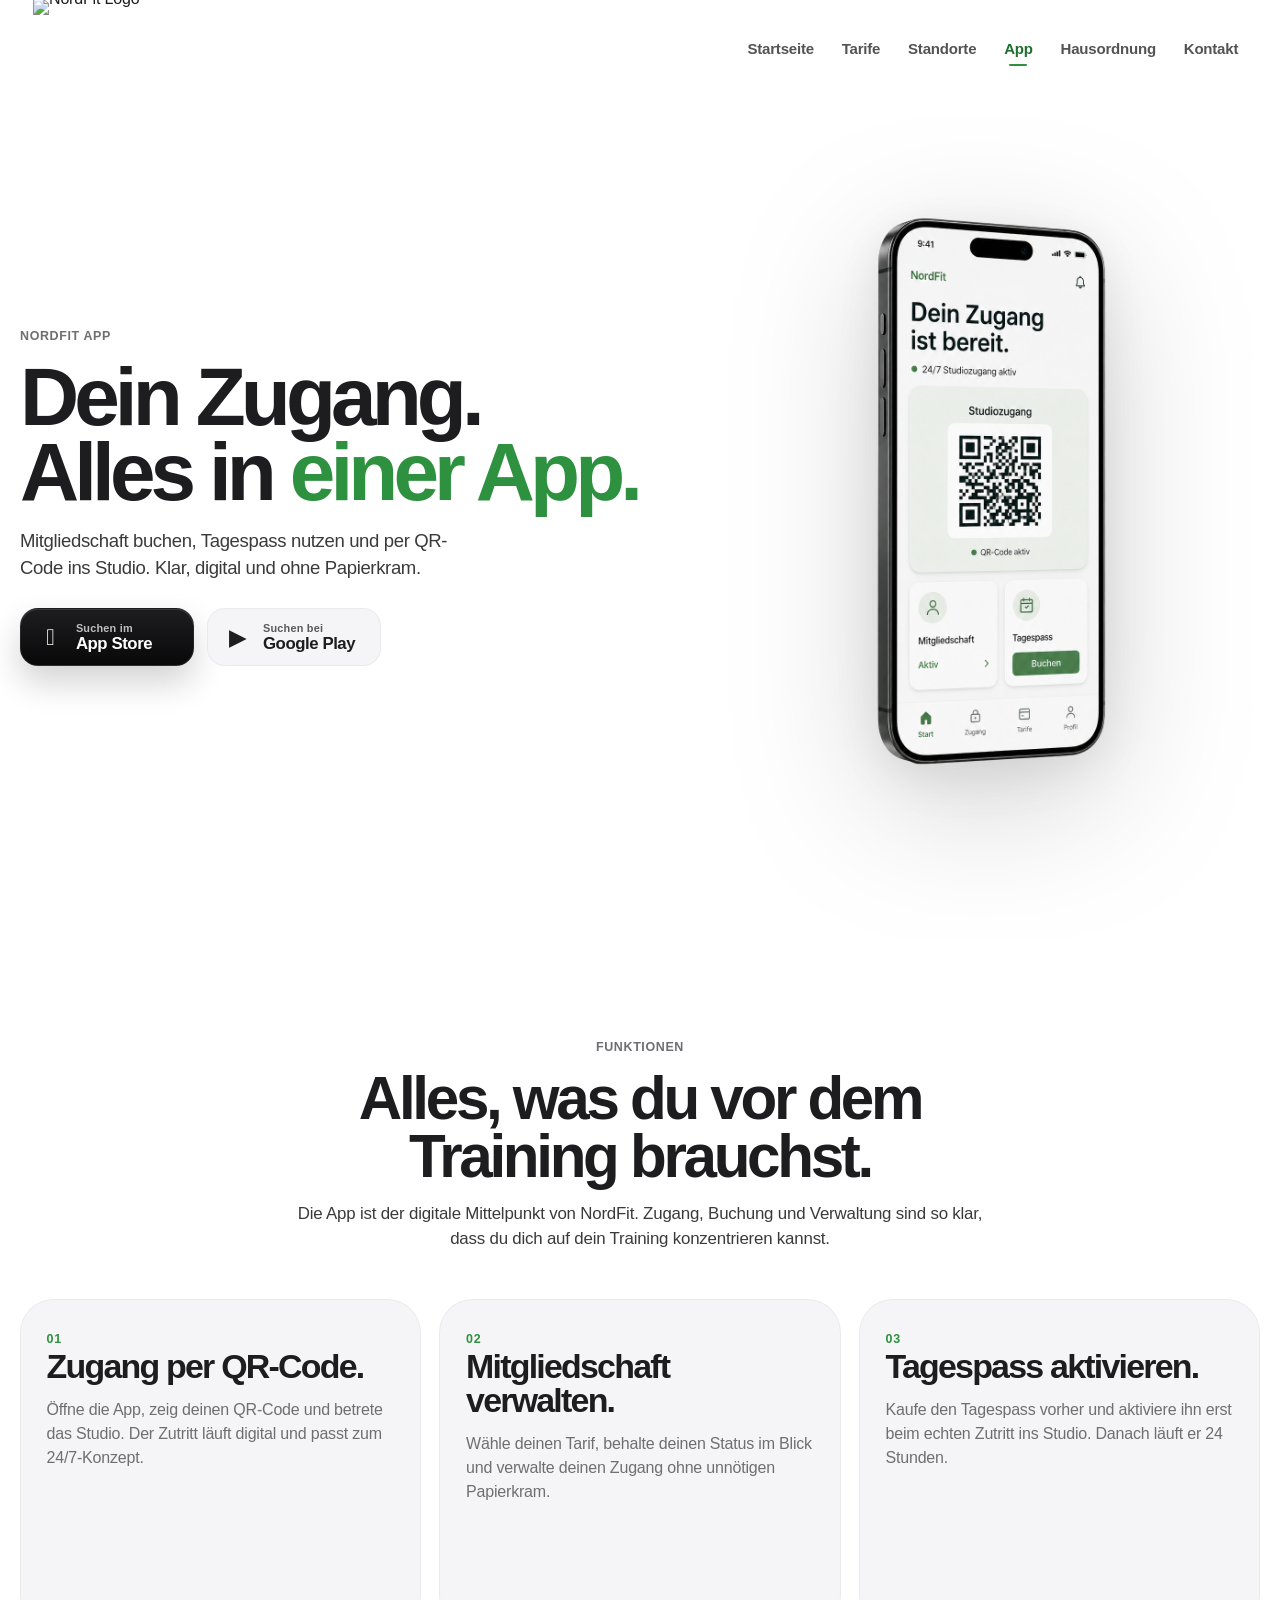
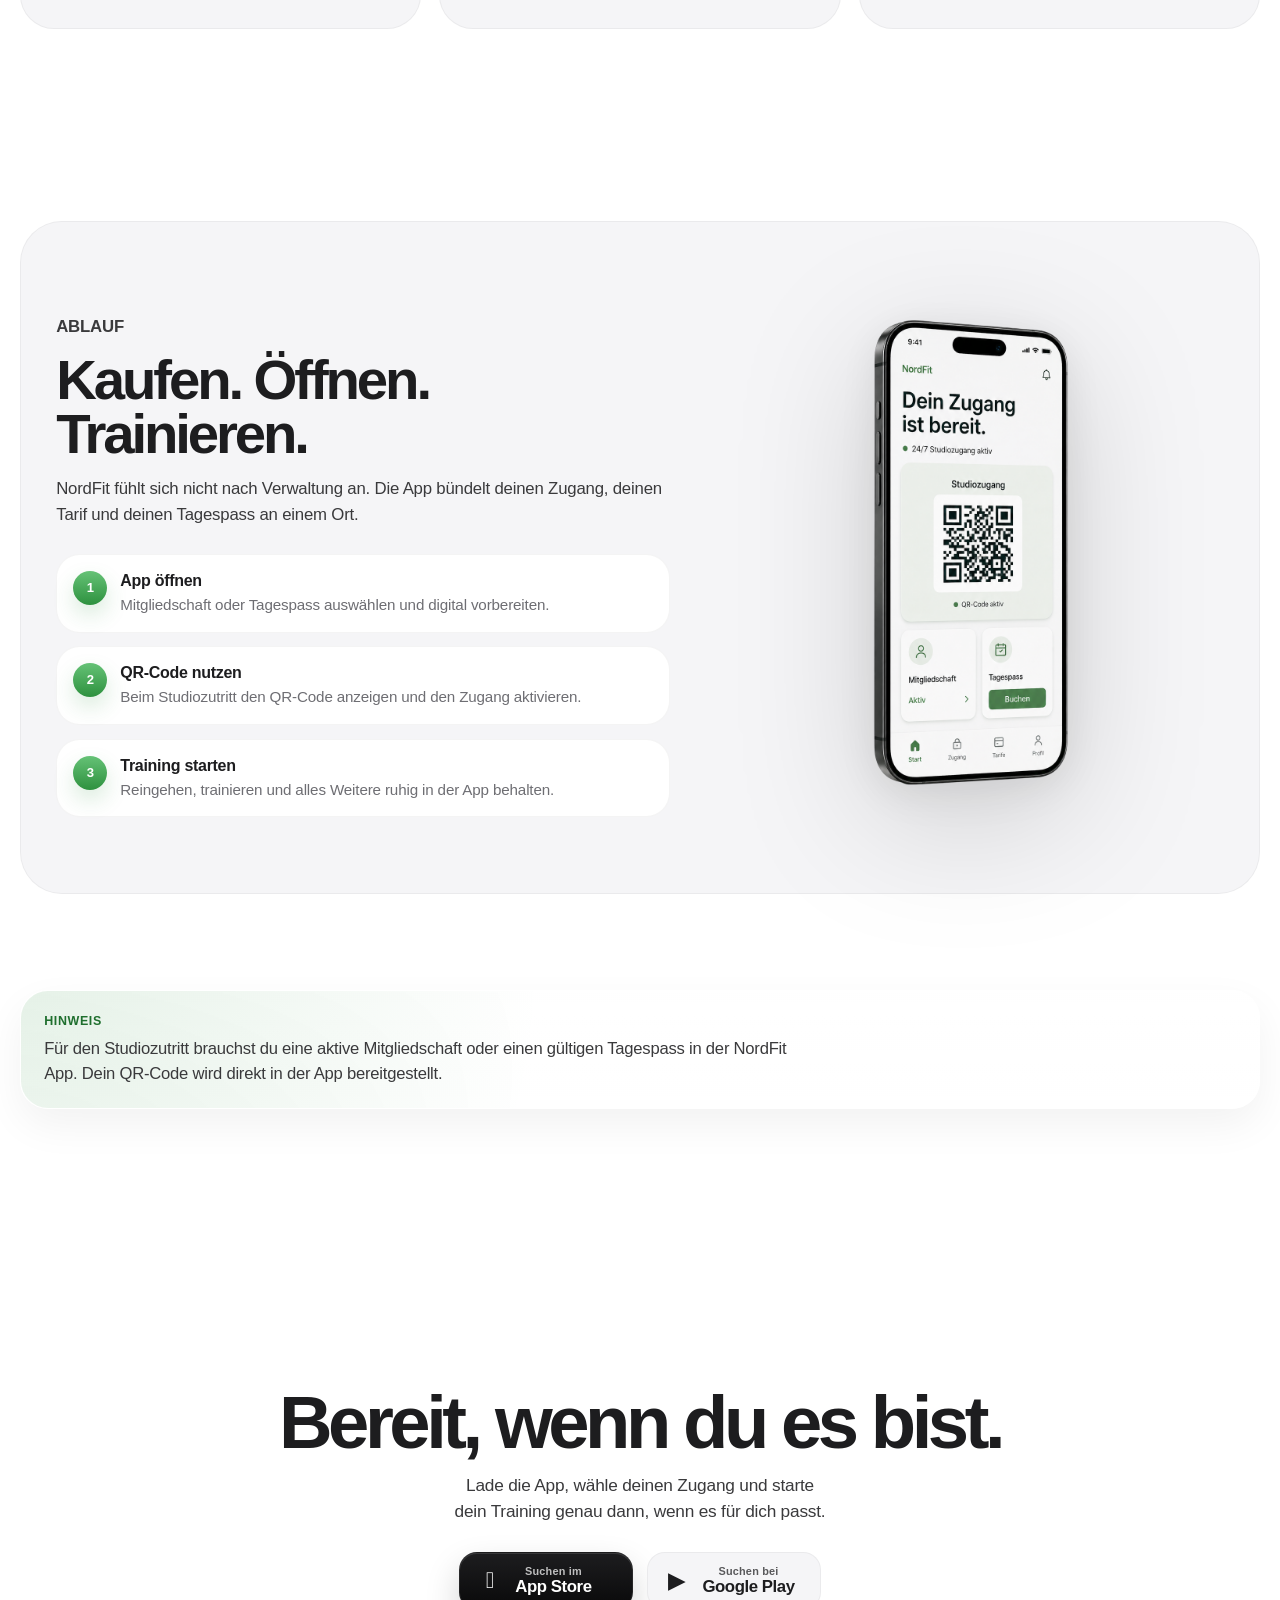
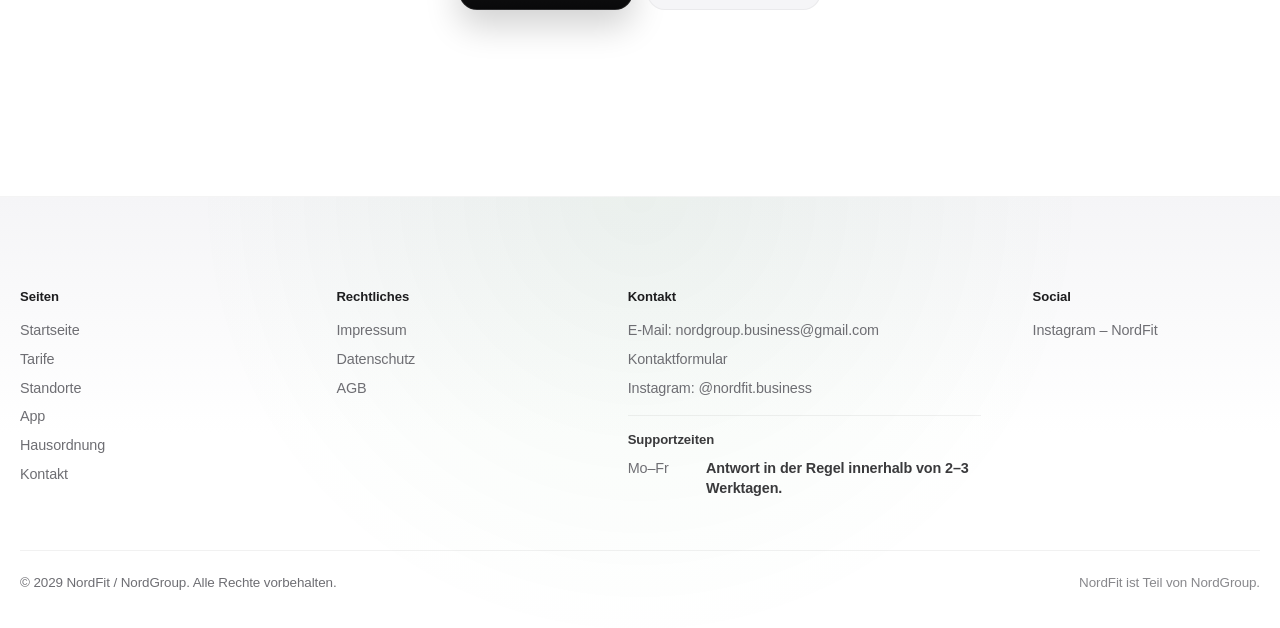
==== commit 0899f6a6: "Update app.html" ====
--- a/app.html
+++ b/app.html
@@ -24,10 +24,7 @@
       min-height: calc(100vh - 88px);
       display: flex;
       align-items: center;
-      background:
-        radial-gradient(circle at 68% 50%, rgba(46, 145, 63, 0.13), transparent 34rem),
-        radial-gradient(circle at 50% 100%, rgba(46, 145, 63, 0.07), transparent 30rem),
-        linear-gradient(180deg, #fbfbfd 0%, #ffffff 54%, #f5f5f7 100%);
+      background: #ffffff;
     }
 
     .app-hero-grid {
@@ -92,8 +89,7 @@
 
     .store-badge-clean-dark {
       color: #ffffff;
-      background:
-        linear-gradient(180deg, #1d1d1f, #09090a);
+      background: linear-gradient(180deg, #1d1d1f, #09090a);
       border: 1px solid rgba(255, 255, 255, 0.08);
       box-shadow:
         inset 0 1px 0 rgba(255, 255, 255, 0.12),
@@ -102,14 +98,15 @@
 
     .store-badge-clean-light {
       color: var(--text);
-      background:
-        linear-gradient(180deg, rgba(255, 255, 255, 0.88), rgba(255, 255, 255, 0.62));
-      border: 1px solid rgba(255, 255, 255, 0.78);
-      box-shadow:
-        inset 0 1px 0 rgba(255, 255, 255, 0.9),
-        0 16px 34px rgba(0, 0, 0, 0.055);
-      backdrop-filter: blur(24px) saturate(170%);
-      -webkit-backdrop-filter: blur(24px) saturate(170%);
+      background: #f5f5f7;
+      border: 1px solid rgba(0, 0, 0, 0.045);
+      box-shadow: none;
+      backdrop-filter: none;
+      -webkit-backdrop-filter: none;
+    }
+
+    .store-badge-clean-light:hover {
+      background: #eeeeef;
     }
 
     .store-badge-clean-icon {
@@ -150,18 +147,7 @@
     }
 
     .app-hero-visual::before {
-      content: "";
-      position: absolute;
-      left: 50%;
-      top: 52%;
-      width: min(42vw, 540px);
-      height: min(42vw, 540px);
-      transform: translate(-50%, -50%);
-      border-radius: 999px;
-      background:
-        radial-gradient(circle, rgba(46, 145, 63, 0.16), rgba(46, 145, 63, 0.08) 42%, transparent 70%);
-      filter: blur(18px);
-      z-index: -1;
+      display: none;
     }
 
     .app-phone {
@@ -176,7 +162,7 @@
     .app-feature-section {
       position: relative;
       padding: 6rem 0;
-      background: #f5f5f7;
+      background: #ffffff;
     }
 
     .app-section-intro {
@@ -216,15 +202,11 @@
       justify-content: space-between;
       padding: clamp(1.35rem, 2vw, 1.75rem);
       border-radius: 34px;
-      background:
-        radial-gradient(circle at 100% 0%, rgba(46, 145, 63, 0.07), transparent 14rem),
-        linear-gradient(180deg, rgba(255, 255, 255, 0.9), rgba(255, 255, 255, 0.64));
-      border: 1px solid rgba(255, 255, 255, 0.76);
-      box-shadow:
-        inset 0 1px 0 rgba(255, 255, 255, 0.88),
-        0 22px 60px rgba(0, 0, 0, 0.055);
-      backdrop-filter: blur(24px) saturate(170%);
-      -webkit-backdrop-filter: blur(24px) saturate(170%);
+      background: #f5f5f7;
+      border: 1px solid rgba(0, 0, 0, 0.045);
+      box-shadow: none;
+      backdrop-filter: none;
+      -webkit-backdrop-filter: none;
     }
 
     .app-feature-number {
@@ -255,9 +237,7 @@
 
     .app-flow-section {
       padding: 6rem 0;
-      background:
-        radial-gradient(circle at 50% 10%, rgba(46, 145, 63, 0.075), transparent 32rem),
-        linear-gradient(180deg, #ffffff 0%, #fbfbfd 52%, #f5f5f7 100%);
+      background: #ffffff;
     }
 
     .app-flow-shell {
@@ -267,14 +247,11 @@
       align-items: center;
       padding: clamp(1.35rem, 3vw, 2.2rem);
       border-radius: 42px;
-      background:
-        linear-gradient(180deg, rgba(255, 255, 255, 0.86), rgba(255, 255, 255, 0.62));
-      border: 1px solid rgba(255, 255, 255, 0.78);
-      box-shadow:
-        inset 0 1px 0 rgba(255, 255, 255, 0.9),
-        0 28px 80px rgba(0, 0, 0, 0.07);
-      backdrop-filter: blur(28px) saturate(170%);
-      -webkit-backdrop-filter: blur(28px) saturate(170%);
+      background: #f5f5f7;
+      border: 1px solid rgba(0, 0, 0, 0.045);
+      box-shadow: none;
+      backdrop-filter: none;
+      -webkit-backdrop-filter: none;
     }
 
     .app-flow-copy h2 {
@@ -308,7 +285,7 @@
       align-items: start;
       padding: 1rem;
       border-radius: 24px;
-      background: rgba(255, 255, 255, 0.68);
+      background: #ffffff;
       border: 1px solid rgba(0, 0, 0, 0.045);
     }
 
@@ -352,13 +329,7 @@
     }
 
     .app-flow-visual::before {
-      content: "";
-      position: absolute;
-      width: min(100%, 420px);
-      height: min(100%, 420px);
-      border-radius: 999px;
-      background: radial-gradient(circle, rgba(46, 145, 63, 0.13), transparent 70%);
-      filter: blur(14px);
+      display: none;
     }
 
     .app-flow-visual img {
@@ -374,7 +345,7 @@
 
     .app-note-section {
       padding: 0 0 5.8rem;
-      background: #f5f5f7;
+      background: #ffffff;
     }
 
     .app-final-cta {
@@ -383,9 +354,7 @@
       display: grid;
       place-items: center;
       text-align: center;
-      background:
-        radial-gradient(circle at 50% 78%, rgba(46, 145, 63, 0.08), transparent 30rem),
-        #ffffff;
+      background: #ffffff;
     }
 
     .app-final-copy {
@@ -463,10 +432,7 @@
         padding: 5rem 0 0.8rem;
         align-items: start;
         overflow: hidden;
-        background:
-          radial-gradient(circle at 50% 76%, rgba(46, 145, 63, 0.14), transparent 22rem),
-          radial-gradient(circle at 50% 100%, rgba(46, 145, 63, 0.12), transparent 28rem),
-          linear-gradient(180deg, #fbfbfd 0%, #ffffff 47%, #eef7ef 100%);
+        background: #ffffff;
       }
 
       .app-hero-grid {
@@ -535,15 +501,6 @@
         align-items: start;
       }
 
-      .app-hero-visual::before {
-        top: 38%;
-        width: 460px;
-        height: 460px;
-        background:
-          radial-gradient(circle, rgba(46, 145, 63, 0.17), rgba(46, 145, 63, 0.09) 44%, transparent 72%);
-        filter: blur(22px);
-      }
-
       .app-phone {
         width: min(78vw, 310px);
         transform: translateY(0);
@@ -649,40 +606,7 @@
 </head>
 
 <body>
-  <header class="site-header">
-    <div class="container">
-      <div class="site-header-inner">
-        <a href="index.html" class="logo" aria-label="NordFit Startseite">
-          <img src="images/nordfit-logo.png" alt="NordFit Logo" />
-        </a>
-
-        <nav class="site-nav" aria-label="Hauptnavigation">
-          <ul>
-            <li><a href="index.html" class="nav-link">Startseite</a></li>
-            <li><a href="mitgliedschaften.html" class="nav-link">Tarife</a></li>
-            <li><a href="standorte.html" class="nav-link">Standorte</a></li>
-            <li><a href="app.html" class="nav-link active">App</a></li>
-            <li><a href="hausordnung.html" class="nav-link">Hausordnung</a></li>
-            <li><a href="kontakt.html" class="nav-link">Kontakt</a></li>
-          </ul>
-        </nav>
-
-        <button
-          id="burger"
-          class="burger"
-          type="button"
-          aria-label="Menü öffnen"
-          aria-expanded="false"
-        >
-          <span class="burger-lines" aria-hidden="true">
-            <span></span>
-            <span></span>
-            <span></span>
-          </span>
-        </button>
-      </div>
-    </div>
-  </header>
+  <div data-header></div>
 
   <main class="app-page">
     <section class="app-hero">
@@ -906,90 +830,7 @@
     </section>
   </main>
 
-  <footer class="site-footer">
-    <div class="container">
-      <div class="footer-shell">
-        <div class="footer-main">
-          <div class="footer-column">
-            <p class="footer-column-title">Seiten</p>
-
-            <nav class="footer-link-list" aria-label="Footer Navigation">
-              <a href="index.html">Startseite</a>
-              <a href="mitgliedschaften.html">Tarife</a>
-              <a href="standorte.html">Standorte</a>
-              <a href="app.html">App</a>
-              <a href="hausordnung.html">Hausordnung</a>
-              <a href="kontakt.html">Kontakt</a>
-            </nav>
-          </div>
-
-          <div class="footer-column">
-            <p class="footer-column-title">Rechtliches</p>
-
-            <nav class="footer-link-list" aria-label="Rechtliche Seiten">
-              <a href="impressum.html">Impressum</a>
-              <a href="impressum.html">AGB</a>
-              <a href="impressum.html">Datenschutz</a>
-            </nav>
-          </div>
-
-          <div class="footer-column">
-            <p class="footer-column-title">Kontakt & Support</p>
-
-            <div class="footer-contact-list">
-              <a href="mailto:nordgroup.business@gmail.com">
-                nordgroup.business@gmail.com
-              </a>
-
-              <a href="kontakt.html">
-                Kontaktformular öffnen
-              </a>
-            </div>
-
-            <div class="footer-phone-times" aria-label="Supportzeiten">
-              <p class="footer-phone-title">Supportzeiten</p>
-
-              <div class="footer-phone-row">
-                <span>Mo–Fr</span>
-                <strong>Antwort in der Regel innerhalb von 2–3 Werktagen</strong>
-              </div>
-            </div>
-
-            <div class="footer-phone-times" aria-label="Öffnungszeiten">
-              <p class="footer-phone-title">Öffnungszeiten</p>
-
-              <div class="footer-phone-row">
-                <span>Studio</span>
-                <strong>24/7 per App</strong>
-              </div>
-            </div>
-          </div>
-
-          <div class="footer-column">
-            <p class="footer-column-title">Social</p>
-
-            <nav class="footer-link-list" aria-label="Social Media">
-              <a href="https://instagram.com/nordfit.business" target="_blank" rel="noopener noreferrer">
-                Instagram – NordFit
-              </a>
-
-              <a href="https://instagram.com/nordgroup.business" target="_blank" rel="noopener noreferrer">
-                Instagram – NordGroup
-              </a>
-            </nav>
-          </div>
-        </div>
-
-        <div class="footer-bottom">
-          <p>© 2029 NordFit / NordGroup. Alle Rechte vorbehalten.</p>
-
-          <p class="footer-bottom-note">
-            NordFit ist ein Projekt von NordGroup.
-          </p>
-        </div>
-      </div>
-    </div>
-  </footer>
+  <div data-footer></div>
 
   <script src="js/main.js"></script>
 </body>
--- a/css/style.css
+++ b/css/style.css
@@ -207,13 +207,13 @@
   position: relative;
   width: 100%;
   max-width: var(--max-width);
-  min-height: 64px;
+  min-height: 58px;
   margin-inline: auto;
   display: flex;
   align-items: center;
   justify-content: space-between;
   gap: 1.25rem;
-  padding: 0.38rem 0.52rem 0.38rem 0.75rem;
+  padding: 0.2rem 0.52rem 0.2rem 0.75rem;
   border: 1px solid transparent;
   border-radius: var(--radius-pill);
   background: transparent;
@@ -249,13 +249,15 @@
   align-items: center;
   justify-content: center;
   flex: 0 0 auto;
+  height: 58px;
   line-height: 0;
+  overflow: visible;
   transform: translateZ(0);
 }
 
 .logo img {
   width: auto;
-  height: 112px;
+  height: 100px;
   max-width: none;
   object-fit: contain;
   image-rendering: auto;
@@ -403,7 +405,7 @@
 
 .home-product-page {
   display: grid;
-  gap: 12px;
+  gap: 0;
   background: #ffffff;
 }
 
@@ -523,8 +525,20 @@
 .product-hero-main {
   min-height: 100vh;
   background:
-    radial-gradient(circle at 50% 78%, rgba(46, 145, 63, 0.13), transparent 32rem),
-    linear-gradient(180deg, #fbfbfd 0%, #ffffff 50%, #f5f5f7 100%);
+    linear-gradient(
+      0deg,
+      rgba(226, 229, 233, 0.9) 0%,
+      rgba(236, 238, 241, 0.68) 11%,
+      rgba(246, 247, 248, 0.36) 25%,
+      rgba(255, 255, 255, 0) 46%
+    ),
+    radial-gradient(circle at 50% 76%, rgba(46, 145, 63, 0.055), transparent 31rem),
+    linear-gradient(180deg, #fbfbfd 0%, #ffffff 58%, #f5f5f7 100%);
+}
+
+.product-hero-main::before,
+.product-hero-main::after {
+  display: none;
 }
 
 .product-hero-light {
@@ -534,9 +548,22 @@
 }
 
 .product-hero-dark {
+  min-height: 100vh;
   background:
-    radial-gradient(circle at 50% 78%, rgba(46, 145, 63, 0.28), transparent 34rem),
-    linear-gradient(180deg, #111312 0%, #171a18 56%, #0c0d0c 100%);
+    linear-gradient(
+      180deg,
+      rgba(210, 236, 216, 0.78) 0%,
+      rgba(171, 214, 181, 0.58) 10%,
+      rgba(82, 147, 95, 0.32) 23%,
+      rgba(25, 44, 31, 0.88) 43%,
+      #111312 68%,
+      #0c0d0c 100%
+    );
+}
+
+.product-hero-dark::before,
+.product-hero-dark::after {
+  display: none;
 }
 
 .product-copy-light h1,
@@ -2275,7 +2302,7 @@
 
 .footer-main {
   display: grid;
-  grid-template-columns: 1.05fr 0.95fr 1.4fr 0.8fr;
+  grid-template-columns: 1.05fr 0.95fr 1.4fr 0.9fr;
   gap: clamp(1.8rem, 4vw, 4.2rem);
   align-items: start;
 }
@@ -2575,6 +2602,7 @@
   .logo {
     position: relative;
     z-index: 10004;
+    height: auto;
   }
 
   .logo img {
@@ -2808,6 +2836,30 @@
 
   .product-hero-main {
     min-height: 100vh;
+    background:
+      linear-gradient(
+        0deg,
+        rgba(226, 229, 233, 0.82) 0%,
+        rgba(236, 238, 241, 0.58) 12%,
+        rgba(246, 247, 248, 0.3) 27%,
+        rgba(255, 255, 255, 0) 48%
+      ),
+      radial-gradient(circle at 50% 76%, rgba(46, 145, 63, 0.045), transparent 24rem),
+      linear-gradient(180deg, #fbfbfd 0%, #ffffff 58%, #f5f5f7 100%);
+  }
+
+  .product-hero-dark {
+    min-height: 92vh;
+    background:
+      linear-gradient(
+        180deg,
+        rgba(210, 236, 216, 0.72) 0%,
+        rgba(171, 214, 181, 0.52) 11%,
+        rgba(82, 147, 95, 0.28) 25%,
+        rgba(25, 44, 31, 0.88) 45%,
+        #111312 70%,
+        #0c0d0c 100%
+      );
   }
 
   .product-copy h1,
@@ -3193,7 +3245,7 @@
   }
 
   .footer-column:nth-child(3) {
-    grid-column: 1 / -1;
+    grid-column: auto;
   }
 
   .footer-column-title {
@@ -3211,14 +3263,16 @@
   .footer-link-list a,
   .footer-contact-list a,
   .footer-contact-list p {
+    max-width: 100%;
     font-size: 0.94rem;
     line-height: 1.35;
+    overflow-wrap: anywhere;
   }
 
   .footer-phone-times {
     max-width: 100%;
     gap: 0.52rem;
-    margin-top: 0.35rem;
+    margin-top: 0;
     padding: 0.85rem;
     border-top: 0;
     border-radius: 20px;
@@ -3235,7 +3289,7 @@
   }
 
   .footer-phone-row {
-    grid-template-columns: minmax(4.1rem, 0.5fr) minmax(0, 1fr);
+    grid-template-columns: minmax(3.8rem, 0.45fr) minmax(0, 1fr);
     gap: 0.65rem;
     font-size: 0.94rem;
   }
@@ -3324,6 +3378,30 @@
 
   .product-hero-main {
     min-height: 100vh;
+    background:
+      linear-gradient(
+        0deg,
+        rgba(226, 229, 233, 0.78) 0%,
+        rgba(236, 238, 241, 0.52) 12%,
+        rgba(246, 247, 248, 0.26) 28%,
+        rgba(255, 255, 255, 0) 50%
+      ),
+      radial-gradient(circle at 50% 76%, rgba(46, 145, 63, 0.04), transparent 22rem),
+      linear-gradient(180deg, #fbfbfd 0%, #ffffff 58%, #f5f5f7 100%);
+  }
+
+  .product-hero-dark {
+    min-height: 88vh;
+    background:
+      linear-gradient(
+        180deg,
+        rgba(210, 236, 216, 0.68) 0%,
+        rgba(171, 214, 181, 0.48) 12%,
+        rgba(82, 147, 95, 0.25) 27%,
+        rgba(25, 44, 31, 0.88) 47%,
+        #111312 72%,
+        #0c0d0c 100%
+      );
   }
 
   .product-copy h1,
@@ -3453,6 +3531,7 @@
   }
 
   .footer-main {
+    grid-template-columns: repeat(2, minmax(0, 1fr));
     gap: 0.72rem;
   }
 
@@ -3477,8 +3556,8 @@
   }
 
   .footer-phone-row {
-    grid-template-columns: 3.9rem 1fr;
-    gap: 0.55rem;
+    grid-template-columns: 1fr;
+    gap: 0.28rem;
   }
 
   .footer-bottom {
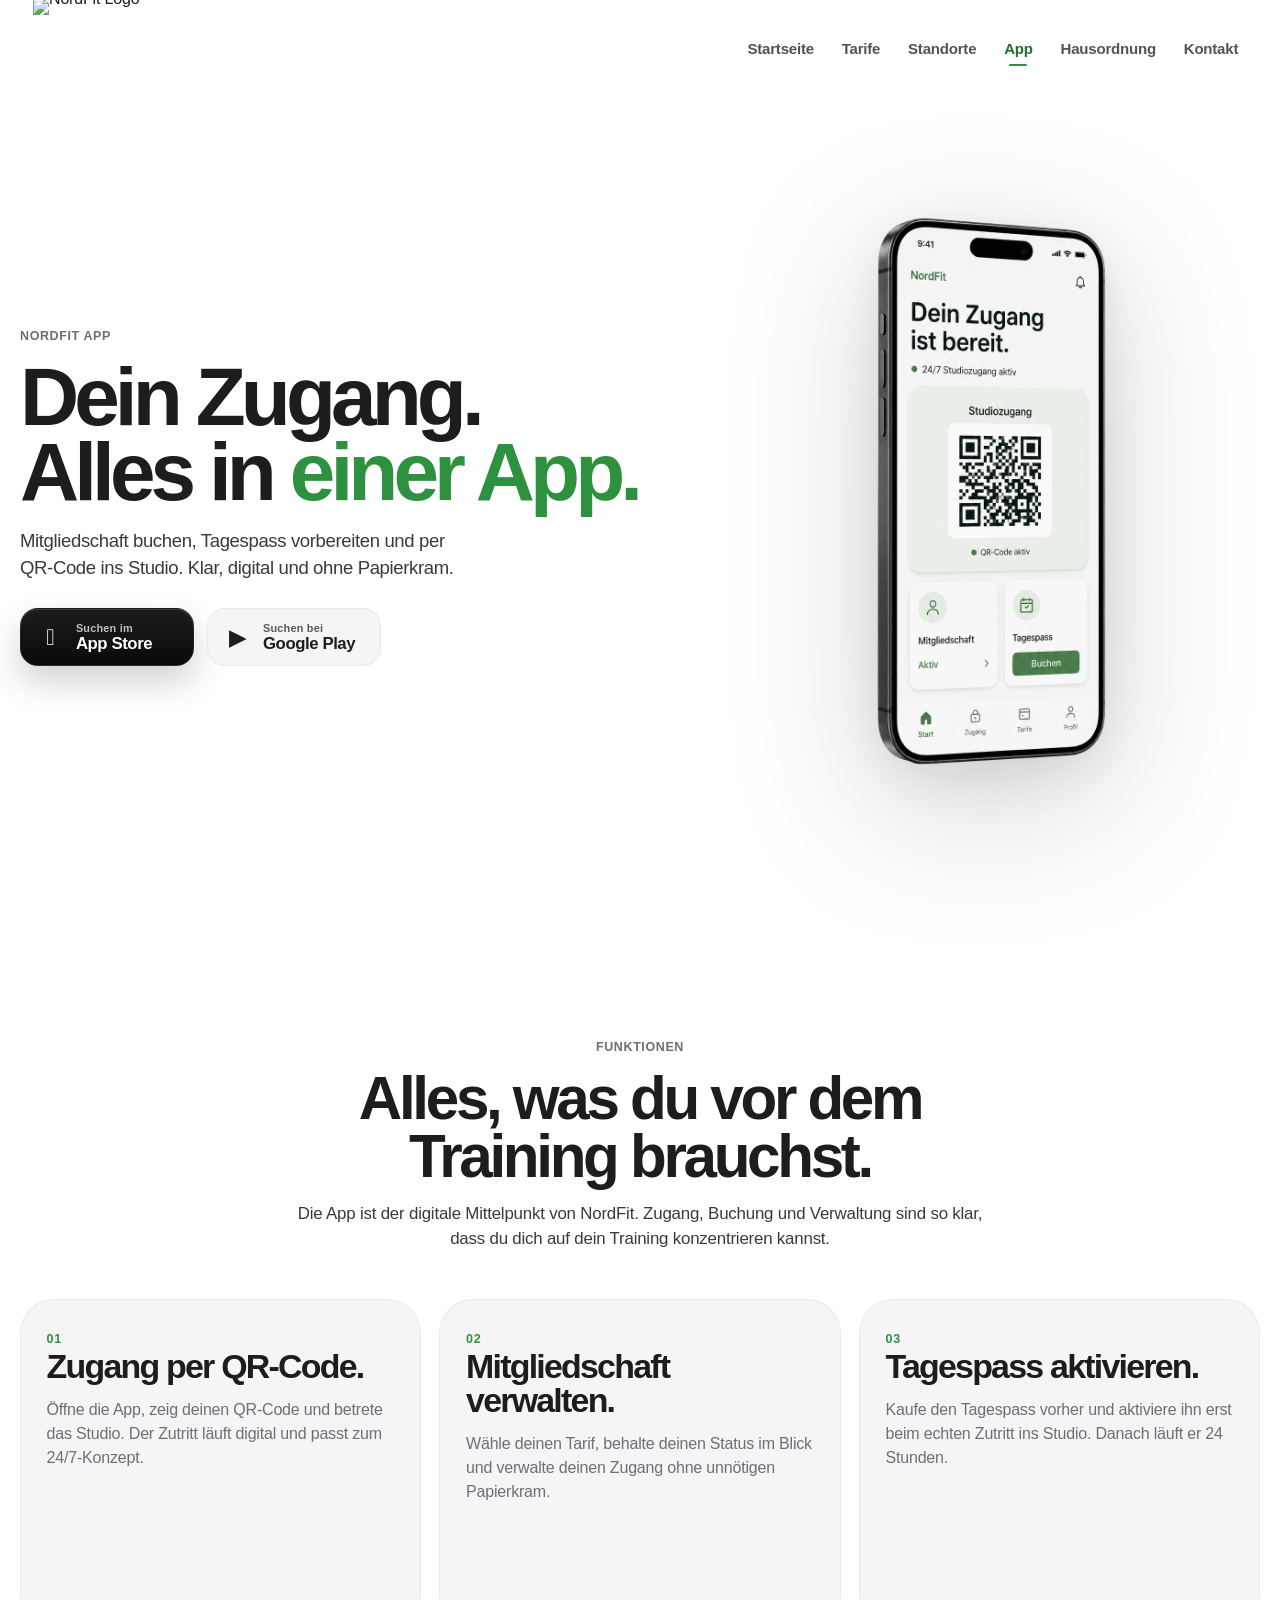
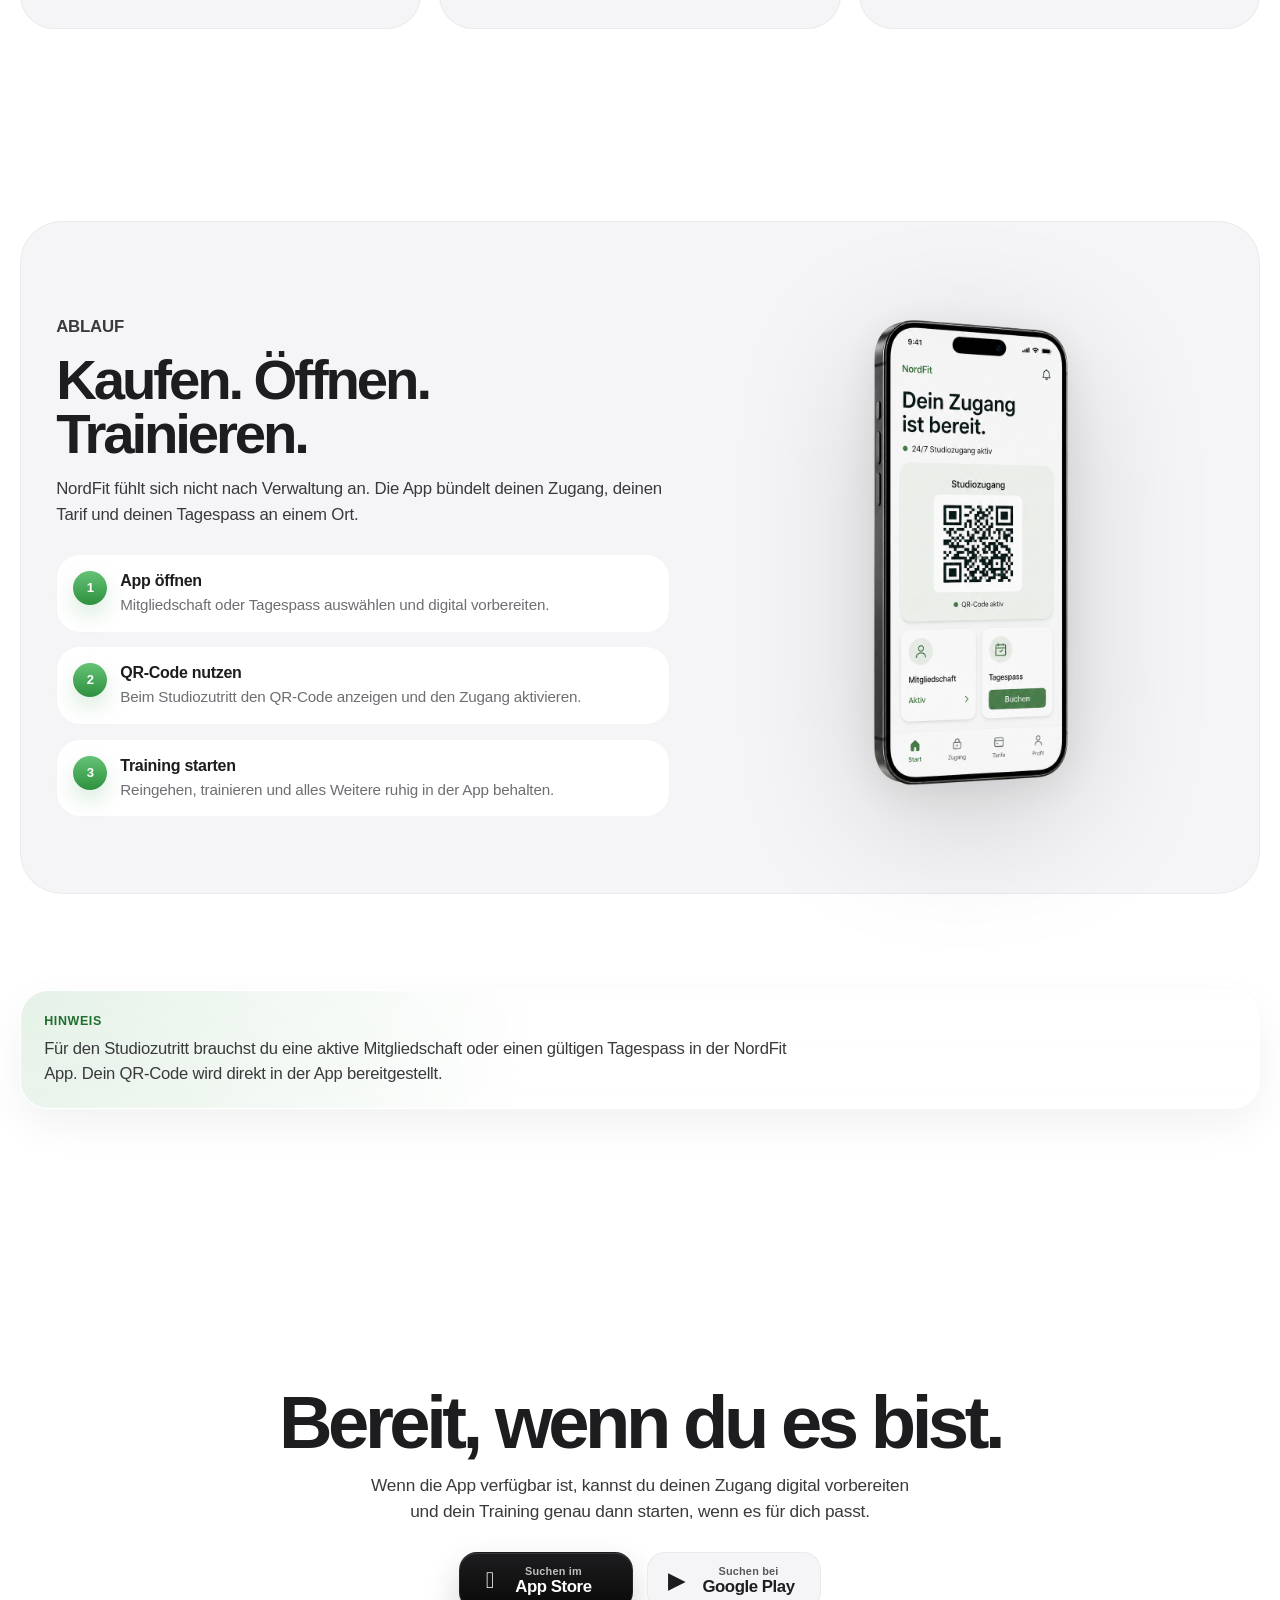
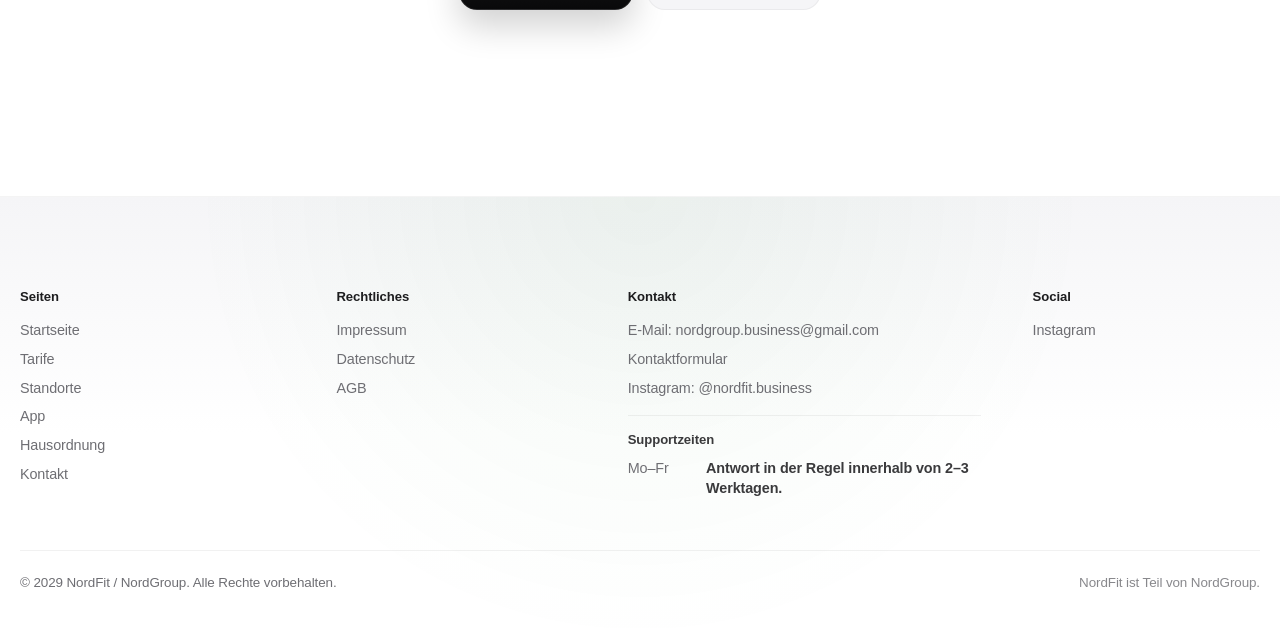
==== commit 636d07da: "Update app.html" ====
--- a/app.html
+++ b/app.html
@@ -385,6 +385,13 @@
       justify-content: center;
     }
 
+    @media (prefers-reduced-motion: reduce) {
+      .store-badge-clean,
+      .store-badge-clean:hover {
+        transform: none;
+      }
+    }
+
     @media (max-width: 1100px) {
       .app-hero-grid,
       .app-flow-shell {
@@ -609,28 +616,28 @@
   <div data-header></div>
 
   <main class="app-page">
-    <section class="app-hero">
+    <section class="app-hero" aria-labelledby="app-page-title">
       <div class="container app-hero-grid">
         <div class="app-hero-copy">
           <p class="eyebrow">NordFit App</p>
 
-          <h1 class="app-hero-title">
+          <h1 class="app-hero-title" id="app-page-title">
             Dein Zugang.<br />
             Alles in <span>einer App.</span>
           </h1>
 
           <p class="app-hero-text">
-            Mitgliedschaft buchen, Tagespass nutzen und per QR-Code ins Studio.
+            Mitgliedschaft buchen, Tagespass vorbereiten und per QR-Code ins Studio.
             Klar, digital und ohne Papierkram.
           </p>
 
-          <div class="app-store-row-clean">
+          <div class="app-store-row-clean" aria-label="NordFit App suchen">
             <a
               class="store-badge-clean store-badge-clean-dark"
               href="https://search.itunes.apple.com/WebObjects/MZSearch.woa/wa/search?media=software&term=NordFit"
               target="_blank"
               rel="noopener noreferrer"
-              aria-label="NordFit im App Store suchen"
+              aria-label="NordFit im App Store suchen, öffnet in neuem Tab"
             >
               <span class="store-badge-clean-icon" aria-hidden="true"></span>
               <span class="store-badge-clean-text">
@@ -644,7 +651,7 @@
               href="https://play.google.com/store/search?q=NordFit&c=apps"
               target="_blank"
               rel="noopener noreferrer"
-              aria-label="NordFit bei Google Play suchen"
+              aria-label="NordFit bei Google Play suchen, öffnet in neuem Tab"
             >
               <span class="store-badge-clean-icon" aria-hidden="true">▶</span>
               <span class="store-badge-clean-text">
@@ -665,12 +672,12 @@
       </div>
     </section>
 
-    <section class="app-feature-section">
+    <section class="app-feature-section" aria-labelledby="app-features-title">
       <div class="container">
         <div class="app-section-intro">
           <p class="eyebrow">Funktionen</p>
 
-          <h2 class="app-section-title">
+          <h2 class="app-section-title" id="app-features-title">
             Alles, was du vor dem Training brauchst.
           </h2>
 
@@ -723,13 +730,13 @@
       </div>
     </section>
 
-    <section class="app-flow-section">
+    <section class="app-flow-section" aria-labelledby="app-flow-title">
       <div class="container">
         <div class="app-flow-shell">
           <div class="app-flow-copy">
             <p class="eyebrow">Ablauf</p>
 
-            <h2>
+            <h2 id="app-flow-title">
               Kaufen. Öffnen. Trainieren.
             </h2>
 
@@ -738,9 +745,9 @@
               deinen Tarif und deinen Tagespass an einem Ort.
             </p>
 
-            <div class="app-flow-list">
+            <div class="app-flow-list" aria-label="Ablauf in der NordFit App">
               <div class="app-flow-item">
-                <span class="app-flow-dot">1</span>
+                <span class="app-flow-dot" aria-hidden="true">1</span>
                 <div>
                   <strong>App öffnen</strong>
                   <span>Mitgliedschaft oder Tagespass auswählen und digital vorbereiten.</span>
@@ -748,7 +755,7 @@
               </div>
 
               <div class="app-flow-item">
-                <span class="app-flow-dot">2</span>
+                <span class="app-flow-dot" aria-hidden="true">2</span>
                 <div>
                   <strong>QR-Code nutzen</strong>
                   <span>Beim Studiozutritt den QR-Code anzeigen und den Zugang aktivieren.</span>
@@ -756,7 +763,7 @@
               </div>
 
               <div class="app-flow-item">
-                <span class="app-flow-dot">3</span>
+                <span class="app-flow-dot" aria-hidden="true">3</span>
                 <div>
                   <strong>Training starten</strong>
                   <span>Reingehen, trainieren und alles Weitere ruhig in der App behalten.</span>
@@ -775,7 +782,7 @@
       </div>
     </section>
 
-    <section class="app-note-section">
+    <section class="app-note-section" aria-label="Hinweis zum Studiozutritt">
       <div class="container">
         <div class="info-note">
           <p class="info-note-label">Hinweis</p>
@@ -788,22 +795,22 @@
       </div>
     </section>
 
-    <section class="app-final-cta">
+    <section class="app-final-cta" aria-labelledby="app-final-title">
       <div class="app-final-copy">
-        <h2>Bereit, wenn du es bist.</h2>
+        <h2 id="app-final-title">Bereit, wenn du es bist.</h2>
 
         <p>
-          Lade die App, wähle deinen Zugang und starte dein Training genau dann,
-          wenn es für dich passt.
+          Wenn die App verfügbar ist, kannst du deinen Zugang digital vorbereiten
+          und dein Training genau dann starten, wenn es für dich passt.
         </p>
 
-        <div class="app-store-row-clean">
+        <div class="app-store-row-clean" aria-label="NordFit App in Stores suchen">
           <a
             class="store-badge-clean store-badge-clean-dark"
             href="https://search.itunes.apple.com/WebObjects/MZSearch.woa/wa/search?media=software&term=NordFit"
             target="_blank"
             rel="noopener noreferrer"
-            aria-label="NordFit im App Store suchen"
+            aria-label="NordFit im App Store suchen, öffnet in neuem Tab"
           >
             <span class="store-badge-clean-icon" aria-hidden="true"></span>
             <span class="store-badge-clean-text">
@@ -817,7 +824,7 @@
             href="https://play.google.com/store/search?q=NordFit&c=apps"
             target="_blank"
             rel="noopener noreferrer"
-            aria-label="NordFit bei Google Play suchen"
+            aria-label="NordFit bei Google Play suchen, öffnet in neuem Tab"
           >
             <span class="store-badge-clean-icon" aria-hidden="true">▶</span>
             <span class="store-badge-clean-text">
